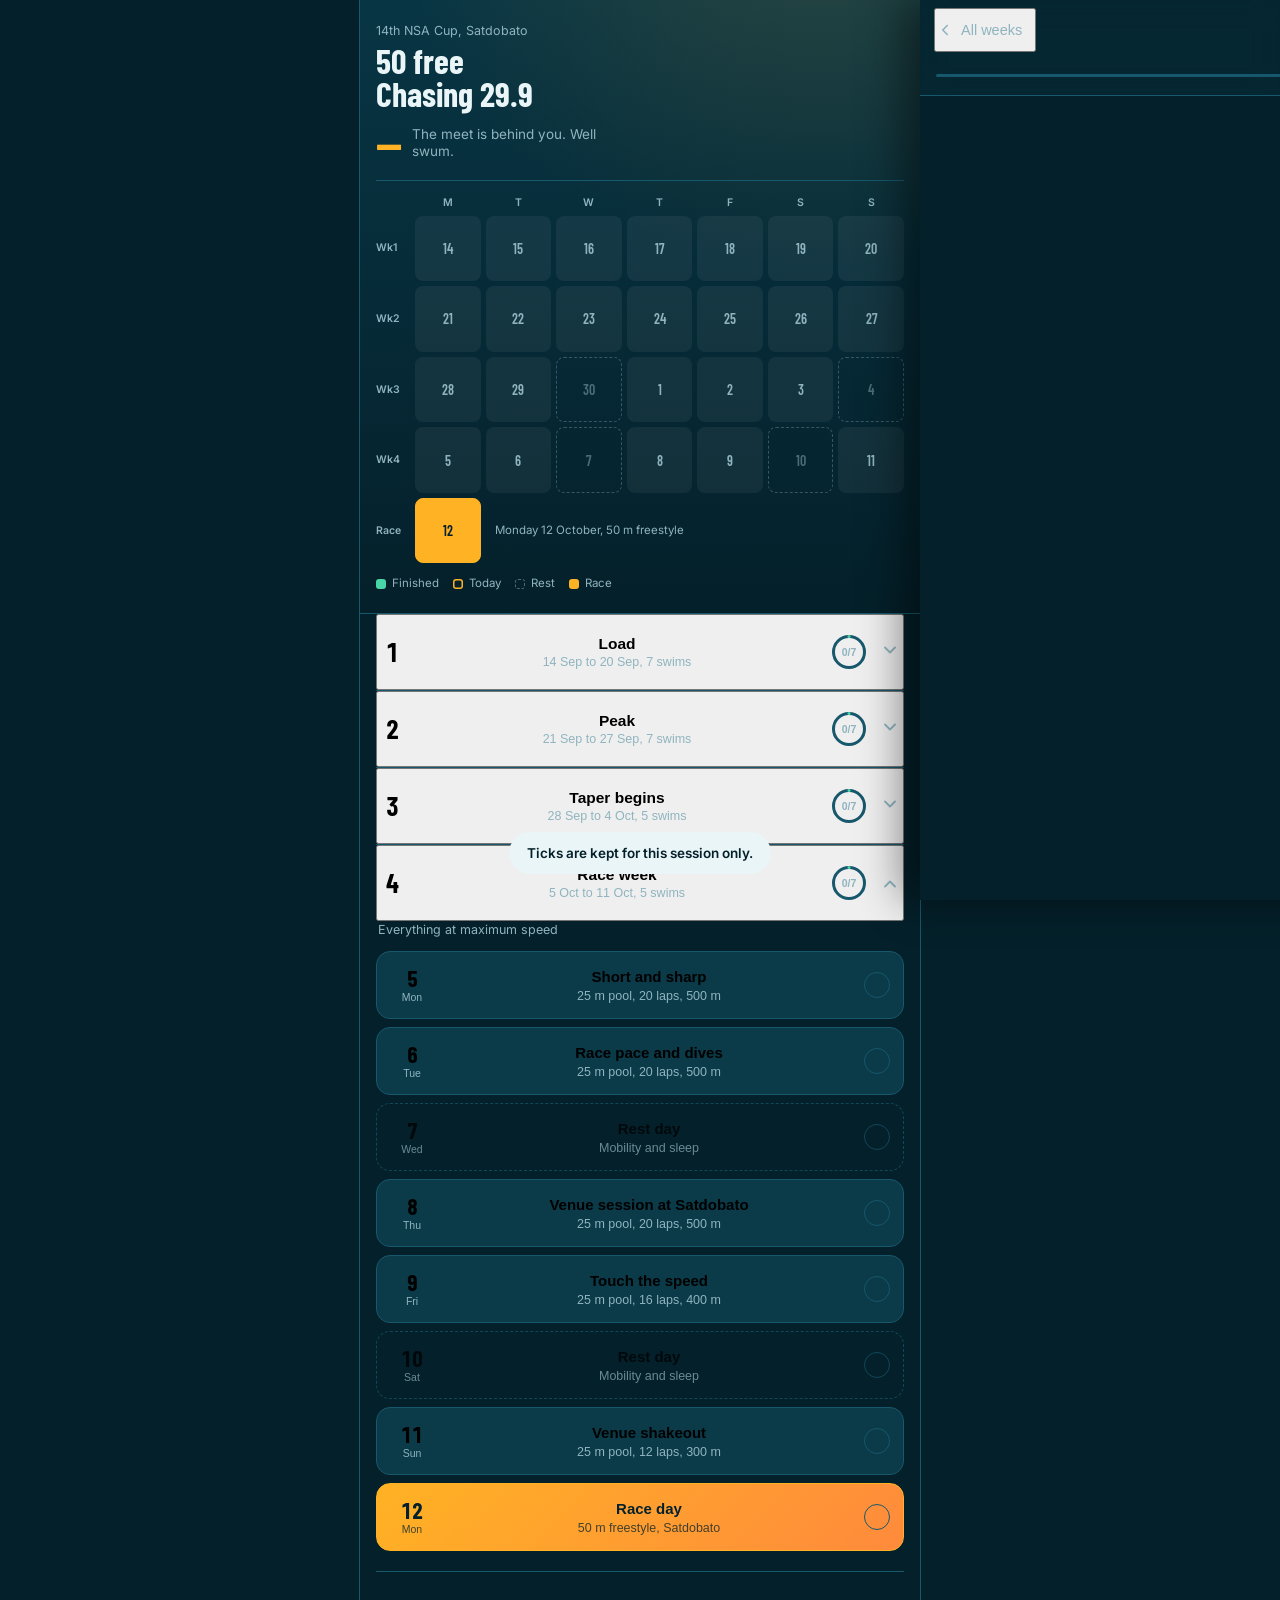
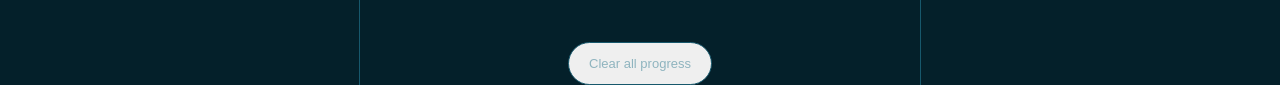
==== index.html @ 9eb2b566 "Refactor code structure for improved readability and maintainability" ====
<!doctype html>
<html lang="en">
  <head>
    <meta charset="utf-8" />
    <meta
      name="viewport"
      content="width=device-width, initial-scale=1, viewport-fit=cover"
    />
    <meta name="theme-color" content="#04202A" />
    <title>50 free — NSA Cup</title>
    <link rel="preconnect" href="https://fonts.googleapis.com" />
    <link rel="preconnect" href="https://fonts.gstatic.com" crossorigin />
    <link
      href="https://fonts.googleapis.com/css2?family=Barlow+Condensed:wght@600;700&family=Inter:wght@400;500;600&display=swap"
      rel="stylesheet"
    />
    <style>
      :root {
        --deep: #04202a;
        --card: #0b3a48;
        --card-2: #0f4658;
        --line: #17586c;
        --foam: #e9f5f7;
        --mute: #8fb4bf;
        --amber: #ffb224;
        --signal: #ff6a45;
        --cyan: #6fd0e0;
        --ok: #49d6a6;
        --pad: 16px;
        --r: 14px;
        --sat: env(safe-area-inset-top, 0px);
        --sab: env(safe-area-inset-bottom, 0px);
        --ui:
          "Inter", -apple-system, BlinkMacSystemFont, "Segoe UI", Roboto,
          sans-serif;
        --disp: "Barlow Condensed", "Oswald", Impact, sans-serif;
      }
      * {
        box-sizing: border-box;
        -webkit-tap-highlight-color: transparent;
      }
      html,
      body {
        margin: 0;
        padding: 0;
        overflow-x: hidden;
      }
      body {
        background: var(--deep);
        color: var(--foam);
        font-family: var(--ui);
        font-size: 15px;
        line-height: 1.5;
        -webkit-font-smoothing: antialiased;
        overscroll-behavior-y: contain;
      }
      ~ button {
        font-family: inherit;
        color: inherit;
        border: 0;
        background: none;
        cursor: pointer;
        text-align: left;
      }
      :focus-visible {
        outline: 2px solid var(--amber);
        outline-offset: 2px;
        border-radius: 8px;
      }

      #home {
        min-height: 100vh;
      }
      body.locked {
        overflow: hidden;
        position: fixed;
        width: 100%;
      }
      #detail {
        position: fixed;
        inset: 0;
        z-index: 20;
        background: var(--deep);
        overflow-y: auto;
        overflow-x: hidden;
        -webkit-overflow-scrolling: touch;
        overscroll-behavior: contain;
        transform: translateX(100%);
        transition: transform 0.28s cubic-bezier(0.32, 0.72, 0, 1);
        box-shadow: -18px 0 40px rgba(0, 0, 0, 0.45);
      }
      #detail.open {
        transform: translateX(0);
      }
      @media (prefers-reduced-motion: reduce) {
        #detail {
          transition: none;
        }
      }

      /* ---------- hero ---------- */
      .hero {
        padding: calc(var(--sat) + 22px) var(--pad) 20px;
        background:
          radial-gradient(
            120% 90% at 82% -12%,
            rgba(255, 178, 36, 0.13),
            transparent 62%
          ),
          linear-gradient(180deg, #083544 0%, var(--deep) 100%);
        border-bottom: 1px solid var(--line);
      }
      .kicker {
        font-size: 12.5px;
        color: var(--mute);
        margin: 0 0 3px;
      }
      .hero h1 {
        font-family: var(--disp);
        font-weight: 700;
        font-size: 34px;
        line-height: 0.98;
        margin: 0 0 14px;
      }
      .countdown {
        display: flex;
        align-items: center;
        gap: 10px;
        margin: 0 0 18px;
      }
      .countdown b {
        font-family: var(--disp);
        font-weight: 700;
        font-size: 44px;
        line-height: 0.85;
        color: var(--amber);
        font-variant-numeric: tabular-nums;
      }
      .countdown span {
        font-size: 13.5px;
        color: var(--mute);
        max-width: 190px;
        line-height: 1.3;
      }

      .grid-wrap {
        border-top: 1px solid var(--line);
        padding-top: 14px;
      }
      .dowrow,
      .wkrow {
        display: flex;
        gap: 5px;
        margin-bottom: 5px;
        align-items: stretch;
      }
      .dowrow i {
        font-style: normal;
        font-size: 10.5px;
        color: var(--mute);
        text-align: center;
        font-weight: 600;
        flex: 1 1 0;
        min-width: 0;
      }
      .dowrow i:first-child,
      .wklab {
        flex: 0 0 34px;
        width: 34px;
      }
      .wklab {
        font-size: 10.5px;
        color: var(--mute);
        display: flex;
        align-items: center;
        font-weight: 600;
      }
      .dot {
        flex: 1 1 0;
        min-width: 0;
        aspect-ratio: 1/1;
        min-height: 34px;
        border-radius: 8px;
        background: rgba(255, 255, 255, 0.055);
        border: 1px solid transparent;
        display: flex;
        align-items: center;
        justify-content: center;
        padding: 0;
        font-family: var(--disp);
        font-size: 14px;
        font-weight: 600;
        color: var(--mute);
      }
      .dot.rest {
        background: transparent;
        border: 1px dashed rgba(143, 180, 191, 0.35);
        color: rgba(143, 180, 191, 0.5);
      }
      .dot.part {
        background: rgba(73, 214, 166, 0.22);
        color: var(--ok);
      }
      .dot.done {
        background: var(--ok);
        color: #04202a;
        border-color: var(--ok);
      }
      .dot.today {
        border-color: var(--amber);
        color: var(--amber);
        box-shadow: inset 0 0 0 1px var(--amber);
      }
      .dot.today.done {
        color: #04202a;
      }
      .dot.race {
        background: var(--amber);
        color: #04202a;
        border-color: var(--amber);
        flex: 0 0 auto;
        width: calc((100% - 69px) / 7);
      }
      .racecap {
        flex: 1 1 auto;
        display: flex;
        align-items: center;
        font-size: 11.5px;
        color: var(--mute);
        padding-left: 9px;
      }
      .legend {
        display: flex;
        gap: 14px;
        flex-wrap: wrap;
        margin-top: 12px;
        font-size: 11.5px;
        color: var(--mute);
      }
      .legend i {
        font-style: normal;
        display: inline-flex;
        align-items: center;
        gap: 6px;
      }
      .sw {
        width: 10px;
        height: 10px;
        border-radius: 3px;
        display: inline-block;
      }

      /* ---------- weeks ---------- */
      main {
        padding: 0 var(--pad) calc(var(--sab) + 44px);
      }
      .week {
        border-bottom: 1px solid var(--line);
      }
      .wkhead {
        width: 100%;
        display: flex;
        align-items: center;
        gap: 12px;
        padding: 17px 2px;
        min-height: 62px;
      }
      .wkhead .idx {
        font-family: var(--disp);
        font-weight: 700;
        font-size: 26px;
        line-height: 1;
        width: 24px;
        flex: none;
        font-variant-numeric: tabular-nums;
      }
      .wkhead .meta {
        flex: 1;
        min-width: 0;
      }
      .wkhead .meta b {
        display: block;
        font-size: 15.5px;
        font-weight: 600;
      }
      .wkhead .meta em {
        display: block;
        font-style: normal;
        font-size: 12.5px;
        color: var(--mute);
        margin-top: 2px;
      }
      .ring {
        width: 38px;
        height: 38px;
        flex: none;
        position: relative;
      }
      .ring svg {
        transform: rotate(-90deg);
        display: block;
      }
      .ring span {
        position: absolute;
        inset: 0;
        display: flex;
        align-items: center;
        justify-content: center;
        font-size: 10.5px;
        font-weight: 600;
        color: var(--mute);
        font-variant-numeric: tabular-nums;
      }
      .chev {
        width: 20px;
        flex: none;
        color: var(--mute);
        transition: transform 0.25s;
      }
      .week.open .chev {
        transform: rotate(180deg);
      }
      .wkbody {
        display: none;
        padding: 0 0 12px;
      }
      .week.open .wkbody {
        display: block;
      }
      .wkcap {
        margin: 0 2px 12px;
        font-size: 12.5px;
        color: var(--mute);
      }

      .daycard {
        width: 100%;
        display: flex;
        align-items: center;
        gap: 13px;
        background: var(--card);
        border: 1px solid var(--line);
        border-radius: var(--r);
        padding: 13px;
        margin-bottom: 8px;
        min-height: 68px;
      }
      .daycard:active {
        background: var(--card-2);
      }
      .daycard.restday {
        background: transparent;
        border-style: dashed;
        opacity: 0.72;
      }
      .daycard.raceday {
        background: linear-gradient(135deg, #ffb224, #ff8a3c);
        border-color: var(--amber);
        color: #04202a;
      }
      .daycard.istoday {
        border-color: var(--amber);
      }
      .dstamp {
        width: 44px;
        flex: none;
        text-align: center;
      }
      .dstamp b {
        display: block;
        font-family: var(--disp);
        font-weight: 700;
        font-size: 22px;
        line-height: 1;
        font-variant-numeric: tabular-nums;
      }
      .dstamp em {
        display: block;
        font-style: normal;
        font-size: 10.5px;
        color: var(--mute);
        margin-top: 2px;
      }
      .raceday .dstamp em,
      .raceday .dinfo em {
        color: rgba(4, 32, 42, 0.75);
      }
      .dinfo {
        flex: 1;
        min-width: 0;
      }
      .dinfo b {
        display: block;
        font-size: 15px;
        font-weight: 600;
        line-height: 1.25;
      }
      .dinfo em {
        display: block;
        font-style: normal;
        font-size: 12.5px;
        color: var(--mute);
        margin-top: 3px;
      }
      .dtick {
        width: 26px;
        height: 26px;
        flex: none;
        border-radius: 50%;
        border: 1.5px solid var(--line);
        display: flex;
        align-items: center;
        justify-content: center;
      }
      .dtick.on {
        background: var(--ok);
        border-color: var(--ok);
        color: #04202a;
      }
      .dtick svg {
        width: 14px;
        height: 14px;
      }
      .dtick:not(.on) svg {
        display: none;
      }
      .reset {
        display: block;
        margin: 26px auto 0;
        font-size: 13px;
        color: var(--mute);
        padding: 13px 20px;
        border: 1px solid var(--line);
        border-radius: 999px;
        text-align: center;
      }

      /* ---------- detail ---------- */
      .dhead {
        position: sticky;
        top: 0;
        z-index: 5;
        padding: calc(var(--sat) + 8px) var(--pad) 12px;
        background: rgba(6, 40, 50, 0.94);
        backdrop-filter: blur(14px);
        -webkit-backdrop-filter: blur(14px);
        border-bottom: 1px solid var(--line);
      }
      .backbtn {
        display: inline-flex;
        align-items: center;
        gap: 7px;
        font-size: 14.5px;
        color: var(--mute);
        padding: 10px 12px 10px 0;
        margin-left: -2px;
        min-height: 44px;
      }
      .dhead h2 {
        font-family: var(--disp);
        font-weight: 700;
        font-size: 27px;
        line-height: 1.02;
        margin: 0 0 9px;
      }
      .chips {
        display: flex;
        gap: 6px;
        flex-wrap: wrap;
      }
      .chip {
        font-size: 11.5px;
        color: var(--mute);
        border: 1px solid var(--line);
        border-radius: 7px;
        padding: 3px 8px;
        font-variant-numeric: tabular-nums;
      }
      .chip.hot {
        color: var(--amber);
        border-color: rgba(255, 178, 36, 0.45);
      }
      .bar {
        height: 3px;
        background: var(--line);
        border-radius: 2px;
        margin-top: 13px;
        overflow: hidden;
      }
      .bar i {
        display: block;
        height: 100%;
        width: 0;
        background: var(--ok);
        transition: width 0.3s;
      }
      .barlab {
        font-size: 11.5px;
        color: var(--mute);
        margin-top: 6px;
      }

      .dbody {
        padding: 18px var(--pad) calc(var(--sab) + 48px);
      }
      .note {
        border-left: 3px solid var(--amber);
        background: rgba(255, 178, 36, 0.08);
        padding: 12px 14px;
        border-radius: 0 var(--r) var(--r) 0;
        font-size: 13.5px;
        color: #f2e5cb;
        line-height: 1.5;
        margin-bottom: 16px;
      }
      .hint {
        font-size: 12.5px;
        color: var(--mute);
        margin: 0 2px 10px;
      }

      /* the whole card is the tap target */
      .block {
        display: flex;
        width: 100%;
        gap: 12px;
        align-items: flex-start;
        background: var(--card);
        border: 1px solid var(--line);
        border-left: 4px solid var(--mute);
        border-radius: var(--r);
        padding: 14px 13px;
        margin-bottom: 9px;
        transition:
          background 0.12s,
          opacity 0.15s;
      }
      .block:active {
        background: var(--card-2);
      }
      .block[data-k="tech"] {
        border-left-color: var(--cyan);
      }
      .block[data-k="skill"] {
        border-left-color: var(--amber);
      }
      .block[data-k="pace"] {
        border-left-color: var(--foam);
      }
      .block[data-k="max"] {
        border-left-color: var(--signal);
      }
      .block.done {
        opacity: 0.5;
      }
      .block.done .btitle {
        text-decoration: line-through;
      }

      .bnum {
        flex: 0 0 42px;
        text-align: center;
        font-family: var(--disp);
        font-weight: 700;
        line-height: 1;
        color: var(--mute);
        font-variant-numeric: tabular-nums;
        padding-top: 1px;
      }
      .bnum b {
        display: block;
        font-size: 26px;
      }
      .bnum em {
        display: block;
        font-style: normal;
        font-size: 9.5px;
        color: var(--mute);
        margin-top: 3px;
      }
      .block[data-k="tech"] .bnum {
        color: var(--cyan);
      }
      .block[data-k="skill"] .bnum {
        color: var(--amber);
      }
      .block[data-k="pace"] .bnum {
        color: var(--foam);
      }
      .block[data-k="max"] .bnum {
        color: var(--signal);
      }

      .bmain {
        flex: 1;
        min-width: 0;
      }
      .btitle {
        display: inline;
        font-size: 15.5px;
        font-weight: 600;
      }
      .tag {
        display: inline-block;
        font-size: 10.5px;
        font-weight: 600;
        padding: 2px 7px;
        border-radius: 6px;
        margin-left: 7px;
        vertical-align: 2px;
        font-style: normal;
        border: 1px solid currentColor;
        white-space: nowrap;
      }
      .tag.easy {
        color: var(--mute);
      }
      .tag.tech {
        color: var(--cyan);
      }
      .tag.skill {
        color: var(--amber);
      }
      .tag.pace {
        color: var(--foam);
      }
      .tag.max {
        color: var(--signal);
      }
      .bdesc {
        display: block;
        margin-top: 6px;
        font-size: 13.5px;
        color: #c7dfe4;
        line-height: 1.45;
      }
      .btarget {
        display: block;
        margin-top: 8px;
        font-size: 12.5px;
        color: var(--mute);
      }

      .bcheck {
        flex: 0 0 30px;
        height: 30px;
        border-radius: 50%;
        border: 1.5px solid var(--line);
        display: flex;
        align-items: center;
        justify-content: center;
        margin-top: 2px;
      }
      .bcheck svg {
        width: 16px;
        height: 16px;
        display: none;
        color: #04202a;
      }
      .block.done .bcheck {
        background: var(--ok);
        border-color: var(--ok);
      }
      .block.done .bcheck svg {
        display: block;
      }

      .allbtn {
        display: block;
        width: 100%;
        margin-top: 14px;
        padding: 15px;
        border: 1px solid var(--line);
        border-radius: var(--r);
        font-size: 14px;
        color: var(--mute);
        text-align: center;
        min-height: 52px;
      }

      .toast {
        position: fixed;
        left: 50%;
        bottom: calc(var(--sab) + 26px);
        transform: translateX(-50%) translateY(14px);
        background: var(--foam);
        color: #04202a;
        font-size: 13.5px;
        font-weight: 600;
        padding: 11px 18px;
        border-radius: 999px;
        z-index: 60;
        opacity: 0;
        pointer-events: none;
        transition:
          opacity 0.2s,
          transform 0.2s;
      }
      .toast.show {
        opacity: 1;
        transform: translateX(-50%) translateY(0);
      }

      @media (min-width: 620px) {
        body {
          max-width: 560px;
          margin: 0 auto;
          box-shadow: 0 0 0 1px var(--line);
        }
        #detail {
          left: 50%;
          width: 100%;
          max-width: 560px;
          transform: translateX(-50%) translateX(100%);
        }
        #detail.open {
          transform: translateX(-50%);
        }
      }
    </style>
  </head>
  <body>
    <div id="home">
      <header class="hero">
        <p class="kicker">14th NSA Cup, Satdobato</p>
        <h1>50 free<br />Chasing 29.9</h1>
        <div class="countdown">
          <b id="cd">28</b
          ><span id="cdlab">days of training left before race day</span>
        </div>
        <div class="grid-wrap">
          <div class="dowrow">
            <i></i><i>M</i><i>T</i><i>W</i><i>T</i><i>F</i><i>S</i><i>S</i>
          </div>
          <div id="cal"></div>
          <div class="legend">
            <i
              ><span class="sw" style="background: var(--ok)"></span>Finished</i
            >
            <i
              ><span
                class="sw"
                style="box-shadow: inset 0 0 0 1.5px var(--amber)"
              ></span
              >Today</i
            >
            <i
              ><span
                class="sw"
                style="border: 1px dashed rgba(143, 180, 191, 0.5)"
              ></span
              >Rest</i
            >
            <i><span class="sw" style="background: var(--amber)"></span>Race</i>
          </div>
        </div>
      </header>
      <main id="weeks"></main>
      <button class="reset" id="resetBtn">Clear all progress</button>
    </div>

    <div id="detail" aria-hidden="true">
      <div class="dhead">
        <button class="backbtn" id="back">
          <svg
            width="18"
            height="18"
            viewBox="0 0 24 24"
            fill="none"
            stroke="currentColor"
            stroke-width="2.2"
            stroke-linecap="round"
            stroke-linejoin="round"
          >
            <path d="M15 18l-6-6 6-6" />
          </svg>
          All weeks
        </button>
        <h2 id="dTitle"></h2>
        <div class="chips" id="dChips"></div>
        <div class="bar"><i id="dBar"></i></div>
        <div class="barlab" id="dBarLab"></div>
      </div>
      <div class="dbody" id="dBody"></div>
    </div>

    <div class="toast" id="toast"></div>

    <script>
      /* ============================ DATA ============================ */
      function b(n, t, d, r, k) {
        return { n: n, t: t, d: d, r: r || "", k: k || "easy" };
      }
      function assign(a, b2) {
        var o = {},
          k;
        for (k in a) {
          if (a.hasOwnProperty(k)) o[k] = a[k];
        }
        for (k in b2) {
          if (b2.hasOwnProperty(k)) o[k] = b2[k];
        }
        return o;
      }
      function findBy(arr, fn) {
        for (var i = 0; i < arr.length; i++) {
          if (fn(arr[i])) return arr[i];
        }
        return null;
      }

      var BASE = [
        {
          dow: "Mon",
          title: "Maximum speed and turns",
          pool: "25 m",
          laps: 40,
          dist: "1,000 m",
          blocks: [
            b(
              10,
              "Warm-up",
              "4 easy free, 2 free with 5 dolphin kicks off each wall, 2 board kick easy, 2 build to 80%",
              "Continuous",
              "easy",
            ),
            b(
              6,
              "Kick on board",
              "6 × 25 flutter kick, fast",
              "30 s rest. Hold 22–25 s",
              "tech",
            ),
            b(
              4,
              "Fist swimming",
              "4 × 25, feel the pressure on your forearm",
              "20 s rest",
              "tech",
            ),
            b(
              "8 min",
              "Turn block",
              "8 to 10 reps. Swim in from 10 m, flip, 5 dolphin kicks, breakout, 5 strokes.",
              "Full rest. Quality only",
              "skill",
            ),
            b(
              14,
              "Main set",
              "7 × (25 maximum from push + 25 easy back)",
              "2:00 cycle. Target 14.5",
              "max",
            ),
            b(6, "Cool-down", "6 easy, long relaxed strokes", "", "easy"),
          ],
        },

        {
          dow: "Tue",
          title: "Race pace and dolphin kick",
          pool: "25 m",
          laps: 40,
          dist: "1,000 m",
          blocks: [
            b(10, "Warm-up", "4 easy, 4 build, 2 kick", "Continuous", "easy"),
            b(
              6,
              "Pull buoy",
              "6 × 25 with buoy, high arm tempo",
              "30 s rest",
              "tech",
            ),
            b(
              4,
              "Fist swimming",
              "2 fist, 2 open hand. Feel the difference in grip",
              "20 s rest",
              "tech",
            ),
            b(
              "8 min",
              "Vertical dolphin kick",
              "Deep corner. 10 s hard, 20 s easy. Week 1: 8 reps. Week 2: 10 reps.",
              "Hands on chest or above head",
              "skill",
            ),
            b(
              14,
              "Main set",
              "10 × 25 at race pace on 1:00, then 4 easy",
              "Hold 14.5–15.0 every rep",
              "pace",
            ),
            b(6, "Cool-down", "6 easy", "", "easy"),
          ],
        },

        {
          dow: "Wed",
          title: "Recovery and breakouts",
          pool: "25 m",
          laps: 40,
          dist: "1,000 m",
          blocks: [
            b(
              10,
              "Warm-up",
              "Easy freestyle and backstroke mixed",
              "Continuous",
              "easy",
            ),
            b(
              6,
              "Board kick",
              "6 × 25 moderate, ankles loose and relaxed",
              "20 s rest",
              "tech",
            ),
            b(
              6,
              "Pull buoy",
              "6 × 25 breathing every 3, 5, 7, changing every 2 laps",
              "20 s rest",
              "tech",
            ),
            b(6, "Fist and catch", "3 fist, 3 open hand", "20 s rest", "tech"),
            b(
              "10 min",
              "Breakout block",
              "25s of freestyle arms with dolphin kick, fins first. The last dolphin kick has to fire into your first arm pull. Never tack a flutter kick onto the end of the underwater.",
              "No clock. Repeat until the timing is automatic",
              "skill",
            ),
            b(
              6,
              "Main set",
              "3 × (25 build to fast + 25 easy)",
              "1:30 cycle",
              "pace",
            ),
            b(6, "Cool-down", "6 easy", "", "easy"),
          ],
        },

        {
          dow: "Thu",
          title: "Speed endurance",
          pool: "25 m",
          laps: 40,
          dist: "1,000 m",
          blocks: [
            b(10, "Warm-up", "4 easy, 4 build, 2 kick", "Continuous", "easy"),
            b(
              6,
              "Pull buoy",
              "6 × 25 sprint arms only, maximum tempo",
              "40 s rest",
              "tech",
            ),
            b(
              4,
              "Board kick",
              "4 × 25 fast, descending 1 to 4",
              "30 s rest",
              "tech",
            ),
            b(
              "6 min",
              "15 m underwater",
              "4 × 15 m dolphin kick, timed. Write down the time and the kick count.",
              "1:30 rest",
              "skill",
            ),
            b(
              14,
              "Main set",
              "4 × 50 all out from push, then 3 × (25 fast + 25 easy)",
              "50s on 3:00, 25s on 2:00. This one hurts",
              "max",
            ),
            b(6, "Cool-down", "6 easy", "", "easy"),
          ],
        },

        {
          dow: "Fri",
          title: "Race simulation",
          pool: "25 m",
          laps: 40,
          dist: "1,000 m",
          blocks: [
            b(10, "Warm-up", "4 easy, 4 build, 2 kick", "Continuous", "easy"),
            b(
              8,
              "Buoy and fist",
              "4 with pull buoy at tempo, 4 fist",
              "25 s rest",
              "tech",
            ),
            b(
              "6 min",
              "Start block",
              "6 push starts with a perfect breakout. Stop at 15 m, do not swim past it.",
              "Full rest between reps",
              "skill",
            ),
            b(
              16,
              "Main set",
              "2 × 50 maximum with full race execution, 4 × 25 maximum, 8 easy spread between them",
              "50s on 5:00, 25s on 2:00. Time every one",
              "max",
            ),
            b(6, "Cool-down", "6 easy", "", "easy"),
          ],
        },

        {
          dow: "Sat",
          title: "Starts and underwaters",
          pool: "50 m",
          laps: 20,
          dist: "1,000 m",
          blocks: [
            b(4, "Warm-up", "2 easy, 2 build", "Continuous", "easy"),
            b(
              4,
              "Kick and pull",
              "2 × 50 board kick fast, 2 × 50 pull buoy at tempo",
              "40 s rest",
              "tech",
            ),
            b(
              "15 min",
              "Dive block",
              "10 to 12 dives. Entry, 5 or 6 dolphin kicks, breakout, 6 strokes at maximum. Time to 15 m on the last four.",
              "Full rest between every dive",
              "skill",
            ),
            b(
              8,
              "Main set",
              "4 × 50 from the blocks, all out",
              "5:00. Treat each one as an actual race",
              "max",
            ),
            b(4, "Cool-down", "4 easy", "", "easy"),
          ],
          note: "Your only session all week on the blocks. Protect the dive block and do not let fatigue eat into it.",
        },

        {
          dow: "Sun",
          title: "Skill polish, light",
          pool: "50 m",
          laps: 16,
          dist: "800 m",
          blocks: [
            b(4, "Warm-up", "Easy freestyle", "Continuous", "easy"),
            b(
              4,
              "Dolphin kick",
              "200 as 50 on back, 50 on front, alternating",
              "30 s rest",
              "tech",
            ),
            b(
              4,
              "Main set",
              "4 × 50 building to maximum on the last 25",
              "3:00",
              "pace",
            ),
            b(4, "Cool-down", "4 easy", "", "easy"),
          ],
          note: "If you are beaten up, take today off completely. Rest is part of the plan, not a failure of it.",
        },
      ];

      function REST_DAY(dow, msg) {
        return {
          dow: dow,
          title: "Rest day",
          pool: "—",
          laps: 0,
          dist: "—",
          rest: 1,
          note: msg,
          blocks: [
            b(
              0,
              "Stay out of the water",
              "Easy mobility if you feel stiff — ankles, lats, hips. Sleep is the session today.",
              "",
              "easy",
            ),
          ],
        };
      }

      var W3 = [
        {
          dow: "Mon",
          title: "Maximum speed and turns",
          pool: "25 m",
          laps: 28,
          dist: "700 m",
          blocks: [
            b(
              8,
              "Warm-up",
              "4 easy, 2 with dolphin kicks off the wall, 2 build",
              "Continuous",
              "easy",
            ),
            b(
              4,
              "Kick on board",
              "4 × 25 flutter kick, fast",
              "30 s rest",
              "tech",
            ),
            b(2, "Fist swimming", "2 × 25", "20 s rest", "tech"),
            b(
              "6 min",
              "Turn block",
              "6 reps. In from 10 m, flip, 5 dolphin kicks, breakout, 5 strokes.",
              "Full rest",
              "skill",
            ),
            b(
              10,
              "Main set",
              "5 × (25 maximum from push + 25 easy back)",
              "2:00 cycle. Target 14.5",
              "max",
            ),
            b(4, "Cool-down", "4 easy", "", "easy"),
          ],
        },
        {
          dow: "Tue",
          title: "Race pace",
          pool: "25 m",
          laps: 28,
          dist: "700 m",
          blocks: [
            b(8, "Warm-up", "4 easy, 4 build", "Continuous", "easy"),
            b(4, "Pull buoy", "4 × 25 high arm tempo", "30 s rest", "tech"),
            b(2, "Fist swimming", "1 fist, 1 open hand", "20 s rest", "tech"),
            b(
              "6 min",
              "Vertical dolphin kick",
              "10 s hard, 20 s easy. 8 reps.",
              "Deep corner",
              "skill",
            ),
            b(
              10,
              "Main set",
              "7 × 25 at race pace on 1:00, then 3 easy",
              "Hold 14.5–15.0",
              "pace",
            ),
            b(4, "Cool-down", "4 easy", "", "easy"),
          ],
        },
        REST_DAY(
          "Wed",
          "Taper week. You will feel flat and heavy in the water — that is the taper working. Do not add volume back.",
        ),
        {
          dow: "Thu",
          title: "Speed endurance, trimmed",
          pool: "25 m",
          laps: 28,
          dist: "700 m",
          blocks: [
            b(8, "Warm-up", "4 easy, 4 build", "Continuous", "easy"),
            b(4, "Pull buoy", "4 × 25 sprint arms only", "40 s rest", "tech"),
            b(2, "Board kick", "2 × 25 fast", "30 s rest", "tech"),
            b(
              "4 min",
              "15 m underwater",
              "3 × 15 m dolphin kick, timed",
              "1:30 rest",
              "skill",
            ),
            b(
              10,
              "Main set",
              "3 × 50 all out from push, then 2 × (25 fast + 25 easy)",
              "50s on 3:00",
              "max",
            ),
            b(4, "Cool-down", "4 easy", "", "easy"),
          ],
        },
        {
          dow: "Fri",
          title: "Race simulation",
          pool: "25 m",
          laps: 28,
          dist: "700 m",
          blocks: [
            b(8, "Warm-up", "4 easy, 4 build", "Continuous", "easy"),
            b(
              4,
              "Buoy and fist",
              "2 buoy at tempo, 2 fist",
              "25 s rest",
              "tech",
            ),
            b(
              "5 min",
              "Start block",
              "5 push starts with a perfect breakout, stop at 15 m",
              "Full rest",
              "skill",
            ),
            b(
              12,
              "Main set",
              "2 × 50 maximum, 2 × 25 maximum, 6 easy between",
              "50s on 5:00, 25s on 2:00",
              "max",
            ),
            b(4, "Cool-down", "4 easy", "", "easy"),
          ],
        },
        {
          dow: "Sat",
          title: "Starts and underwaters",
          pool: "50 m",
          laps: 14,
          dist: "700 m",
          blocks: [
            b(4, "Warm-up", "2 easy, 2 build", "Continuous", "easy"),
            b(
              2,
              "Kick and pull",
              "1 × 50 kick fast, 1 × 50 pull at tempo",
              "40 s rest",
              "tech",
            ),
            b(
              "12 min",
              "Dive block",
              "8 dives. Entry, 5 or 6 dolphin kicks, breakout, 6 strokes. Time to 15 m on the last three.",
              "Full rest",
              "skill",
            ),
            b(6, "Main set", "3 × 50 from the blocks, all out", "5:00", "max"),
            b(2, "Cool-down", "2 easy", "", "easy"),
          ],
        },
        REST_DAY("Sun", "Full rest. Nothing in the pool, nothing in the gym."),
      ];

      var W4 = [
        {
          dow: "Mon",
          title: "Short and sharp",
          pool: "25 m",
          laps: 20,
          dist: "500 m",
          blocks: [
            b(6, "Warm-up", "4 easy, 2 build", "Continuous", "easy"),
            b(
              12,
              "Main set",
              "6 × (25 maximum + 25 easy back)",
              "2:30 rest. Every one has to be fast",
              "max",
            ),
            b(2, "Cool-down", "2 easy", "", "easy"),
          ],
        },
        {
          dow: "Tue",
          title: "Race pace and dives",
          pool: "25 m",
          laps: 20,
          dist: "500 m",
          blocks: [
            b(8, "Warm-up", "4 easy, 4 build", "Continuous", "easy"),
            b(
              8,
              "Main set",
              "4 × 25 at race pace, 4 easy between",
              "1:30 rest",
              "pace",
            ),
            b(
              4,
              "Dives",
              "4 starts with a perfect breakout. Stop at 15 m.",
              "Full rest",
              "skill",
            ),
          ],
        },
        REST_DAY("Wed", "Rest. Sleep is the session today."),
        {
          dow: "Thu",
          title: "Venue session at Satdobato",
          pool: "25 m",
          laps: 20,
          dist: "500 m",
          blocks: [
            b(8, "Warm-up", "4 easy, 4 build", "Continuous", "easy"),
            b(
              "8 min",
              "Walls and light",
              "Swim the turn from both ends. Look at the backstroke flags, the lane ropes, the light on the water. Find your breathing spots.",
              "Full rest",
              "skill",
            ),
            b(
              4,
              "Main set",
              "2 × 50 from the blocks at 95 percent",
              "5:00",
              "pace",
            ),
            b(8, "Cool-down", "8 easy", "", "easy"),
          ],
          note: "Today is about familiarity, not fitness. Race the clock on Monday, not on Thursday.",
        },
        {
          dow: "Fri",
          title: "Touch the speed",
          pool: "25 m",
          laps: 16,
          dist: "400 m",
          blocks: [
            b(6, "Warm-up", "4 easy, 2 build", "Continuous", "easy"),
            b(
              8,
              "Main set",
              "4 × 25 maximum, 4 easy between",
              "Long rest, 2:30",
              "max",
            ),
            b(2, "Cool-down", "2 easy", "", "easy"),
          ],
          note: "Nothing else. Get out while you still want more.",
        },
        REST_DAY(
          "Sat",
          "Rest, or 12 laps easy to loosen off if you feel stiff. Nothing harder.",
        ),
        {
          dow: "Sun",
          title: "Venue shakeout",
          pool: "25 m",
          laps: 12,
          dist: "300 m",
          blocks: [
            b(6, "Warm-up", "4 easy, 2 build", "Continuous", "easy"),
            b(
              4,
              "Main set",
              "2 × 25 maximum off the blocks",
              "Full rest",
              "max",
            ),
            b(2, "Cool-down", "2 easy", "", "easy"),
          ],
          note: "Thirty minutes at the venue, no more. Leave the pool wanting more.",
        },
      ];

      var RACE = {
        dow: "Mon",
        title: "Race day",
        pool: "Satdobato",
        laps: 0,
        dist: "50 m freestyle",
        race: 1,
        blocks: [
          b(
            "1",
            "Pool warm-up",
            "Easy swimming, a few builds, and 2 or 3 starts if the warm-up pool allows it.",
            "Raise your body temperature",
            "easy",
          ),
          b(
            "2",
            "Get out and wait",
            "Stay warm in your tracksuit. Relax for 10 minutes.",
            "Let the fatigue clear",
            "easy",
          ),
          b(
            "3",
            "Poolside activation",
            "3 × 5 medicine ball slams, or 3 × 5 hard broad jumps if there is no ball.",
            "Wakes up the nervous system",
            "skill",
          ),
          b(
            "4",
            "Race",
            "Zero breaths on the first 25. No breath into or out of the turn. One or two on the way home.",
            "Start 4 to 8 min after the slams",
            "max",
          ),
        ],
        note: "Splits for 29.9: out in 14.2, home in 15.8. Do not chase the split — chase the wall.",
      };

      var WEEKS = [
        {
          name: "Load",
          sub: "Build power and skill volume",
          start: "2026-09-14",
          days: BASE,
        },
        {
          name: "Peak",
          sub: "The hardest race-pace week",
          start: "2026-09-21",
          days: BASE,
        },
        {
          name: "Taper begins",
          sub: "Cut reps 30 percent, hold every speed",
          start: "2026-09-28",
          days: W3,
        },
        {
          name: "Race week",
          sub: "Everything at maximum speed",
          start: "2026-10-05",
          days: W4,
        },
      ];
      var RACE_DATE = new Date(2026, 9, 12);
      var MON = [
        "Jan",
        "Feb",
        "Mar",
        "Apr",
        "May",
        "Jun",
        "Jul",
        "Aug",
        "Sep",
        "Oct",
        "Nov",
        "Dec",
      ];
      var LAB = {
        easy: "easy",
        tech: "technique",
        skill: "skill",
        pace: "race pace",
        max: "maximum",
      };

      var DAYS = [];
      WEEKS.forEach(function (w, wi) {
        var s = new Date(w.start + "T00:00:00");
        w.days.forEach(function (d, di) {
          var dt = new Date(s.getTime());
          dt.setDate(s.getDate() + di);
          DAYS.push(
            assign(d, {
              id: "w" + (wi + 1) + "d" + di,
              wi: wi,
              di: di,
              date: dt,
              weekName: "Week " + (wi + 1) + ", " + w.name,
            }),
          );
        });
      });
      DAYS.push(
        assign(RACE, {
          id: "race",
          wi: 4,
          di: 0,
          date: RACE_DATE,
          weekName: "Race day",
        }),
      );

      function fmt(d) {
        return d.getDate() + " " + MON[d.getMonth()];
      }
      function total(d) {
        return d.blocks.length;
      }

      /* ============================ STATE ============================ */
      var S = { done: {} },
        memOnly = false,
        saveT = null;

      function normalise() {
        if (!S.done) S.done = {};
      }
      function load(cb) {
        var fin = false;
        function done() {
          if (fin) return;
          fin = true;
          normalise();
          cb();
        }
        try {
          var p = window.storage.get("swim:nsa2026:v2");
          if (p && p.then) {
            p.then(
              function (r) {
                if (r && r.value) S = JSON.parse(r.value);
                done();
              },
              function () {
                memOnly = true;
                done();
              },
            );
            setTimeout(done, 1200);
          } else {
            memOnly = true;
            done();
          }
        } catch (e) {
          memOnly = true;
          done();
        }
      }
      function save() {
        clearTimeout(saveT);
        saveT = setTimeout(function () {
          try {
            var p = window.storage.set("swim:nsa2026:v2", JSON.stringify(S));
            if (p && p["catch"])
              p["catch"](function () {
                memOnly = true;
              });
          } catch (e) {
            memOnly = true;
          }
        }, 250);
      }
      function isDone(id, i) {
        return !!(S.done[id] && S.done[id]["b" + i]);
      }
      function count(id) {
        return S.done[id] ? Object.keys(S.done[id]).length : 0;
      }
      function complete(d) {
        return total(d) > 0 && count(d.id) >= total(d);
      }
      function buzz(p) {
        try {
          navigator.vibrate && navigator.vibrate(p);
        } catch (e) {}
      }

      var toastT = null;
      function toast(m) {
        var t = document.getElementById("toast");
        t.textContent = m;
        t.classList.add("show");
        clearTimeout(toastT);
        toastT = setTimeout(function () {
          t.classList.remove("show");
        }, 1800);
      }

      /* ============================ HOME ============================ */
      var TICK =
        '<svg viewBox="0 0 24 24" fill="none" stroke="currentColor" stroke-width="3" stroke-linecap="round" stroke-linejoin="round"><path d="M20 6L9 17l-5-5"/></svg>';
      function today() {
        var t = new Date();
        t.setHours(0, 0, 0, 0);
        return t;
      }
      function sameDay(a, b2) {
        return a.toDateString() === b2.toDateString();
      }

      function renderCountdown() {
        var diff = Math.round((RACE_DATE - today()) / 86400000);
        var el = document.getElementById("cd"),
          lab = document.getElementById("cdlab");
        if (diff > 1) {
          el.textContent = diff;
          lab.textContent = "days of training left before race day";
        } else if (diff === 1) {
          el.textContent = "1";
          lab.textContent = "day to go. Sleep well tonight.";
        } else if (diff === 0) {
          el.textContent = "Today";
          el.style.fontSize = "32px";
          lab.textContent = "Out in 14.2, home in 15.8.";
        } else {
          el.textContent = "—";
          lab.textContent = "The meet is behind you. Well swum.";
        }
      }

      function renderCal() {
        var wrap = document.getElementById("cal");
        wrap.innerHTML = "";
        WEEKS.forEach(function (w, wi) {
          var row = document.createElement("div");
          row.className = "wkrow";
          var lab = document.createElement("div");
          lab.className = "wklab";
          lab.textContent = "Wk" + (wi + 1);
          row.appendChild(lab);
          for (var i = 0; i < 7; i++) {
            (function (i) {
              var d = findBy(DAYS, function (x) {
                return x.wi === wi && x.di === i;
              });
              var btn = document.createElement("button");
              btn.className = "dot";
              btn.textContent = d.date.getDate();
              btn.setAttribute(
                "aria-label",
                d.dow + " " + fmt(d.date) + ", " + d.title,
              );
              if (d.rest) btn.classList.add("rest");
              var c = count(d.id),
                t = total(d);
              if (t && c >= t) btn.classList.add("done");
              else if (c > 0) btn.classList.add("part");
              if (sameDay(d.date, today())) btn.classList.add("today");
              btn.onclick = function () {
                openDay(d.id);
              };
              row.appendChild(btn);
            })(i);
          }
          wrap.appendChild(row);
        });
        var r = document.createElement("div");
        r.className = "wkrow";
        var rl = document.createElement("div");
        rl.className = "wklab";
        rl.textContent = "Race";
        r.appendChild(rl);
        var rb = document.createElement("button");
        rb.className = "dot race";
        rb.textContent = "12";
        rb.setAttribute("aria-label", "Race day, 12 October");
        rb.onclick = function () {
          openDay("race");
        };
        r.appendChild(rb);
        var cap = document.createElement("div");
        cap.className = "racecap";
        cap.textContent = "Monday 12 October, 50 m freestyle";
        r.appendChild(cap);
        wrap.appendChild(r);
      }

      function renderWeeks() {
        var host = document.getElementById("weeks");
        host.innerHTML = "";
        var cur = -1;
        DAYS.forEach(function (d) {
          if (sameDay(d.date, today())) cur = d.wi;
        });
        if (cur < 0) cur = today() < new Date(2026, 8, 14) ? 0 : 3;

        WEEKS.forEach(function (w, wi) {
          var days = DAYS.filter(function (x) {
            return x.wi === wi;
          });
          var fin = days.filter(complete).length;
          var swims = days.filter(function (x) {
            return !x.rest;
          }).length;
          var pct = fin / days.length;

          var sec = document.createElement("section");
          sec.className = "week" + (wi === cur ? " open" : "");
          var head = document.createElement("button");
          head.className = "wkhead";
          head.setAttribute("aria-expanded", wi === cur ? "true" : "false");
          head.innerHTML =
            '<span class="idx">' +
            (wi + 1) +
            "</span>" +
            '<span class="meta"><b>' +
            w.name +
            "</b><em>" +
            fmt(days[0].date) +
            " to " +
            fmt(days[6].date) +
            ", " +
            swims +
            " swims</em></span>" +
            '<span class="ring"><svg width="38" height="38"><circle cx="19" cy="19" r="15.5" fill="none" stroke="#17586C" stroke-width="3"/>' +
            '<circle cx="19" cy="19" r="15.5" fill="none" stroke="#49D6A6" stroke-width="3" stroke-linecap="round" stroke-dasharray="' +
            (97.4 * pct).toFixed(1) +
            ' 97.4"/></svg>' +
            "<span>" +
            fin +
            "/" +
            days.length +
            "</span></span>" +
            '<span class="chev"><svg width="20" height="20" viewBox="0 0 24 24" fill="none" stroke="currentColor" stroke-width="2.2" stroke-linecap="round" stroke-linejoin="round"><path d="M6 9l6 6 6-6"/></svg></span>';
          head.onclick = function () {
            var open = sec.classList.toggle("open");
            head.setAttribute("aria-expanded", open ? "true" : "false");
          };
          var body = document.createElement("div");
          body.className = "wkbody";
          var capel = document.createElement("p");
          capel.className = "wkcap";
          capel.textContent = w.sub;
          body.appendChild(capel);
          days.forEach(function (d) {
            body.appendChild(dayCard(d));
          });
          if (wi === 3) body.appendChild(dayCard(DAYS[DAYS.length - 1]));
          sec.appendChild(head);
          sec.appendChild(body);
          host.appendChild(sec);
        });
      }

      function dayCard(d) {
        var c = document.createElement("button");
        c.className =
          "daycard" +
          (d.rest ? " restday" : "") +
          (d.race ? " raceday" : "") +
          (sameDay(d.date, today()) && !d.race ? " istoday" : "");
        var sub = d.rest
          ? "Mobility and sleep"
          : d.race
            ? "50 m freestyle, Satdobato"
            : d.pool + " pool, " + d.laps + " laps, " + d.dist;
        c.innerHTML =
          '<span class="dstamp"><b>' +
          d.date.getDate() +
          "</b><em>" +
          d.dow +
          "</em></span>" +
          '<span class="dinfo"><b>' +
          d.title +
          "</b><em>" +
          sub +
          "</em></span>" +
          '<span class="dtick' +
          (complete(d) ? " on" : "") +
          '">' +
          TICK +
          "</span>";
        c.onclick = function () {
          openDay(d.id);
        };
        return c;
      }

      /* ============================ DETAIL ============================ */
      var cur = null,
        pushed = false,
        homeY = 0;

      function openDay(id) {
        cur = findBy(DAYS, function (x) {
          return x.id === id;
        });
        draw();
        homeY = window.scrollY || 0;
        document.body.style.top = -homeY + "px";
        document.body.classList.add("locked");
        var v = document.getElementById("detail");
        v.classList.add("open");
        v.setAttribute("aria-hidden", "false");
        v.scrollTop = 0;
        try {
          history.pushState({ d: id }, "");
          pushed = true;
        } catch (e) {
          pushed = false;
        }
      }
      function closeDay() {
        pushed = false;
        var v = document.getElementById("detail");
        v.classList.remove("open");
        v.setAttribute("aria-hidden", "true");
        document.body.classList.remove("locked");
        document.body.style.top = "";
        window.scrollTo(0, homeY);
        renderCal();
        renderWeeks();
      }
      function bar() {
        var t = total(cur),
          n = count(cur.id);
        document.getElementById("dBar").style.width =
          (t ? (n / t) * 100 : 0) + "%";
        document.getElementById("dBarLab").textContent = t
          ? n + " of " + t + " done"
          : "";
      }

      function draw() {
        var d = cur;
        document.getElementById("dTitle").textContent = d.title;
        var parts = [
          '<span class="chip">' + d.dow + " " + fmt(d.date) + "</span>",
          '<span class="chip">' + d.weekName + "</span>",
        ];
        if (!d.rest && !d.race) {
          parts.push('<span class="chip">' + d.pool + " pool</span>");
          parts.push(
            '<span class="chip hot">' + d.laps + " laps, " + d.dist + "</span>",
          );
        }
        if (d.race) parts.push('<span class="chip hot">50 m freestyle</span>');
        document.getElementById("dChips").innerHTML = parts.join("");

        var body = document.getElementById("dBody");
        body.innerHTML = "";
        if (d.note) {
          var n = document.createElement("div");
          n.className = "note";
          n.textContent = d.note;
          body.appendChild(n);
        }

        if (d.race) {
          var h = document.createElement("p");
          h.className = "hint";
          h.textContent = "Work through these in order.";
          body.appendChild(h);
        }

        d.blocks.forEach(function (bl, i) {
          var card = document.createElement("button");
          card.className = "block" + (isDone(d.id, i) ? " done" : "");
          card.setAttribute("data-k", bl.k);
          card.setAttribute("aria-pressed", isDone(d.id, i) ? "true" : "false");

          var num = d.race
            ? "<b>" + bl.n + "</b><em>step</em>"
            : bl.n === 0
              ? "<b>·</b><em></em>"
              : typeof bl.n === "number"
                ? "<b>" + bl.n + "</b><em>laps</em>"
                : "<b>" + String(bl.n).replace(" min", "") + "</b><em>min</em>";

          card.innerHTML =
            '<span class="bnum">' +
            num +
            "</span>" +
            '<span class="bmain"><span class="btitle">' +
            bl.t +
            (d.race
              ? ""
              : '<i class="tag ' + bl.k + '">' + LAB[bl.k] + "</i>") +
            "</span>" +
            '<span class="bdesc">' +
            bl.d +
            "</span>" +
            (bl.r ? '<span class="btarget">' + bl.r + "</span>" : "") +
            "</span>" +
            '<span class="bcheck">' +
            TICK +
            "</span>";

          card.onclick = function () {
            if (!S.done[d.id]) S.done[d.id] = {};
            if (S.done[d.id]["b" + i]) delete S.done[d.id]["b" + i];
            else S.done[d.id]["b" + i] = 1;
            save();
            var on = isDone(d.id, i);
            card.classList.toggle("done", on);
            card.setAttribute("aria-pressed", on ? "true" : "false");
            buzz(10);
            bar();
            syncAll();
            if (complete(d)) {
              buzz([14, 60, 14]);
              toast("Session done.");
            }
          };
          body.appendChild(card);
        });

        var all = document.createElement("button");
        all.className = "allbtn";
        all.id = "allBtn";
        all.onclick = function () {
          var finish = !complete(d);
          S.done[d.id] = {};
          if (finish) {
            for (var i = 0; i < d.blocks.length; i++) S.done[d.id]["b" + i] = 1;
          }
          save();
          buzz(finish ? [14, 60, 14] : 10);
          draw();
          document.getElementById("detail").scrollTop = 0;
        };
        body.appendChild(all);
        syncAll();
        bar();
      }
      function syncAll() {
        var el = document.getElementById("allBtn");
        if (el)
          el.textContent = complete(cur)
            ? "Untick this session"
            : "Tick everything off";
      }

      /* ============================ WIRING ============================ */
      document.getElementById("back").onclick = function () {
        if (pushed) history.back();
        else closeDay();
      };
      window.addEventListener("popstate", function () {
        closeDay();
      });

      var armed = false,
        armT = null;
      document.getElementById("resetBtn").onclick = function () {
        var btn = this;
        if (!armed) {
          armed = true;
          btn.textContent = "Tap again to clear everything";
          btn.style.color = "var(--signal)";
          btn.style.borderColor = "var(--signal)";
          clearTimeout(armT);
          armT = setTimeout(function () {
            armed = false;
            btn.textContent = "Clear all progress";
            btn.style.color = "";
            btn.style.borderColor = "";
          }, 4000);
          return;
        }
        clearTimeout(armT);
        armed = false;
        btn.textContent = "Clear all progress";
        btn.style.color = "";
        btn.style.borderColor = "";
        S = { done: {} };
        save();
        renderCal();
        renderWeeks();
        toast("Progress cleared.");
      };

      (function () {
        var sx = 0,
          sy = 0,
          track = false,
          v = document.getElementById("detail");
        v.addEventListener(
          "touchstart",
          function (e) {
            if (!v.classList.contains("open")) return;
            sx = e.touches[0].clientX;
            sy = e.touches[0].clientY;
            track = sx < 42;
          },
          { passive: true },
        );
        v.addEventListener(
          "touchmove",
          function (e) {
            if (!track) return;
            var dx = e.touches[0].clientX - sx,
              dy = Math.abs(e.touches[0].clientY - sy);
            if (dx > 70 && dy < 50) {
              track = false;
              if (pushed) history.back();
              else closeDay();
            }
          },
          { passive: true },
        );
      })();

      renderCountdown();
      renderCal();
      renderWeeks();
      load(function () {
        renderCal();
        renderWeeks();
        if (memOnly)
          setTimeout(function () {
            toast("Ticks are kept for this session only.");
          }, 1200);
      });
    </script>
  </body>
</html>
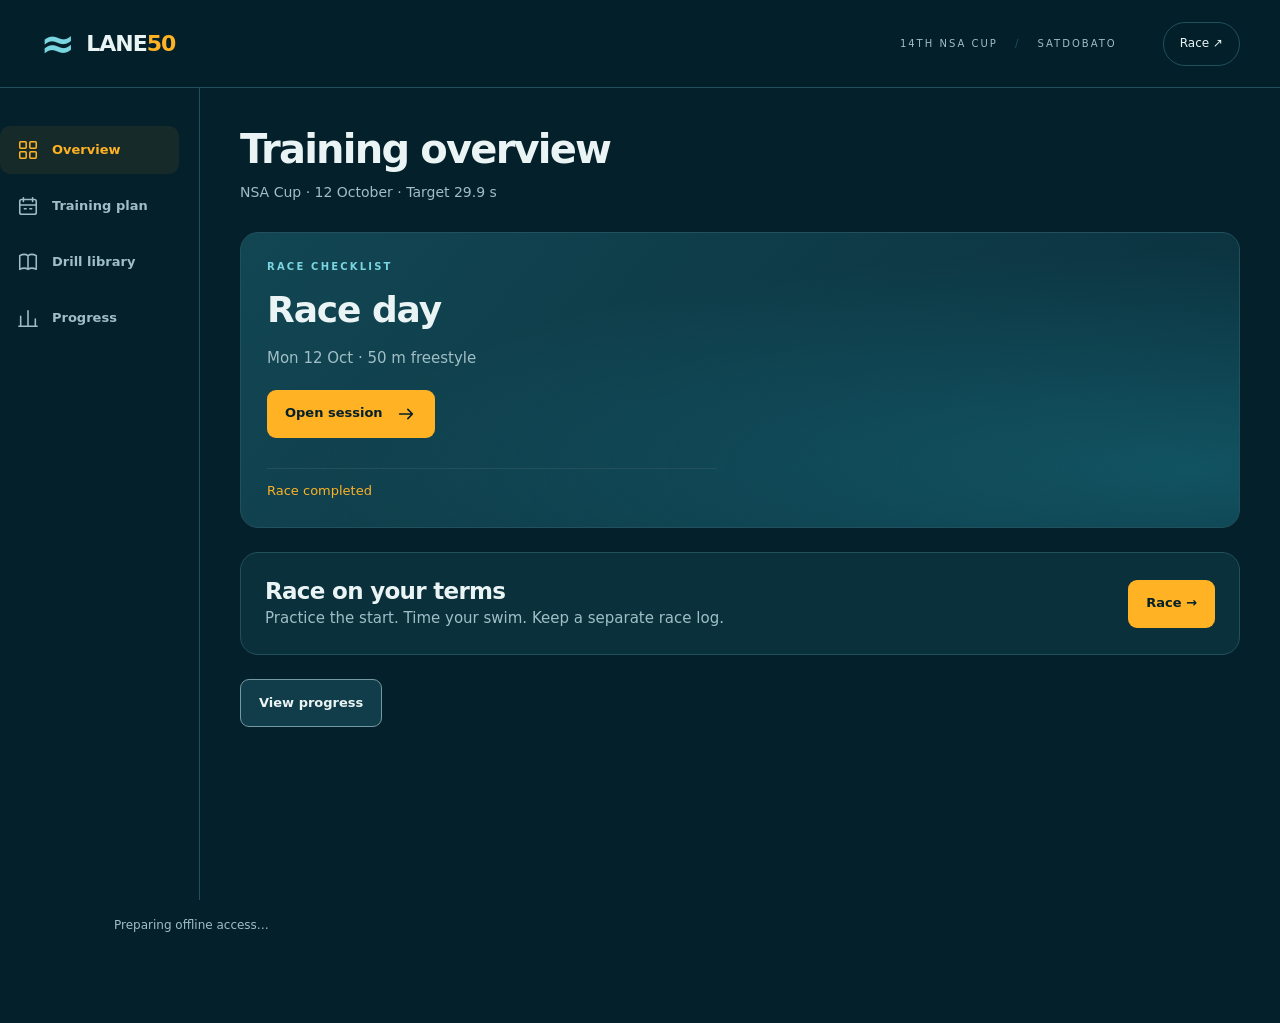
==== commit 789b2869: "feat: Implement themed option pickers and enhance race setup UI - Added themed option dialogs for dr" ====
--- a/index.html
+++ b/index.html
@@ -6,2000 +6,45 @@
       name="viewport"
       content="width=device-width, initial-scale=1, viewport-fit=cover"
     />
-    <meta name="theme-color" content="#04202A" />
-    <title>50 free — NSA Cup</title>
-    <link rel="preconnect" href="https://fonts.googleapis.com" />
-    <link rel="preconnect" href="https://fonts.gstatic.com" crossorigin />
-    <link
-      href="https://fonts.googleapis.com/css2?family=Barlow+Condensed:wght@600;700&family=Inter:wght@400;500;600&display=swap"
-      rel="stylesheet"
+    <meta name="theme-color" content="#04202a" />
+    <meta
+      name="description"
+      content="Your four-week 50 m freestyle training companion for the NSA Cup."
     />
-    <style>
-      :root {
-        --deep: #04202a;
-        --card: #0b3a48;
-        --card-2: #0f4658;
-        --line: #17586c;
-        --foam: #e9f5f7;
-        --mute: #8fb4bf;
-        --amber: #ffb224;
-        --signal: #ff6a45;
-        --cyan: #6fd0e0;
-        --ok: #49d6a6;
-        --pad: 16px;
-        --r: 14px;
-        --sat: env(safe-area-inset-top, 0px);
-        --sab: env(safe-area-inset-bottom, 0px);
-        --ui:
-          "Inter", -apple-system, BlinkMacSystemFont, "Segoe UI", Roboto,
-          sans-serif;
-        --disp: "Barlow Condensed", "Oswald", Impact, sans-serif;
-      }
-      * {
-        box-sizing: border-box;
-        -webkit-tap-highlight-color: transparent;
-      }
-      html,
-      body {
-        margin: 0;
-        padding: 0;
-        overflow-x: hidden;
-      }
-      body {
-        background: var(--deep);
-        color: var(--foam);
-        font-family: var(--ui);
-        font-size: 15px;
-        line-height: 1.5;
-        -webkit-font-smoothing: antialiased;
-        overscroll-behavior-y: contain;
-      }
-      ~ button {
-        font-family: inherit;
-        color: inherit;
-        border: 0;
-        background: none;
-        cursor: pointer;
-        text-align: left;
-      }
-      :focus-visible {
-        outline: 2px solid var(--amber);
-        outline-offset: 2px;
-        border-radius: 8px;
-      }
-
-      #home {
-        min-height: 100vh;
-      }
-      body.locked {
-        overflow: hidden;
-        position: fixed;
-        width: 100%;
-      }
-      #detail {
-        position: fixed;
-        inset: 0;
-        z-index: 20;
-        background: var(--deep);
-        overflow-y: auto;
-        overflow-x: hidden;
-        -webkit-overflow-scrolling: touch;
-        overscroll-behavior: contain;
-        transform: translateX(100%);
-        transition: transform 0.28s cubic-bezier(0.32, 0.72, 0, 1);
-        box-shadow: -18px 0 40px rgba(0, 0, 0, 0.45);
-      }
-      #detail.open {
-        transform: translateX(0);
-      }
-      @media (prefers-reduced-motion: reduce) {
-        #detail {
-          transition: none;
-        }
-      }
-
-      /* ---------- hero ---------- */
-      .hero {
-        padding: calc(var(--sat) + 22px) var(--pad) 20px;
-        background:
-          radial-gradient(
-            120% 90% at 82% -12%,
-            rgba(255, 178, 36, 0.13),
-            transparent 62%
-          ),
-          linear-gradient(180deg, #083544 0%, var(--deep) 100%);
-        border-bottom: 1px solid var(--line);
-      }
-      .kicker {
-        font-size: 12.5px;
-        color: var(--mute);
-        margin: 0 0 3px;
-      }
-      .hero h1 {
-        font-family: var(--disp);
-        font-weight: 700;
-        font-size: 34px;
-        line-height: 0.98;
-        margin: 0 0 14px;
-      }
-      .countdown {
-        display: flex;
-        align-items: center;
-        gap: 10px;
-        margin: 0 0 18px;
-      }
-      .countdown b {
-        font-family: var(--disp);
-        font-weight: 700;
-        font-size: 44px;
-        line-height: 0.85;
-        color: var(--amber);
-        font-variant-numeric: tabular-nums;
-      }
-      .countdown span {
-        font-size: 13.5px;
-        color: var(--mute);
-        max-width: 190px;
-        line-height: 1.3;
-      }
-
-      .grid-wrap {
-        border-top: 1px solid var(--line);
-        padding-top: 14px;
-      }
-      .dowrow,
-      .wkrow {
-        display: flex;
-        gap: 5px;
-        margin-bottom: 5px;
-        align-items: stretch;
-      }
-      .dowrow i {
-        font-style: normal;
-        font-size: 10.5px;
-        color: var(--mute);
-        text-align: center;
-        font-weight: 600;
-        flex: 1 1 0;
-        min-width: 0;
-      }
-      .dowrow i:first-child,
-      .wklab {
-        flex: 0 0 34px;
-        width: 34px;
-      }
-      .wklab {
-        font-size: 10.5px;
-        color: var(--mute);
-        display: flex;
-        align-items: center;
-        font-weight: 600;
-      }
-      .dot {
-        flex: 1 1 0;
-        min-width: 0;
-        aspect-ratio: 1/1;
-        min-height: 34px;
-        border-radius: 8px;
-        background: rgba(255, 255, 255, 0.055);
-        border: 1px solid transparent;
-        display: flex;
-        align-items: center;
-        justify-content: center;
-        padding: 0;
-        font-family: var(--disp);
-        font-size: 14px;
-        font-weight: 600;
-        color: var(--mute);
-      }
-      .dot.rest {
-        background: transparent;
-        border: 1px dashed rgba(143, 180, 191, 0.35);
-        color: rgba(143, 180, 191, 0.5);
-      }
-      .dot.part {
-        background: rgba(73, 214, 166, 0.22);
-        color: var(--ok);
-      }
-      .dot.done {
-        background: var(--ok);
-        color: #04202a;
-        border-color: var(--ok);
-      }
-      .dot.today {
-        border-color: var(--amber);
-        color: var(--amber);
-        box-shadow: inset 0 0 0 1px var(--amber);
-      }
-      .dot.today.done {
-        color: #04202a;
-      }
-      .dot.race {
-        background: var(--amber);
-        color: #04202a;
-        border-color: var(--amber);
-        flex: 0 0 auto;
-        width: calc((100% - 69px) / 7);
-      }
-      .racecap {
-        flex: 1 1 auto;
-        display: flex;
-        align-items: center;
-        font-size: 11.5px;
-        color: var(--mute);
-        padding-left: 9px;
-      }
-      .legend {
-        display: flex;
-        gap: 14px;
-        flex-wrap: wrap;
-        margin-top: 12px;
-        font-size: 11.5px;
-        color: var(--mute);
-      }
-      .legend i {
-        font-style: normal;
-        display: inline-flex;
-        align-items: center;
-        gap: 6px;
-      }
-      .sw {
-        width: 10px;
-        height: 10px;
-        border-radius: 3px;
-        display: inline-block;
-      }
-
-      /* ---------- weeks ---------- */
-      main {
-        padding: 0 var(--pad) calc(var(--sab) + 44px);
-      }
-      .week {
-        border-bottom: 1px solid var(--line);
-      }
-      .wkhead {
-        width: 100%;
-        display: flex;
-        align-items: center;
-        gap: 12px;
-        padding: 17px 2px;
-        min-height: 62px;
-      }
-      .wkhead .idx {
-        font-family: var(--disp);
-        font-weight: 700;
-        font-size: 26px;
-        line-height: 1;
-        width: 24px;
-        flex: none;
-        font-variant-numeric: tabular-nums;
-      }
-      .wkhead .meta {
-        flex: 1;
-        min-width: 0;
-      }
-      .wkhead .meta b {
-        display: block;
-        font-size: 15.5px;
-        font-weight: 600;
-      }
-      .wkhead .meta em {
-        display: block;
-        font-style: normal;
-        font-size: 12.5px;
-        color: var(--mute);
-        margin-top: 2px;
-      }
-      .ring {
-        width: 38px;
-        height: 38px;
-        flex: none;
-        position: relative;
-      }
-      .ring svg {
-        transform: rotate(-90deg);
-        display: block;
-      }
-      .ring span {
-        position: absolute;
-        inset: 0;
-        display: flex;
-        align-items: center;
-        justify-content: center;
-        font-size: 10.5px;
-        font-weight: 600;
-        color: var(--mute);
-        font-variant-numeric: tabular-nums;
-      }
-      .chev {
-        width: 20px;
-        flex: none;
-        color: var(--mute);
-        transition: transform 0.25s;
-      }
-      .week.open .chev {
-        transform: rotate(180deg);
-      }
-      .wkbody {
-        display: none;
-        padding: 0 0 12px;
-      }
-      .week.open .wkbody {
-        display: block;
-      }
-      .wkcap {
-        margin: 0 2px 12px;
-        font-size: 12.5px;
-        color: var(--mute);
-      }
-
-      .daycard {
-        width: 100%;
-        display: flex;
-        align-items: center;
-        gap: 13px;
-        background: var(--card);
-        border: 1px solid var(--line);
-        border-radius: var(--r);
-        padding: 13px;
-        margin-bottom: 8px;
-        min-height: 68px;
-      }
-      .daycard:active {
-        background: var(--card-2);
-      }
-      .daycard.restday {
-        background: transparent;
-        border-style: dashed;
-        opacity: 0.72;
-      }
-      .daycard.raceday {
-        background: linear-gradient(135deg, #ffb224, #ff8a3c);
-        border-color: var(--amber);
-        color: #04202a;
-      }
-      .daycard.istoday {
-        border-color: var(--amber);
-      }
-      .dstamp {
-        width: 44px;
-        flex: none;
-        text-align: center;
-      }
-      .dstamp b {
-        display: block;
-        font-family: var(--disp);
-        font-weight: 700;
-        font-size: 22px;
-        line-height: 1;
-        font-variant-numeric: tabular-nums;
-      }
-      .dstamp em {
-        display: block;
-        font-style: normal;
-        font-size: 10.5px;
-        color: var(--mute);
-        margin-top: 2px;
-      }
-      .raceday .dstamp em,
-      .raceday .dinfo em {
-        color: rgba(4, 32, 42, 0.75);
-      }
-      .dinfo {
-        flex: 1;
-        min-width: 0;
-      }
-      .dinfo b {
-        display: block;
-        font-size: 15px;
-        font-weight: 600;
-        line-height: 1.25;
-      }
-      .dinfo em {
-        display: block;
-        font-style: normal;
-        font-size: 12.5px;
-        color: var(--mute);
-        margin-top: 3px;
-      }
-      .dtick {
-        width: 26px;
-        height: 26px;
-        flex: none;
-        border-radius: 50%;
-        border: 1.5px solid var(--line);
-        display: flex;
-        align-items: center;
-        justify-content: center;
-      }
-      .dtick.on {
-        background: var(--ok);
-        border-color: var(--ok);
-        color: #04202a;
-      }
-      .dtick svg {
-        width: 14px;
-        height: 14px;
-      }
-      .dtick:not(.on) svg {
-        display: none;
-      }
-      .reset {
-        display: block;
-        margin: 26px auto 0;
-        font-size: 13px;
-        color: var(--mute);
-        padding: 13px 20px;
-        border: 1px solid var(--line);
-        border-radius: 999px;
-        text-align: center;
-      }
-
-      /* ---------- detail ---------- */
-      .dhead {
-        position: sticky;
-        top: 0;
-        z-index: 5;
-        padding: calc(var(--sat) + 8px) var(--pad) 12px;
-        background: rgba(6, 40, 50, 0.94);
-        backdrop-filter: blur(14px);
-        -webkit-backdrop-filter: blur(14px);
-        border-bottom: 1px solid var(--line);
-      }
-      .backbtn {
-        display: inline-flex;
-        align-items: center;
-        gap: 7px;
-        font-size: 14.5px;
-        color: var(--mute);
-        padding: 10px 12px 10px 0;
-        margin-left: -2px;
-        min-height: 44px;
-      }
-      .dhead h2 {
-        font-family: var(--disp);
-        font-weight: 700;
-        font-size: 27px;
-        line-height: 1.02;
-        margin: 0 0 9px;
-      }
-      .chips {
-        display: flex;
-        gap: 6px;
-        flex-wrap: wrap;
-      }
-      .chip {
-        font-size: 11.5px;
-        color: var(--mute);
-        border: 1px solid var(--line);
-        border-radius: 7px;
-        padding: 3px 8px;
-        font-variant-numeric: tabular-nums;
-      }
-      .chip.hot {
-        color: var(--amber);
-        border-color: rgba(255, 178, 36, 0.45);
-      }
-      .bar {
-        height: 3px;
-        background: var(--line);
-        border-radius: 2px;
-        margin-top: 13px;
-        overflow: hidden;
-      }
-      .bar i {
-        display: block;
-        height: 100%;
-        width: 0;
-        background: var(--ok);
-        transition: width 0.3s;
-      }
-      .barlab {
-        font-size: 11.5px;
-        color: var(--mute);
-        margin-top: 6px;
-      }
-
-      .dbody {
-        padding: 18px var(--pad) calc(var(--sab) + 48px);
-      }
-      .note {
-        border-left: 3px solid var(--amber);
-        background: rgba(255, 178, 36, 0.08);
-        padding: 12px 14px;
-        border-radius: 0 var(--r) var(--r) 0;
-        font-size: 13.5px;
-        color: #f2e5cb;
-        line-height: 1.5;
-        margin-bottom: 16px;
-      }
-      .hint {
-        font-size: 12.5px;
-        color: var(--mute);
-        margin: 0 2px 10px;
-      }
-
-      /* the whole card is the tap target */
-      .block {
-        display: flex;
-        width: 100%;
-        gap: 12px;
-        align-items: flex-start;
-        background: var(--card);
-        border: 1px solid var(--line);
-        border-left: 4px solid var(--mute);
-        border-radius: var(--r);
-        padding: 14px 13px;
-        margin-bottom: 9px;
-        transition:
-          background 0.12s,
-          opacity 0.15s;
-      }
-      .block:active {
-        background: var(--card-2);
-      }
-      .block[data-k="tech"] {
-        border-left-color: var(--cyan);
-      }
-      .block[data-k="skill"] {
-        border-left-color: var(--amber);
-      }
-      .block[data-k="pace"] {
-        border-left-color: var(--foam);
-      }
-      .block[data-k="max"] {
-        border-left-color: var(--signal);
-      }
-      .block.done {
-        opacity: 0.5;
-      }
-      .block.done .btitle {
-        text-decoration: line-through;
-      }
-
-      .bnum {
-        flex: 0 0 42px;
-        text-align: center;
-        font-family: var(--disp);
-        font-weight: 700;
-        line-height: 1;
-        color: var(--mute);
-        font-variant-numeric: tabular-nums;
-        padding-top: 1px;
-      }
-      .bnum b {
-        display: block;
-        font-size: 26px;
-      }
-      .bnum em {
-        display: block;
-        font-style: normal;
-        font-size: 9.5px;
-        color: var(--mute);
-        margin-top: 3px;
-      }
-      .block[data-k="tech"] .bnum {
-        color: var(--cyan);
-      }
-      .block[data-k="skill"] .bnum {
-        color: var(--amber);
-      }
-      .block[data-k="pace"] .bnum {
-        color: var(--foam);
-      }
-      .block[data-k="max"] .bnum {
-        color: var(--signal);
-      }
-
-      .bmain {
-        flex: 1;
-        min-width: 0;
-      }
-      .btitle {
-        display: inline;
-        font-size: 15.5px;
-        font-weight: 600;
-      }
-      .tag {
-        display: inline-block;
-        font-size: 10.5px;
-        font-weight: 600;
-        padding: 2px 7px;
-        border-radius: 6px;
-        margin-left: 7px;
-        vertical-align: 2px;
-        font-style: normal;
-        border: 1px solid currentColor;
-        white-space: nowrap;
-      }
-      .tag.easy {
-        color: var(--mute);
-      }
-      .tag.tech {
-        color: var(--cyan);
-      }
-      .tag.skill {
-        color: var(--amber);
-      }
-      .tag.pace {
-        color: var(--foam);
-      }
-      .tag.max {
-        color: var(--signal);
-      }
-      .bdesc {
-        display: block;
-        margin-top: 6px;
-        font-size: 13.5px;
-        color: #c7dfe4;
-        line-height: 1.45;
-      }
-      .btarget {
-        display: block;
-        margin-top: 8px;
-        font-size: 12.5px;
-        color: var(--mute);
-      }
-
-      .bcheck {
-        flex: 0 0 30px;
-        height: 30px;
-        border-radius: 50%;
-        border: 1.5px solid var(--line);
-        display: flex;
-        align-items: center;
-        justify-content: center;
-        margin-top: 2px;
-      }
-      .bcheck svg {
-        width: 16px;
-        height: 16px;
-        display: none;
-        color: #04202a;
-      }
-      .block.done .bcheck {
-        background: var(--ok);
-        border-color: var(--ok);
-      }
-      .block.done .bcheck svg {
-        display: block;
-      }
-
-      .allbtn {
-        display: block;
-        width: 100%;
-        margin-top: 14px;
-        padding: 15px;
-        border: 1px solid var(--line);
-        border-radius: var(--r);
-        font-size: 14px;
-        color: var(--mute);
-        text-align: center;
-        min-height: 52px;
-      }
-
-      .toast {
-        position: fixed;
-        left: 50%;
-        bottom: calc(var(--sab) + 26px);
-        transform: translateX(-50%) translateY(14px);
-        background: var(--foam);
-        color: #04202a;
-        font-size: 13.5px;
-        font-weight: 600;
-        padding: 11px 18px;
-        border-radius: 999px;
-        z-index: 60;
-        opacity: 0;
-        pointer-events: none;
-        transition:
-          opacity 0.2s,
-          transform 0.2s;
-      }
-      .toast.show {
-        opacity: 1;
-        transform: translateX(-50%) translateY(0);
-      }
-
-      @media (min-width: 620px) {
-        body {
-          max-width: 560px;
-          margin: 0 auto;
-          box-shadow: 0 0 0 1px var(--line);
-        }
-        #detail {
-          left: 50%;
-          width: 100%;
-          max-width: 560px;
-          transform: translateX(-50%) translateX(100%);
-        }
-        #detail.open {
-          transform: translateX(-50%);
-        }
-      }
-    </style>
+    <title>Overview &middot; Lane 50</title>
+    <link rel="stylesheet" href="assets/styles.css" />
+    <link rel="stylesheet" href="assets/interactions.css" />
+    <script src="assets/data.js" defer></script>
+    <script src="assets/navigation.js" defer></script>
+    <script src="assets/app.js" defer></script>
+    <script src="assets/pickers.js" defer></script>
+    <script src="assets/offline.js" defer></script>
   </head>
-  <body>
-    <div id="home">
-      <header class="hero">
-        <p class="kicker">14th NSA Cup, Satdobato</p>
-        <h1>50 free<br />Chasing 29.9</h1>
-        <div class="countdown">
-          <b id="cd">28</b
-          ><span id="cdlab">days of training left before race day</span>
-        </div>
-        <div class="grid-wrap">
-          <div class="dowrow">
-            <i></i><i>M</i><i>T</i><i>W</i><i>T</i><i>F</i><i>S</i><i>S</i>
-          </div>
-          <div id="cal"></div>
-          <div class="legend">
-            <i
-              ><span class="sw" style="background: var(--ok)"></span>Finished</i
-            >
-            <i
-              ><span
-                class="sw"
-                style="box-shadow: inset 0 0 0 1.5px var(--amber)"
-              ></span
-              >Today</i
-            >
-            <i
-              ><span
-                class="sw"
-                style="border: 1px dashed rgba(143, 180, 191, 0.5)"
-              ></span
-              >Rest</i
-            >
-            <i><span class="sw" style="background: var(--amber)"></span>Race</i>
-          </div>
-        </div>
-      </header>
-      <main id="weeks"></main>
-      <button class="reset" id="resetBtn">Clear all progress</button>
+  <body data-page="overview">
+    <a class="skip-link" href="#main">Skip to content</a>
+    <header class="site-header">
+      <a class="brand" href="index.html" aria-label="Lane 50 overview"
+        ><span class="brand-mark" aria-hidden="true">&#8776;</span> LANE<span
+          >50</span
+        ></a
+      ><span class="meet-label">14TH NSA CUP <span>/</span> SATDOBATO</span
+      ><a class="header-link" href="race.html">Race &#8599;</a>
+    </header>
+    <div class="layout">
+      <nav
+        class="navigation"
+        aria-label="Main navigation"
+        id="navigation"
+      ></nav>
+      <main id="main" tabindex="-1">
+        <noscript
+          ><h1>Lane 50 training</h1>
+          <p>
+            Please enable JavaScript to view your plan and track sessions.
+          </p></noscript
+        >
+      </main>
     </div>
-
-    <div id="detail" aria-hidden="true">
-      <div class="dhead">
-        <button class="backbtn" id="back">
-          <svg
-            width="18"
-            height="18"
-            viewBox="0 0 24 24"
-            fill="none"
-            stroke="currentColor"
-            stroke-width="2.2"
-            stroke-linecap="round"
-            stroke-linejoin="round"
-          >
-            <path d="M15 18l-6-6 6-6" />
-          </svg>
-          All weeks
-        </button>
-        <h2 id="dTitle"></h2>
-        <div class="chips" id="dChips"></div>
-        <div class="bar"><i id="dBar"></i></div>
-        <div class="barlab" id="dBarLab"></div>
-      </div>
-      <div class="dbody" id="dBody"></div>
-    </div>
-
-    <div class="toast" id="toast"></div>
-
-    <script>
-      /* ============================ DATA ============================ */
-      function b(n, t, d, r, k) {
-        return { n: n, t: t, d: d, r: r || "", k: k || "easy" };
-      }
-      function assign(a, b2) {
-        var o = {},
-          k;
-        for (k in a) {
-          if (a.hasOwnProperty(k)) o[k] = a[k];
-        }
-        for (k in b2) {
-          if (b2.hasOwnProperty(k)) o[k] = b2[k];
-        }
-        return o;
-      }
-      function findBy(arr, fn) {
-        for (var i = 0; i < arr.length; i++) {
-          if (fn(arr[i])) return arr[i];
-        }
-        return null;
-      }
-
-      var BASE = [
-        {
-          dow: "Mon",
-          title: "Maximum speed and turns",
-          pool: "25 m",
-          laps: 40,
-          dist: "1,000 m",
-          blocks: [
-            b(
-              10,
-              "Warm-up",
-              "4 easy free, 2 free with 5 dolphin kicks off each wall, 2 board kick easy, 2 build to 80%",
-              "Continuous",
-              "easy",
-            ),
-            b(
-              6,
-              "Kick on board",
-              "6 × 25 flutter kick, fast",
-              "30 s rest. Hold 22–25 s",
-              "tech",
-            ),
-            b(
-              4,
-              "Fist swimming",
-              "4 × 25, feel the pressure on your forearm",
-              "20 s rest",
-              "tech",
-            ),
-            b(
-              "8 min",
-              "Turn block",
-              "8 to 10 reps. Swim in from 10 m, flip, 5 dolphin kicks, breakout, 5 strokes.",
-              "Full rest. Quality only",
-              "skill",
-            ),
-            b(
-              14,
-              "Main set",
-              "7 × (25 maximum from push + 25 easy back)",
-              "2:00 cycle. Target 14.5",
-              "max",
-            ),
-            b(6, "Cool-down", "6 easy, long relaxed strokes", "", "easy"),
-          ],
-        },
-
-        {
-          dow: "Tue",
-          title: "Race pace and dolphin kick",
-          pool: "25 m",
-          laps: 40,
-          dist: "1,000 m",
-          blocks: [
-            b(10, "Warm-up", "4 easy, 4 build, 2 kick", "Continuous", "easy"),
-            b(
-              6,
-              "Pull buoy",
-              "6 × 25 with buoy, high arm tempo",
-              "30 s rest",
-              "tech",
-            ),
-            b(
-              4,
-              "Fist swimming",
-              "2 fist, 2 open hand. Feel the difference in grip",
-              "20 s rest",
-              "tech",
-            ),
-            b(
-              "8 min",
-              "Vertical dolphin kick",
-              "Deep corner. 10 s hard, 20 s easy. Week 1: 8 reps. Week 2: 10 reps.",
-              "Hands on chest or above head",
-              "skill",
-            ),
-            b(
-              14,
-              "Main set",
-              "10 × 25 at race pace on 1:00, then 4 easy",
-              "Hold 14.5–15.0 every rep",
-              "pace",
-            ),
-            b(6, "Cool-down", "6 easy", "", "easy"),
-          ],
-        },
-
-        {
-          dow: "Wed",
-          title: "Recovery and breakouts",
-          pool: "25 m",
-          laps: 40,
-          dist: "1,000 m",
-          blocks: [
-            b(
-              10,
-              "Warm-up",
-              "Easy freestyle and backstroke mixed",
-              "Continuous",
-              "easy",
-            ),
-            b(
-              6,
-              "Board kick",
-              "6 × 25 moderate, ankles loose and relaxed",
-              "20 s rest",
-              "tech",
-            ),
-            b(
-              6,
-              "Pull buoy",
-              "6 × 25 breathing every 3, 5, 7, changing every 2 laps",
-              "20 s rest",
-              "tech",
-            ),
-            b(6, "Fist and catch", "3 fist, 3 open hand", "20 s rest", "tech"),
-            b(
-              "10 min",
-              "Breakout block",
-              "25s of freestyle arms with dolphin kick, fins first. The last dolphin kick has to fire into your first arm pull. Never tack a flutter kick onto the end of the underwater.",
-              "No clock. Repeat until the timing is automatic",
-              "skill",
-            ),
-            b(
-              6,
-              "Main set",
-              "3 × (25 build to fast + 25 easy)",
-              "1:30 cycle",
-              "pace",
-            ),
-            b(6, "Cool-down", "6 easy", "", "easy"),
-          ],
-        },
-
-        {
-          dow: "Thu",
-          title: "Speed endurance",
-          pool: "25 m",
-          laps: 40,
-          dist: "1,000 m",
-          blocks: [
-            b(10, "Warm-up", "4 easy, 4 build, 2 kick", "Continuous", "easy"),
-            b(
-              6,
-              "Pull buoy",
-              "6 × 25 sprint arms only, maximum tempo",
-              "40 s rest",
-              "tech",
-            ),
-            b(
-              4,
-              "Board kick",
-              "4 × 25 fast, descending 1 to 4",
-              "30 s rest",
-              "tech",
-            ),
-            b(
-              "6 min",
-              "15 m underwater",
-              "4 × 15 m dolphin kick, timed. Write down the time and the kick count.",
-              "1:30 rest",
-              "skill",
-            ),
-            b(
-              14,
-              "Main set",
-              "4 × 50 all out from push, then 3 × (25 fast + 25 easy)",
-              "50s on 3:00, 25s on 2:00. This one hurts",
-              "max",
-            ),
-            b(6, "Cool-down", "6 easy", "", "easy"),
-          ],
-        },
-
-        {
-          dow: "Fri",
-          title: "Race simulation",
-          pool: "25 m",
-          laps: 40,
-          dist: "1,000 m",
-          blocks: [
-            b(10, "Warm-up", "4 easy, 4 build, 2 kick", "Continuous", "easy"),
-            b(
-              8,
-              "Buoy and fist",
-              "4 with pull buoy at tempo, 4 fist",
-              "25 s rest",
-              "tech",
-            ),
-            b(
-              "6 min",
-              "Start block",
-              "6 push starts with a perfect breakout. Stop at 15 m, do not swim past it.",
-              "Full rest between reps",
-              "skill",
-            ),
-            b(
-              16,
-              "Main set",
-              "2 × 50 maximum with full race execution, 4 × 25 maximum, 8 easy spread between them",
-              "50s on 5:00, 25s on 2:00. Time every one",
-              "max",
-            ),
-            b(6, "Cool-down", "6 easy", "", "easy"),
-          ],
-        },
-
-        {
-          dow: "Sat",
-          title: "Starts and underwaters",
-          pool: "50 m",
-          laps: 20,
-          dist: "1,000 m",
-          blocks: [
-            b(4, "Warm-up", "2 easy, 2 build", "Continuous", "easy"),
-            b(
-              4,
-              "Kick and pull",
-              "2 × 50 board kick fast, 2 × 50 pull buoy at tempo",
-              "40 s rest",
-              "tech",
-            ),
-            b(
-              "15 min",
-              "Dive block",
-              "10 to 12 dives. Entry, 5 or 6 dolphin kicks, breakout, 6 strokes at maximum. Time to 15 m on the last four.",
-              "Full rest between every dive",
-              "skill",
-            ),
-            b(
-              8,
-              "Main set",
-              "4 × 50 from the blocks, all out",
-              "5:00. Treat each one as an actual race",
-              "max",
-            ),
-            b(4, "Cool-down", "4 easy", "", "easy"),
-          ],
-          note: "Your only session all week on the blocks. Protect the dive block and do not let fatigue eat into it.",
-        },
-
-        {
-          dow: "Sun",
-          title: "Skill polish, light",
-          pool: "50 m",
-          laps: 16,
-          dist: "800 m",
-          blocks: [
-            b(4, "Warm-up", "Easy freestyle", "Continuous", "easy"),
-            b(
-              4,
-              "Dolphin kick",
-              "200 as 50 on back, 50 on front, alternating",
-              "30 s rest",
-              "tech",
-            ),
-            b(
-              4,
-              "Main set",
-              "4 × 50 building to maximum on the last 25",
-              "3:00",
-              "pace",
-            ),
-            b(4, "Cool-down", "4 easy", "", "easy"),
-          ],
-          note: "If you are beaten up, take today off completely. Rest is part of the plan, not a failure of it.",
-        },
-      ];
-
-      function REST_DAY(dow, msg) {
-        return {
-          dow: dow,
-          title: "Rest day",
-          pool: "—",
-          laps: 0,
-          dist: "—",
-          rest: 1,
-          note: msg,
-          blocks: [
-            b(
-              0,
-              "Stay out of the water",
-              "Easy mobility if you feel stiff — ankles, lats, hips. Sleep is the session today.",
-              "",
-              "easy",
-            ),
-          ],
-        };
-      }
-
-      var W3 = [
-        {
-          dow: "Mon",
-          title: "Maximum speed and turns",
-          pool: "25 m",
-          laps: 28,
-          dist: "700 m",
-          blocks: [
-            b(
-              8,
-              "Warm-up",
-              "4 easy, 2 with dolphin kicks off the wall, 2 build",
-              "Continuous",
-              "easy",
-            ),
-            b(
-              4,
-              "Kick on board",
-              "4 × 25 flutter kick, fast",
-              "30 s rest",
-              "tech",
-            ),
-            b(2, "Fist swimming", "2 × 25", "20 s rest", "tech"),
-            b(
-              "6 min",
-              "Turn block",
-              "6 reps. In from 10 m, flip, 5 dolphin kicks, breakout, 5 strokes.",
-              "Full rest",
-              "skill",
-            ),
-            b(
-              10,
-              "Main set",
-              "5 × (25 maximum from push + 25 easy back)",
-              "2:00 cycle. Target 14.5",
-              "max",
-            ),
-            b(4, "Cool-down", "4 easy", "", "easy"),
-          ],
-        },
-        {
-          dow: "Tue",
-          title: "Race pace",
-          pool: "25 m",
-          laps: 28,
-          dist: "700 m",
-          blocks: [
-            b(8, "Warm-up", "4 easy, 4 build", "Continuous", "easy"),
-            b(4, "Pull buoy", "4 × 25 high arm tempo", "30 s rest", "tech"),
-            b(2, "Fist swimming", "1 fist, 1 open hand", "20 s rest", "tech"),
-            b(
-              "6 min",
-              "Vertical dolphin kick",
-              "10 s hard, 20 s easy. 8 reps.",
-              "Deep corner",
-              "skill",
-            ),
-            b(
-              10,
-              "Main set",
-              "7 × 25 at race pace on 1:00, then 3 easy",
-              "Hold 14.5–15.0",
-              "pace",
-            ),
-            b(4, "Cool-down", "4 easy", "", "easy"),
-          ],
-        },
-        REST_DAY(
-          "Wed",
-          "Taper week. You will feel flat and heavy in the water — that is the taper working. Do not add volume back.",
-        ),
-        {
-          dow: "Thu",
-          title: "Speed endurance, trimmed",
-          pool: "25 m",
-          laps: 28,
-          dist: "700 m",
-          blocks: [
-            b(8, "Warm-up", "4 easy, 4 build", "Continuous", "easy"),
-            b(4, "Pull buoy", "4 × 25 sprint arms only", "40 s rest", "tech"),
-            b(2, "Board kick", "2 × 25 fast", "30 s rest", "tech"),
-            b(
-              "4 min",
-              "15 m underwater",
-              "3 × 15 m dolphin kick, timed",
-              "1:30 rest",
-              "skill",
-            ),
-            b(
-              10,
-              "Main set",
-              "3 × 50 all out from push, then 2 × (25 fast + 25 easy)",
-              "50s on 3:00",
-              "max",
-            ),
-            b(4, "Cool-down", "4 easy", "", "easy"),
-          ],
-        },
-        {
-          dow: "Fri",
-          title: "Race simulation",
-          pool: "25 m",
-          laps: 28,
-          dist: "700 m",
-          blocks: [
-            b(8, "Warm-up", "4 easy, 4 build", "Continuous", "easy"),
-            b(
-              4,
-              "Buoy and fist",
-              "2 buoy at tempo, 2 fist",
-              "25 s rest",
-              "tech",
-            ),
-            b(
-              "5 min",
-              "Start block",
-              "5 push starts with a perfect breakout, stop at 15 m",
-              "Full rest",
-              "skill",
-            ),
-            b(
-              12,
-              "Main set",
-              "2 × 50 maximum, 2 × 25 maximum, 6 easy between",
-              "50s on 5:00, 25s on 2:00",
-              "max",
-            ),
-            b(4, "Cool-down", "4 easy", "", "easy"),
-          ],
-        },
-        {
-          dow: "Sat",
-          title: "Starts and underwaters",
-          pool: "50 m",
-          laps: 14,
-          dist: "700 m",
-          blocks: [
-            b(4, "Warm-up", "2 easy, 2 build", "Continuous", "easy"),
-            b(
-              2,
-              "Kick and pull",
-              "1 × 50 kick fast, 1 × 50 pull at tempo",
-              "40 s rest",
-              "tech",
-            ),
-            b(
-              "12 min",
-              "Dive block",
-              "8 dives. Entry, 5 or 6 dolphin kicks, breakout, 6 strokes. Time to 15 m on the last three.",
-              "Full rest",
-              "skill",
-            ),
-            b(6, "Main set", "3 × 50 from the blocks, all out", "5:00", "max"),
-            b(2, "Cool-down", "2 easy", "", "easy"),
-          ],
-        },
-        REST_DAY("Sun", "Full rest. Nothing in the pool, nothing in the gym."),
-      ];
-
-      var W4 = [
-        {
-          dow: "Mon",
-          title: "Short and sharp",
-          pool: "25 m",
-          laps: 20,
-          dist: "500 m",
-          blocks: [
-            b(6, "Warm-up", "4 easy, 2 build", "Continuous", "easy"),
-            b(
-              12,
-              "Main set",
-              "6 × (25 maximum + 25 easy back)",
-              "2:30 rest. Every one has to be fast",
-              "max",
-            ),
-            b(2, "Cool-down", "2 easy", "", "easy"),
-          ],
-        },
-        {
-          dow: "Tue",
-          title: "Race pace and dives",
-          pool: "25 m",
-          laps: 20,
-          dist: "500 m",
-          blocks: [
-            b(8, "Warm-up", "4 easy, 4 build", "Continuous", "easy"),
-            b(
-              8,
-              "Main set",
-              "4 × 25 at race pace, 4 easy between",
-              "1:30 rest",
-              "pace",
-            ),
-            b(
-              4,
-              "Dives",
-              "4 starts with a perfect breakout. Stop at 15 m.",
-              "Full rest",
-              "skill",
-            ),
-          ],
-        },
-        REST_DAY("Wed", "Rest. Sleep is the session today."),
-        {
-          dow: "Thu",
-          title: "Venue session at Satdobato",
-          pool: "25 m",
-          laps: 20,
-          dist: "500 m",
-          blocks: [
-            b(8, "Warm-up", "4 easy, 4 build", "Continuous", "easy"),
-            b(
-              "8 min",
-              "Walls and light",
-              "Swim the turn from both ends. Look at the backstroke flags, the lane ropes, the light on the water. Find your breathing spots.",
-              "Full rest",
-              "skill",
-            ),
-            b(
-              4,
-              "Main set",
-              "2 × 50 from the blocks at 95 percent",
-              "5:00",
-              "pace",
-            ),
-            b(8, "Cool-down", "8 easy", "", "easy"),
-          ],
-          note: "Today is about familiarity, not fitness. Race the clock on Monday, not on Thursday.",
-        },
-        {
-          dow: "Fri",
-          title: "Touch the speed",
-          pool: "25 m",
-          laps: 16,
-          dist: "400 m",
-          blocks: [
-            b(6, "Warm-up", "4 easy, 2 build", "Continuous", "easy"),
-            b(
-              8,
-              "Main set",
-              "4 × 25 maximum, 4 easy between",
-              "Long rest, 2:30",
-              "max",
-            ),
-            b(2, "Cool-down", "2 easy", "", "easy"),
-          ],
-          note: "Nothing else. Get out while you still want more.",
-        },
-        REST_DAY(
-          "Sat",
-          "Rest, or 12 laps easy to loosen off if you feel stiff. Nothing harder.",
-        ),
-        {
-          dow: "Sun",
-          title: "Venue shakeout",
-          pool: "25 m",
-          laps: 12,
-          dist: "300 m",
-          blocks: [
-            b(6, "Warm-up", "4 easy, 2 build", "Continuous", "easy"),
-            b(
-              4,
-              "Main set",
-              "2 × 25 maximum off the blocks",
-              "Full rest",
-              "max",
-            ),
-            b(2, "Cool-down", "2 easy", "", "easy"),
-          ],
-          note: "Thirty minutes at the venue, no more. Leave the pool wanting more.",
-        },
-      ];
-
-      var RACE = {
-        dow: "Mon",
-        title: "Race day",
-        pool: "Satdobato",
-        laps: 0,
-        dist: "50 m freestyle",
-        race: 1,
-        blocks: [
-          b(
-            "1",
-            "Pool warm-up",
-            "Easy swimming, a few builds, and 2 or 3 starts if the warm-up pool allows it.",
-            "Raise your body temperature",
-            "easy",
-          ),
-          b(
-            "2",
-            "Get out and wait",
-            "Stay warm in your tracksuit. Relax for 10 minutes.",
-            "Let the fatigue clear",
-            "easy",
-          ),
-          b(
-            "3",
-            "Poolside activation",
-            "3 × 5 medicine ball slams, or 3 × 5 hard broad jumps if there is no ball.",
-            "Wakes up the nervous system",
-            "skill",
-          ),
-          b(
-            "4",
-            "Race",
-            "Zero breaths on the first 25. No breath into or out of the turn. One or two on the way home.",
-            "Start 4 to 8 min after the slams",
-            "max",
-          ),
-        ],
-        note: "Splits for 29.9: out in 14.2, home in 15.8. Do not chase the split — chase the wall.",
-      };
-
-      var WEEKS = [
-        {
-          name: "Load",
-          sub: "Build power and skill volume",
-          start: "2026-09-14",
-          days: BASE,
-        },
-        {
-          name: "Peak",
-          sub: "The hardest race-pace week",
-          start: "2026-09-21",
-          days: BASE,
-        },
-        {
-          name: "Taper begins",
-          sub: "Cut reps 30 percent, hold every speed",
-          start: "2026-09-28",
-          days: W3,
-        },
-        {
-          name: "Race week",
-          sub: "Everything at maximum speed",
-          start: "2026-10-05",
-          days: W4,
-        },
-      ];
-      var RACE_DATE = new Date(2026, 9, 12);
-      var MON = [
-        "Jan",
-        "Feb",
-        "Mar",
-        "Apr",
-        "May",
-        "Jun",
-        "Jul",
-        "Aug",
-        "Sep",
-        "Oct",
-        "Nov",
-        "Dec",
-      ];
-      var LAB = {
-        easy: "easy",
-        tech: "technique",
-        skill: "skill",
-        pace: "race pace",
-        max: "maximum",
-      };
-
-      var DAYS = [];
-      WEEKS.forEach(function (w, wi) {
-        var s = new Date(w.start + "T00:00:00");
-        w.days.forEach(function (d, di) {
-          var dt = new Date(s.getTime());
-          dt.setDate(s.getDate() + di);
-          DAYS.push(
-            assign(d, {
-              id: "w" + (wi + 1) + "d" + di,
-              wi: wi,
-              di: di,
-              date: dt,
-              weekName: "Week " + (wi + 1) + ", " + w.name,
-            }),
-          );
-        });
-      });
-      DAYS.push(
-        assign(RACE, {
-          id: "race",
-          wi: 4,
-          di: 0,
-          date: RACE_DATE,
-          weekName: "Race day",
-        }),
-      );
-
-      function fmt(d) {
-        return d.getDate() + " " + MON[d.getMonth()];
-      }
-      function total(d) {
-        return d.blocks.length;
-      }
-
-      /* ============================ STATE ============================ */
-      var S = { done: {} },
-        memOnly = false,
-        saveT = null;
-
-      function normalise() {
-        if (!S.done) S.done = {};
-      }
-      function load(cb) {
-        var fin = false;
-        function done() {
-          if (fin) return;
-          fin = true;
-          normalise();
-          cb();
-        }
-        try {
-          var p = window.storage.get("swim:nsa2026:v2");
-          if (p && p.then) {
-            p.then(
-              function (r) {
-                if (r && r.value) S = JSON.parse(r.value);
-                done();
-              },
-              function () {
-                memOnly = true;
-                done();
-              },
-            );
-            setTimeout(done, 1200);
-          } else {
-            memOnly = true;
-            done();
-          }
-        } catch (e) {
-          memOnly = true;
-          done();
-        }
-      }
-      function save() {
-        clearTimeout(saveT);
-        saveT = setTimeout(function () {
-          try {
-            var p = window.storage.set("swim:nsa2026:v2", JSON.stringify(S));
-            if (p && p["catch"])
-              p["catch"](function () {
-                memOnly = true;
-              });
-          } catch (e) {
-            memOnly = true;
-          }
-        }, 250);
-      }
-      function isDone(id, i) {
-        return !!(S.done[id] && S.done[id]["b" + i]);
-      }
-      function count(id) {
-        return S.done[id] ? Object.keys(S.done[id]).length : 0;
-      }
-      function complete(d) {
-        return total(d) > 0 && count(d.id) >= total(d);
-      }
-      function buzz(p) {
-        try {
-          navigator.vibrate && navigator.vibrate(p);
-        } catch (e) {}
-      }
-
-      var toastT = null;
-      function toast(m) {
-        var t = document.getElementById("toast");
-        t.textContent = m;
-        t.classList.add("show");
-        clearTimeout(toastT);
-        toastT = setTimeout(function () {
-          t.classList.remove("show");
-        }, 1800);
-      }
-
-      /* ============================ HOME ============================ */
-      var TICK =
-        '<svg viewBox="0 0 24 24" fill="none" stroke="currentColor" stroke-width="3" stroke-linecap="round" stroke-linejoin="round"><path d="M20 6L9 17l-5-5"/></svg>';
-      function today() {
-        var t = new Date();
-        t.setHours(0, 0, 0, 0);
-        return t;
-      }
-      function sameDay(a, b2) {
-        return a.toDateString() === b2.toDateString();
-      }
-
-      function renderCountdown() {
-        var diff = Math.round((RACE_DATE - today()) / 86400000);
-        var el = document.getElementById("cd"),
-          lab = document.getElementById("cdlab");
-        if (diff > 1) {
-          el.textContent = diff;
-          lab.textContent = "days of training left before race day";
-        } else if (diff === 1) {
-          el.textContent = "1";
-          lab.textContent = "day to go. Sleep well tonight.";
-        } else if (diff === 0) {
-          el.textContent = "Today";
-          el.style.fontSize = "32px";
-          lab.textContent = "Out in 14.2, home in 15.8.";
-        } else {
-          el.textContent = "—";
-          lab.textContent = "The meet is behind you. Well swum.";
-        }
-      }
-
-      function renderCal() {
-        var wrap = document.getElementById("cal");
-        wrap.innerHTML = "";
-        WEEKS.forEach(function (w, wi) {
-          var row = document.createElement("div");
-          row.className = "wkrow";
-          var lab = document.createElement("div");
-          lab.className = "wklab";
-          lab.textContent = "Wk" + (wi + 1);
-          row.appendChild(lab);
-          for (var i = 0; i < 7; i++) {
-            (function (i) {
-              var d = findBy(DAYS, function (x) {
-                return x.wi === wi && x.di === i;
-              });
-              var btn = document.createElement("button");
-              btn.className = "dot";
-              btn.textContent = d.date.getDate();
-              btn.setAttribute(
-                "aria-label",
-                d.dow + " " + fmt(d.date) + ", " + d.title,
-              );
-              if (d.rest) btn.classList.add("rest");
-              var c = count(d.id),
-                t = total(d);
-              if (t && c >= t) btn.classList.add("done");
-              else if (c > 0) btn.classList.add("part");
-              if (sameDay(d.date, today())) btn.classList.add("today");
-              btn.onclick = function () {
-                openDay(d.id);
-              };
-              row.appendChild(btn);
-            })(i);
-          }
-          wrap.appendChild(row);
-        });
-        var r = document.createElement("div");
-        r.className = "wkrow";
-        var rl = document.createElement("div");
-        rl.className = "wklab";
-        rl.textContent = "Race";
-        r.appendChild(rl);
-        var rb = document.createElement("button");
-        rb.className = "dot race";
-        rb.textContent = "12";
-        rb.setAttribute("aria-label", "Race day, 12 October");
-        rb.onclick = function () {
-          openDay("race");
-        };
-        r.appendChild(rb);
-        var cap = document.createElement("div");
-        cap.className = "racecap";
-        cap.textContent = "Monday 12 October, 50 m freestyle";
-        r.appendChild(cap);
-        wrap.appendChild(r);
-      }
-
-      function renderWeeks() {
-        var host = document.getElementById("weeks");
-        host.innerHTML = "";
-        var cur = -1;
-        DAYS.forEach(function (d) {
-          if (sameDay(d.date, today())) cur = d.wi;
-        });
-        if (cur < 0) cur = today() < new Date(2026, 8, 14) ? 0 : 3;
-
-        WEEKS.forEach(function (w, wi) {
-          var days = DAYS.filter(function (x) {
-            return x.wi === wi;
-          });
-          var fin = days.filter(complete).length;
-          var swims = days.filter(function (x) {
-            return !x.rest;
-          }).length;
-          var pct = fin / days.length;
-
-          var sec = document.createElement("section");
-          sec.className = "week" + (wi === cur ? " open" : "");
-          var head = document.createElement("button");
-          head.className = "wkhead";
-          head.setAttribute("aria-expanded", wi === cur ? "true" : "false");
-          head.innerHTML =
-            '<span class="idx">' +
-            (wi + 1) +
-            "</span>" +
-            '<span class="meta"><b>' +
-            w.name +
-            "</b><em>" +
-            fmt(days[0].date) +
-            " to " +
-            fmt(days[6].date) +
-            ", " +
-            swims +
-            " swims</em></span>" +
-            '<span class="ring"><svg width="38" height="38"><circle cx="19" cy="19" r="15.5" fill="none" stroke="#17586C" stroke-width="3"/>' +
-            '<circle cx="19" cy="19" r="15.5" fill="none" stroke="#49D6A6" stroke-width="3" stroke-linecap="round" stroke-dasharray="' +
-            (97.4 * pct).toFixed(1) +
-            ' 97.4"/></svg>' +
-            "<span>" +
-            fin +
-            "/" +
-            days.length +
-            "</span></span>" +
-            '<span class="chev"><svg width="20" height="20" viewBox="0 0 24 24" fill="none" stroke="currentColor" stroke-width="2.2" stroke-linecap="round" stroke-linejoin="round"><path d="M6 9l6 6 6-6"/></svg></span>';
-          head.onclick = function () {
-            var open = sec.classList.toggle("open");
-            head.setAttribute("aria-expanded", open ? "true" : "false");
-          };
-          var body = document.createElement("div");
-          body.className = "wkbody";
-          var capel = document.createElement("p");
-          capel.className = "wkcap";
-          capel.textContent = w.sub;
-          body.appendChild(capel);
-          days.forEach(function (d) {
-            body.appendChild(dayCard(d));
-          });
-          if (wi === 3) body.appendChild(dayCard(DAYS[DAYS.length - 1]));
-          sec.appendChild(head);
-          sec.appendChild(body);
-          host.appendChild(sec);
-        });
-      }
-
-      function dayCard(d) {
-        var c = document.createElement("button");
-        c.className =
-          "daycard" +
-          (d.rest ? " restday" : "") +
-          (d.race ? " raceday" : "") +
-          (sameDay(d.date, today()) && !d.race ? " istoday" : "");
-        var sub = d.rest
-          ? "Mobility and sleep"
-          : d.race
-            ? "50 m freestyle, Satdobato"
-            : d.pool + " pool, " + d.laps + " laps, " + d.dist;
-        c.innerHTML =
-          '<span class="dstamp"><b>' +
-          d.date.getDate() +
-          "</b><em>" +
-          d.dow +
-          "</em></span>" +
-          '<span class="dinfo"><b>' +
-          d.title +
-          "</b><em>" +
-          sub +
-          "</em></span>" +
-          '<span class="dtick' +
-          (complete(d) ? " on" : "") +
-          '">' +
-          TICK +
-          "</span>";
-        c.onclick = function () {
-          openDay(d.id);
-        };
-        return c;
-      }
-
-      /* ============================ DETAIL ============================ */
-      var cur = null,
-        pushed = false,
-        homeY = 0;
-
-      function openDay(id) {
-        cur = findBy(DAYS, function (x) {
-          return x.id === id;
-        });
-        draw();
-        homeY = window.scrollY || 0;
-        document.body.style.top = -homeY + "px";
-        document.body.classList.add("locked");
-        var v = document.getElementById("detail");
-        v.classList.add("open");
-        v.setAttribute("aria-hidden", "false");
-        v.scrollTop = 0;
-        try {
-          history.pushState({ d: id }, "");
-          pushed = true;
-        } catch (e) {
-          pushed = false;
-        }
-      }
-      function closeDay() {
-        pushed = false;
-        var v = document.getElementById("detail");
-        v.classList.remove("open");
-        v.setAttribute("aria-hidden", "true");
-        document.body.classList.remove("locked");
-        document.body.style.top = "";
-        window.scrollTo(0, homeY);
-        renderCal();
-        renderWeeks();
-      }
-      function bar() {
-        var t = total(cur),
-          n = count(cur.id);
-        document.getElementById("dBar").style.width =
-          (t ? (n / t) * 100 : 0) + "%";
-        document.getElementById("dBarLab").textContent = t
-          ? n + " of " + t + " done"
-          : "";
-      }
-
-      function draw() {
-        var d = cur;
-        document.getElementById("dTitle").textContent = d.title;
-        var parts = [
-          '<span class="chip">' + d.dow + " " + fmt(d.date) + "</span>",
-          '<span class="chip">' + d.weekName + "</span>",
-        ];
-        if (!d.rest && !d.race) {
-          parts.push('<span class="chip">' + d.pool + " pool</span>");
-          parts.push(
-            '<span class="chip hot">' + d.laps + " laps, " + d.dist + "</span>",
-          );
-        }
-        if (d.race) parts.push('<span class="chip hot">50 m freestyle</span>');
-        document.getElementById("dChips").innerHTML = parts.join("");
-
-        var body = document.getElementById("dBody");
-        body.innerHTML = "";
-        if (d.note) {
-          var n = document.createElement("div");
-          n.className = "note";
-          n.textContent = d.note;
-          body.appendChild(n);
-        }
-
-        if (d.race) {
-          var h = document.createElement("p");
-          h.className = "hint";
-          h.textContent = "Work through these in order.";
-          body.appendChild(h);
-        }
-
-        d.blocks.forEach(function (bl, i) {
-          var card = document.createElement("button");
-          card.className = "block" + (isDone(d.id, i) ? " done" : "");
-          card.setAttribute("data-k", bl.k);
-          card.setAttribute("aria-pressed", isDone(d.id, i) ? "true" : "false");
-
-          var num = d.race
-            ? "<b>" + bl.n + "</b><em>step</em>"
-            : bl.n === 0
-              ? "<b>·</b><em></em>"
-              : typeof bl.n === "number"
-                ? "<b>" + bl.n + "</b><em>laps</em>"
-                : "<b>" + String(bl.n).replace(" min", "") + "</b><em>min</em>";
-
-          card.innerHTML =
-            '<span class="bnum">' +
-            num +
-            "</span>" +
-            '<span class="bmain"><span class="btitle">' +
-            bl.t +
-            (d.race
-              ? ""
-              : '<i class="tag ' + bl.k + '">' + LAB[bl.k] + "</i>") +
-            "</span>" +
-            '<span class="bdesc">' +
-            bl.d +
-            "</span>" +
-            (bl.r ? '<span class="btarget">' + bl.r + "</span>" : "") +
-            "</span>" +
-            '<span class="bcheck">' +
-            TICK +
-            "</span>";
-
-          card.onclick = function () {
-            if (!S.done[d.id]) S.done[d.id] = {};
-            if (S.done[d.id]["b" + i]) delete S.done[d.id]["b" + i];
-            else S.done[d.id]["b" + i] = 1;
-            save();
-            var on = isDone(d.id, i);
-            card.classList.toggle("done", on);
-            card.setAttribute("aria-pressed", on ? "true" : "false");
-            buzz(10);
-            bar();
-            syncAll();
-            if (complete(d)) {
-              buzz([14, 60, 14]);
-              toast("Session done.");
-            }
-          };
-          body.appendChild(card);
-        });
-
-        var all = document.createElement("button");
-        all.className = "allbtn";
-        all.id = "allBtn";
-        all.onclick = function () {
-          var finish = !complete(d);
-          S.done[d.id] = {};
-          if (finish) {
-            for (var i = 0; i < d.blocks.length; i++) S.done[d.id]["b" + i] = 1;
-          }
-          save();
-          buzz(finish ? [14, 60, 14] : 10);
-          draw();
-          document.getElementById("detail").scrollTop = 0;
-        };
-        body.appendChild(all);
-        syncAll();
-        bar();
-      }
-      function syncAll() {
-        var el = document.getElementById("allBtn");
-        if (el)
-          el.textContent = complete(cur)
-            ? "Untick this session"
-            : "Tick everything off";
-      }
-
-      /* ============================ WIRING ============================ */
-      document.getElementById("back").onclick = function () {
-        if (pushed) history.back();
-        else closeDay();
-      };
-      window.addEventListener("popstate", function () {
-        closeDay();
-      });
-
-      var armed = false,
-        armT = null;
-      document.getElementById("resetBtn").onclick = function () {
-        var btn = this;
-        if (!armed) {
-          armed = true;
-          btn.textContent = "Tap again to clear everything";
-          btn.style.color = "var(--signal)";
-          btn.style.borderColor = "var(--signal)";
-          clearTimeout(armT);
-          armT = setTimeout(function () {
-            armed = false;
-            btn.textContent = "Clear all progress";
-            btn.style.color = "";
-            btn.style.borderColor = "";
-          }, 4000);
-          return;
-        }
-        clearTimeout(armT);
-        armed = false;
-        btn.textContent = "Clear all progress";
-        btn.style.color = "";
-        btn.style.borderColor = "";
-        S = { done: {} };
-        save();
-        renderCal();
-        renderWeeks();
-        toast("Progress cleared.");
-      };
-
-      (function () {
-        var sx = 0,
-          sy = 0,
-          track = false,
-          v = document.getElementById("detail");
-        v.addEventListener(
-          "touchstart",
-          function (e) {
-            if (!v.classList.contains("open")) return;
-            sx = e.touches[0].clientX;
-            sy = e.touches[0].clientY;
-            track = sx < 42;
-          },
-          { passive: true },
-        );
-        v.addEventListener(
-          "touchmove",
-          function (e) {
-            if (!track) return;
-            var dx = e.touches[0].clientX - sx,
-              dy = Math.abs(e.touches[0].clientY - sy);
-            if (dx > 70 && dy < 50) {
-              track = false;
-              if (pushed) history.back();
-              else closeDay();
-            }
-          },
-          { passive: true },
-        );
-      })();
-
-      renderCountdown();
-      renderCal();
-      renderWeeks();
-      load(function () {
-        renderCal();
-        renderWeeks();
-        if (memOnly)
-          setTimeout(function () {
-            toast("Ticks are kept for this session only.");
-          }, 1200);
-      });
-    </script>
+    <div id="toast" class="toast" role="status" aria-live="polite"></div>
   </body>
 </html>
--- a/assets/styles.css
+++ b/assets/styles.css
@@ -0,0 +1,1162 @@
+﻿/* Shared tokens and responsive components. */
+:root {
+  color-scheme: dark;
+  --bg: #04202a;
+  --surface: #0a303c;
+  --raised: #103d49;
+  --line: #23505d;
+  --text: #eaf4f4;
+  --muted: #a0bec6;
+  --amber: #ffb224;
+  --green: #65ddb0;
+  --cyan: #79d5e0;
+  --radius: 18px;
+  font-family:
+    Inter,
+    system-ui,
+    -apple-system,
+    BlinkMacSystemFont,
+    "Segoe UI",
+    sans-serif;
+  color: var(--text);
+  background: var(--bg);
+}
+* {
+  box-sizing: border-box;
+}
+body {
+  margin: 0;
+  font-size: 15px;
+  line-height: 1.6;
+}
+button,
+input,
+select {
+  font: inherit;
+}
+button,
+a,
+input,
+select {
+  -webkit-tap-highlight-color: transparent;
+}
+button,
+a {
+  touch-action: manipulation;
+}
+button {
+  color: inherit;
+  cursor: pointer;
+  border: 0;
+}
+a {
+  color: inherit;
+  text-decoration: none;
+}
+button:disabled {
+  opacity: 0.45;
+  cursor: default;
+}
+a,
+button,
+input,
+select {
+  outline-offset: 5px;
+}
+:focus-visible {
+  outline: 2px solid var(--amber);
+}
+h1,
+h2,
+h3,
+p {
+  margin: 0;
+}
+h1 {
+  font-size: clamp(32px, 5vw, 58px);
+  line-height: 1.08;
+  letter-spacing: -0.045em;
+}
+h2 {
+  font-size: 23px;
+  line-height: 1.25;
+  letter-spacing: -0.03em;
+}
+h3 {
+  font-size: 17px;
+  line-height: 1.4;
+}
+p {
+  color: var(--muted);
+}
+small {
+  color: var(--muted);
+  font-size: 12px;
+}
+svg {
+  width: 22px;
+  height: 22px;
+  fill: none;
+  stroke: currentColor;
+  stroke-width: 1.7;
+  stroke-linecap: round;
+  stroke-linejoin: round;
+  flex-shrink: 0;
+}
+.skip-link {
+  position: fixed;
+  left: 16px;
+  top: -100px;
+  z-index: 100;
+  background: var(--amber);
+  color: var(--bg);
+  padding: 12px;
+}
+.skip-link:focus {
+  top: 12px;
+}
+.site-header {
+  max-width: 1440px;
+  margin: auto;
+  min-height: 88px;
+  padding: 20px 40px;
+  display: flex;
+  align-items: center;
+  gap: 20px;
+  border-bottom: 1px solid var(--line);
+}
+.brand {
+  display: flex;
+  align-items: center;
+  font-weight: 850;
+  font-size: 22px;
+  letter-spacing: -1px;
+}
+.brand > span:last-child {
+  color: var(--amber);
+}
+.brand-mark {
+  font-size: 42px;
+  line-height: 1;
+  color: var(--cyan);
+  margin-right: 12px;
+}
+.meet-label {
+  font-size: 10px;
+  letter-spacing: 2px;
+  color: var(--muted);
+  margin-left: auto;
+}
+.meet-label span {
+  margin: 0 12px;
+  color: var(--line);
+}
+.header-link {
+  font-size: 12px;
+  margin-left: 26px;
+  border: 1px solid var(--line);
+  border-radius: 30px;
+  padding: 9px 16px;
+}
+.layout {
+  display: grid;
+  grid-template-columns: 200px minmax(0, 1fr);
+  max-width: 1360px;
+  margin: auto;
+  min-height: calc(100vh - 155px);
+}
+.navigation {
+  padding: 38px 20px 30px 0;
+  display: flex;
+  flex-direction: column;
+  gap: 8px;
+  border-right: 1px solid var(--line);
+}
+.nav-link {
+  display: flex;
+  gap: 13px;
+  align-items: center;
+  padding: 13px 17px;
+  border-radius: 10px;
+  color: var(--muted);
+  font-size: 13px;
+  font-weight: 600;
+}
+.nav-link.active {
+  color: var(--amber);
+  background: #ffb22412;
+}
+.nav-link:hover {
+  background: var(--raised);
+}
+.nav-caption {
+  font-size: 10px;
+  letter-spacing: 2px;
+  color: var(--muted);
+  margin: 0 17px 20px;
+}
+.nav-note {
+  margin: auto 16px 0;
+  padding-top: 50px;
+  font-size: 12px;
+  color: var(--muted);
+}
+.nav-note strong {
+  display: block;
+  color: var(--text);
+  font-size: 22px;
+}
+main {
+  padding: 40px;
+  min-width: 0;
+}
+.eyebrow {
+  font-size: 10px;
+  letter-spacing: 2.2px;
+  font-weight: 750;
+  color: var(--cyan);
+  text-transform: uppercase;
+  margin-bottom: 12px;
+}
+.page-intro {
+  display: flex;
+  justify-content: space-between;
+  align-items: flex-end;
+  gap: 24px;
+  margin-bottom: 28px;
+}
+.page-intro p {
+  margin-top: 14px;
+  max-width: 600px;
+}
+.pill {
+  display: inline-flex;
+  gap: 7px;
+  align-items: center;
+  padding: 5px 10px;
+  border: 1px solid var(--line);
+  border-radius: 7px;
+  color: var(--muted);
+  font-size: 11px;
+}
+.pill.amber {
+  border-color: #ffb22450;
+  color: var(--amber);
+  background: #ffb2240a;
+}
+.hero {
+  position: relative;
+  overflow: hidden;
+  padding: 32px;
+  border: 1px solid var(--line);
+  border-radius: var(--radius);
+  background:
+    radial-gradient(ellipse at 95% 80%, #18708188, transparent 65%),
+    linear-gradient(130deg, #124653, var(--surface));
+  margin-bottom: 22px;
+  display: grid;
+  grid-template-columns: 1fr auto;
+  gap: 24px;
+}
+.hero:after {
+  content: "";
+  position: absolute;
+  width: 350px;
+  height: 350px;
+  border: 1px solid #79d5e025;
+  border-radius: 50%;
+  right: -100px;
+  top: 30px;
+  box-shadow:
+    0 0 0 32px #79d5e009,
+    0 0 0 64px #79d5e009,
+    0 0 0 96px #79d5e009;
+  pointer-events: none;
+}
+.hero > * {
+  z-index: 1;
+}
+.hero h2 {
+  font-size: clamp(30px, 4vw, 46px);
+  max-width: 440px;
+}
+.hero p {
+  margin-top: 14px;
+  max-width: 450px;
+}
+.hero .button {
+  margin-top: 24px;
+}
+.race-count {
+  align-self: center;
+  text-align: right;
+}
+.race-count b {
+  display: block;
+  color: var(--amber);
+  font-size: 76px;
+  font-weight: 750;
+  line-height: 1;
+  letter-spacing: -5px;
+}
+.race-count small {
+  display: block;
+  margin-top: 12px;
+}
+.button {
+  display: inline-flex;
+  align-items: center;
+  justify-content: center;
+  gap: 12px;
+  padding: 12px 18px;
+  min-height: 48px;
+  background: var(--amber);
+  color: var(--bg);
+  border-radius: 9px;
+  font-weight: 750;
+  font-size: 13px;
+}
+.button.secondary {
+  background: var(--raised);
+  color: var(--text);
+  border: 1px solid var(--line);
+}
+.button:hover {
+  filter: brightness(1.1);
+}
+.stats {
+  display: grid;
+  grid-template-columns: repeat(3, minmax(0, 1fr));
+  gap: 14px;
+  margin-bottom: 30px;
+}
+.stat {
+  padding: 20px 22px;
+  border: 1px solid var(--line);
+  border-radius: 13px;
+  background: var(--surface);
+}
+.stat small {
+  display: block;
+}
+.stat strong {
+  display: block;
+  font-size: 28px;
+  letter-spacing: -1px;
+  margin: 5px 0;
+}
+.stat span {
+  font-size: 11px;
+  color: var(--muted);
+}
+.columns {
+  display: grid;
+  grid-template-columns: minmax(0, 1.1fr) minmax(0, 1fr);
+  gap: 24px;
+}
+.panel {
+  background: var(--surface);
+  border: 1px solid var(--line);
+  border-radius: var(--radius);
+  padding: 24px;
+  min-width: 0;
+}
+.section-title {
+  display: flex;
+  justify-content: space-between;
+  align-items: center;
+  gap: 16px;
+  margin-bottom: 20px;
+}
+.text-link {
+  font-size: 12px;
+  color: var(--amber);
+  white-space: nowrap;
+}
+.session-card {
+  display: flex;
+  align-items: center;
+  gap: 14px;
+  border: 1px solid var(--line);
+  border-radius: 12px;
+  padding: 16px;
+  margin-top: 10px;
+  background: #ffffff02;
+}
+.session-card:hover {
+  background: var(--raised);
+  border-color: var(--cyan);
+}
+.date-box {
+  flex: 0 0 42px;
+  text-align: center;
+  border-right: 1px solid var(--line);
+  padding-right: 12px;
+}
+.date-box strong {
+  display: block;
+  font-size: 24px;
+  line-height: 1.2;
+}
+.date-box small {
+  text-transform: uppercase;
+  font-size: 9px;
+}
+.session-info {
+  flex: 1;
+  min-width: 0;
+}
+.session-info h3 {
+  font-size: 14px;
+}
+.session-info p {
+  font-size: 11px;
+  margin-top: 4px;
+}
+.status-dot {
+  width: 24px;
+  height: 24px;
+  flex-shrink: 0;
+  border: 1px solid var(--line);
+  border-radius: 50%;
+  display: grid;
+  place-items: center;
+  font-size: 12px;
+  color: var(--muted);
+}
+.status-dot.done {
+  color: var(--bg);
+  background: var(--green);
+  border-color: var(--green);
+}
+.session-card.today {
+  border-color: #ffb22480;
+}
+.calendar {
+  display: grid;
+  grid-template-columns: repeat(7, minmax(0, 1fr));
+  gap: 5px;
+}
+.calendar .weekday {
+  text-align: center;
+  font-size: 10px;
+  color: var(--muted);
+  padding: 4px;
+}
+.calendar a {
+  display: grid;
+  place-items: center;
+  min-height: 44px;
+  border: 1px solid transparent;
+  border-radius: 7px;
+  background: #ffffff06;
+  font-size: 12px;
+}
+.calendar a.rest {
+  background: none;
+  border: 1px dashed var(--line);
+  color: var(--muted);
+}
+.calendar a.today {
+  border-color: var(--amber);
+  color: var(--amber);
+}
+.calendar a.done {
+  background: var(--green);
+  color: var(--bg);
+}
+.calendar a.partial {
+  background: #65ddb025;
+  color: var(--green);
+}
+.calendar a:hover {
+  outline: 1px solid var(--cyan);
+}
+.legend {
+  display: flex;
+  gap: 16px;
+  flex-wrap: wrap;
+  font-size: 10px;
+  color: var(--muted);
+  margin-top: 16px;
+}
+.legend span:before {
+  content: "";
+  display: inline-block;
+  width: 8px;
+  height: 8px;
+  border-radius: 2px;
+  background: var(--green);
+  margin-right: 6px;
+}
+.legend span:nth-child(2):before {
+  background: var(--amber);
+}
+.legend span:nth-child(3):before {
+  background: none;
+  border: 1px dashed var(--muted);
+}
+.callout {
+  margin-top: 20px;
+  border-left: 2px solid var(--amber);
+  padding-left: 14px;
+  font-size: 12px;
+}
+.week {
+  border: 1px solid var(--line);
+  border-radius: var(--radius);
+  background: var(--surface);
+  margin-bottom: 14px;
+  overflow: hidden;
+}
+.week summary {
+  padding: 22px;
+  cursor: pointer;
+  display: flex;
+  gap: 18px;
+  align-items: center;
+  list-style: none;
+  min-height: 70px;
+}
+.week summary::-webkit-details-marker {
+  display: none;
+}
+.week summary:after {
+  content: "+";
+  font-size: 24px;
+  color: var(--muted);
+}
+.week[open] summary:after {
+  content: "−";
+}
+.week-number {
+  font-size: 26px;
+  color: var(--cyan);
+  font-weight: 700;
+}
+.week summary small {
+  display: block;
+}
+.week-body {
+  padding: 0 22px 22px;
+}
+.week-body > p {
+  font-size: 13px;
+  margin-bottom: 14px;
+}
+.week-count {
+  color: var(--green);
+  font-size: 12px;
+  margin-left: auto;
+}
+.session-layout {
+  display: grid;
+  grid-template-columns: minmax(0, 1fr) 250px;
+  gap: 24px;
+  align-items: start;
+}
+.set-list {
+  display: grid;
+  gap: 12px;
+}
+.set-card {
+  display: flex;
+  gap: 14px;
+  text-align: left;
+  padding: 20px;
+  width: 100%;
+  border: 1px solid var(--line);
+  border-left: 3px solid var(--cyan);
+  border-radius: 13px;
+  background: var(--surface);
+  align-items: flex-start;
+}
+.set-card[data-kind="max"] {
+  border-left-color: #ff896b;
+}
+.set-card[data-kind="skill"] {
+  border-left-color: var(--amber);
+}
+.set-card[data-kind="easy"] {
+  border-left-color: var(--muted);
+}
+.set-card[aria-pressed="true"] {
+  background: #65ddb00b;
+  border-color: #65ddb060;
+}
+.set-card[aria-pressed="true"] .set-title {
+  text-decoration: line-through;
+  color: var(--muted);
+}
+.set-card[aria-pressed="true"] .status-dot {
+  background: var(--green);
+  color: var(--bg);
+}
+.set-number {
+  min-width: 34px;
+  color: var(--cyan);
+  font-size: 21px;
+  line-height: 1.1;
+  font-weight: 700;
+  text-align: center;
+}
+.set-number small {
+  display: block;
+  font-size: 9px;
+  font-weight: 400;
+  margin-top: 5px;
+}
+.set-content {
+  flex: 1;
+  min-width: 0;
+}
+.set-title {
+  font-weight: 650;
+}
+.set-content p {
+  font-size: 13px;
+  margin-top: 8px;
+}
+.set-content .target {
+  color: var(--cyan);
+  font-size: 12px;
+}
+.set-content .pill {
+  margin-top: 8px;
+  font-size: 9px;
+}
+.session-tools {
+  position: sticky;
+  top: 24px;
+  display: grid;
+  gap: 16px;
+}
+.session-tools .panel {
+  padding: 20px;
+}
+.session-tools h2 {
+  font-size: 16px;
+}
+.progress-track {
+  height: 5px;
+  background: var(--line);
+  border-radius: 20px;
+  margin: 16px 0 9px;
+  overflow: hidden;
+}
+.progress-track span {
+  display: block;
+  background: var(--green);
+  height: 100%;
+  transition: width 0.2s;
+}
+.timer-value {
+  font-variant-numeric: tabular-nums;
+  font-size: 46px;
+  letter-spacing: -2px;
+  margin: 12px 0;
+}
+.timer-presets {
+  display: flex;
+  gap: 6px;
+}
+.timer-presets button {
+  flex: 1;
+  padding: 10px 4px;
+  border: 1px solid var(--line);
+  background: transparent;
+  border-radius: 7px;
+  font-size: 12px;
+  min-height: 44px;
+}
+.timer-presets button.active {
+  color: var(--amber);
+  border-color: var(--amber);
+}
+.timer-actions {
+  display: flex;
+  gap: 8px;
+  margin-top: 12px;
+}
+.timer-actions .button {
+  flex: 1;
+  padding: 10px;
+}
+.session-pager {
+  display: flex;
+  justify-content: space-between;
+  gap: 12px;
+  margin-top: 24px;
+}
+.toolbar {
+  display: flex;
+  gap: 12px;
+  margin-bottom: 24px;
+  flex-wrap: wrap;
+}
+input[type="search"] {
+  flex: 1;
+  min-width: 150px;
+  background: var(--surface);
+  border: 1px solid var(--line);
+  border-radius: 9px;
+  color: var(--text);
+  padding: 13px 16px;
+}
+select {
+  background: var(--surface);
+  color: var(--text);
+  border: 1px solid var(--line);
+  border-radius: 9px;
+  padding: 12px;
+  min-height: 48px;
+}
+.drill-grid {
+  display: grid;
+  grid-template-columns: repeat(2, minmax(0, 1fr));
+  gap: 16px;
+  align-items: start;
+}
+.drill-grid h3 {
+  margin: 14px 0 10px;
+}
+.drill-grid p {
+  font-size: 13px;
+}
+.drill-grid .target {
+  margin-top: 16px;
+  color: var(--cyan);
+}
+.drill-grid summary {
+  cursor: pointer;
+  list-style: none;
+}
+.drill-grid summary::-webkit-details-marker {
+  display: none;
+}
+.drill-grid summary:after {
+  content: "View instructions +";
+  display: block;
+  color: var(--amber);
+  font-size: 11px;
+  margin-top: 10px;
+}
+.drill-grid details[open] summary:after {
+  content: "Hide instructions −";
+}
+.drill-grid details[open] summary {
+  margin-bottom: 16px;
+}
+.empty {
+  padding: 32px;
+  text-align: center;
+  border: 1px dashed var(--line);
+  border-radius: 12px;
+}
+.week-progress {
+  margin-top: 20px;
+}
+.week-progress h3 {
+  display: flex;
+  justify-content: space-between;
+  font-size: 14px;
+}
+.week-progress h3 span {
+  font-size: 12px;
+  color: var(--muted);
+  font-weight: 400;
+}
+.actions {
+  display: flex;
+  gap: 12px;
+  flex-wrap: wrap;
+  margin-top: 24px;
+}
+.danger {
+  color: #ffad98 !important;
+}
+.toast {
+  position: fixed;
+  bottom: 26px;
+  left: 50%;
+  transform: translateX(-50%) translateY(20px);
+  opacity: 0;
+  pointer-events: none;
+  background: var(--text);
+  color: var(--bg);
+  padding: 12px 20px;
+  border-radius: 12px;
+  z-index: 30;
+  font-size: 13px;
+  max-width: calc(100% - 32px);
+  width: max-content;
+  transition: 0.2s;
+}
+.toast.show {
+  opacity: 1;
+  transform: translateX(-50%);
+}
+.site-footer {
+  display: flex;
+  justify-content: space-between;
+  gap: 20px;
+  max-width: 1280px;
+  margin: auto;
+  padding: 24px 0;
+  font-size: 9px;
+  color: var(--muted);
+  letter-spacing: 1.5px;
+  border-top: 1px solid var(--line);
+}
+.back-link {
+  display: inline-flex;
+  align-items: center;
+  gap: 8px;
+  color: var(--muted);
+  font-size: 12px;
+  margin-bottom: 22px;
+  min-height: 44px;
+}
+[hidden] {
+  display: none !important;
+}
+@media (min-width: 1440px) {
+  main {
+    padding: 48px 52px;
+  }
+}
+@media (max-width: 1100px) {
+  .layout {
+    grid-template-columns: 165px minmax(0, 1fr);
+    padding: 0 20px;
+  }
+  .navigation {
+    padding-right: 12px;
+  }
+  .nav-link {
+    padding: 12px 10px;
+    gap: 9px;
+  }
+  main {
+    padding: 30px 24px;
+  }
+  .columns {
+    grid-template-columns: 1fr;
+  }
+  .session-layout {
+    grid-template-columns: minmax(0, 1fr) 220px;
+  }
+  .site-footer {
+    margin: 0 40px;
+  }
+  .meet-label {
+    letter-spacing: 1px;
+  }
+}
+@media (max-width: 760px) {
+  .site-header {
+    min-height: 72px;
+    padding: 14px 20px;
+    padding-top: calc(14px + env(safe-area-inset-top, 0px));
+  }
+  .brand {
+    font-size: 19px;
+  }
+  .brand-mark {
+    font-size: 33px;
+  }
+  .meet-label {
+    display: none;
+  }
+  .header-link {
+    margin-left: auto;
+    font-size: 11px;
+    padding: 7px 12px;
+    min-height: 44px;
+    display: flex;
+    align-items: center;
+  }
+  .layout {
+    display: block;
+    padding: 0;
+    min-height: calc(100dvh - 170px);
+  }
+  main {
+    padding: 26px 18px 32px;
+  }
+  .navigation {
+    position: fixed;
+    bottom: 0;
+    left: 0;
+    right: 0;
+    z-index: 20;
+    flex-direction: row;
+    justify-content: space-around;
+    gap: 4px;
+    padding: 8px 10px calc(8px + env(safe-area-inset-bottom, 0px));
+    background: #062733f5;
+    backdrop-filter: blur(14px);
+    border: 0;
+    border-top: 1px solid var(--line);
+  }
+  .nav-link {
+    flex: 1;
+    flex-direction: column;
+    gap: 4px;
+    font-size: 10px;
+    min-height: 52px;
+    padding: 5px 2px;
+    border-radius: 8px;
+  }
+  .nav-link svg {
+    width: 20px;
+    height: 20px;
+  }
+  .nav-caption,
+  .nav-note {
+    display: none;
+  }
+  .page-intro {
+    margin-bottom: 22px;
+  }
+  .page-intro p {
+    font-size: 13px;
+    margin-top: 10px;
+  }
+  .page-intro > .pill {
+    display: none;
+  }
+  h1 {
+    font-size: 35px;
+  }
+  .hero {
+    padding: 24px;
+    gap: 12px;
+  }
+  .hero h2 {
+    font-size: 30px;
+  }
+  .hero p {
+    font-size: 12px;
+  }
+  .race-count b {
+    font-size: 52px;
+    letter-spacing: -3px;
+  }
+  .race-count small {
+    font-size: 10px;
+    max-width: 75px;
+  }
+  .stats {
+    gap: 8px;
+    margin-bottom: 22px;
+  }
+  .stat {
+    padding: 14px 12px;
+  }
+  .stat small {
+    font-size: 10px;
+  }
+  .stat strong {
+    font-size: 24px;
+  }
+  .stat span {
+    font-size: 9px;
+  }
+  .panel {
+    padding: 20px;
+  }
+  .columns {
+    gap: 18px;
+  }
+  .section-title h2 {
+    font-size: 20px;
+  }
+  .text-link {
+    min-height: 44px;
+    display: flex;
+    align-items: center;
+  }
+  .session-layout {
+    display: flex;
+    flex-direction: column;
+    gap: 20px;
+  }
+  .session-layout > div {
+    width: 100%;
+  }
+  .session-tools {
+    position: static;
+    grid-template-columns: 1fr 1fr;
+    order: -1;
+    gap: 10px;
+  }
+  .session-tools .panel {
+    padding: 16px;
+  }
+  .timer-value {
+    font-size: 34px;
+    margin: 5px 0;
+  }
+  .timer-presets {
+    gap: 4px;
+  }
+  .timer-actions {
+    gap: 5px;
+  }
+  .timer-actions .button {
+    font-size: 11px;
+    padding: 9px;
+    min-height: 44px;
+  }
+  .session-tools .button {
+    font-size: 11px;
+  }
+  .set-card {
+    padding: 17px 14px;
+    gap: 10px;
+  }
+  .set-content p {
+    font-size: 13px;
+  }
+  .set-title {
+    font-size: 14px;
+  }
+  .set-card .status-dot {
+    width: 26px;
+    height: 26px;
+  }
+  .week summary {
+    padding: 18px 16px;
+    gap: 12px;
+  }
+  .week-body {
+    padding: 0 14px 16px;
+  }
+  .week-count {
+    font-size: 10px;
+  }
+  .week summary small {
+    font-size: 10px;
+  }
+  .drill-grid {
+    grid-template-columns: 1fr;
+  }
+  .site-footer {
+    margin: 0 18px;
+    padding: 20px 0 calc(100px + env(safe-area-inset-bottom, 0px));
+    display: block;
+    font-size: 8px;
+  }
+  .site-footer span {
+    display: block;
+    margin-top: 6px;
+  }
+  .toast {
+    bottom: calc(90px + env(safe-area-inset-bottom, 0px));
+  }
+  .session-pager .button {
+    font-size: 12px;
+  }
+  .toolbar select {
+    flex: 1;
+  }
+  .calendar {
+    gap: 4px;
+  }
+  .calendar a {
+    min-height: 44px;
+  }
+  .hero .button {
+    font-size: 12px;
+    padding: 11px 14px;
+  }
+}
+@media (max-width: 360px) {
+  main {
+    padding-left: 12px;
+    padding-right: 12px;
+  }
+  .hero {
+    padding: 20px 16px;
+  }
+  .hero h2 {
+    font-size: 26px;
+  }
+  .race-count b {
+    font-size: 44px;
+  }
+  .panel {
+    padding: 16px;
+  }
+  .calendar {
+    gap: 2px;
+  }
+  .session-tools {
+    grid-template-columns: 1fr;
+  }
+  .session-card {
+    padding: 13px 10px;
+  }
+  .stat {
+    padding: 12px 9px;
+  }
+  .week-count {
+    display: none;
+  }
+}
+@media (prefers-reduced-motion: reduce) {
+  *,
+  *:before,
+  *:after {
+    scroll-behavior: auto !important;
+    transition: none !important;
+    animation: none !important;
+  }
+}
+@media print {
+  .navigation,
+  .site-header,
+  .site-footer,
+  .session-tools,
+  .session-pager,
+  .toolbar,
+  .actions,
+  .toast {
+    display: none;
+  }
+  .layout,
+  .session-layout {
+    display: block;
+  }
+  main {
+    padding: 0;
+  }
+  body {
+    background: white;
+    color: black;
+  }
+  .set-card,
+  .panel {
+    break-inside: avoid;
+    background: white;
+    color: black;
+    border-color: #aaa;
+  }
+  p,
+  small {
+    color: #444;
+  }
+}
+.set-description,
+.set-content > .target {
+  display: block;
+  margin-top: 8px;
+  font-size: 13px;
+  line-height: 1.6;
+  color: var(--muted);
+}
+.set-content > .target {
+  color: var(--cyan);
+  font-size: 12px;
+}
--- a/assets/interactions.css
+++ b/assets/interactions.css
@@ -0,0 +1,1344 @@
+/* Navigation hierarchy, scroll boundaries, and poolside interactions. */
+:root {
+  --header-height: 88px;
+  --dock-height: 72px;
+  --jump-height: 78px;
+}
+html {
+  scroll-padding-top: calc(var(--header-height) + 16px);
+  scroll-padding-bottom: calc(var(--dock-height) + 20px);
+}
+body {
+  overflow-wrap: break-word;
+}
+[id] {
+  scroll-margin-top: 12px;
+}
+.site-header {
+  position: sticky;
+  top: 0;
+  z-index: 25;
+  background: #04202af5;
+  backdrop-filter: blur(16px);
+  padding-top: calc(20px + env(safe-area-inset-top, 0px));
+}
+.navigation {
+  position: sticky;
+  top: var(--header-height);
+  align-self: start;
+  height: calc(100dvh - var(--header-height));
+  overflow-y: auto;
+  padding-bottom: 24px;
+}
+.site-header a {
+  min-height: 44px;
+}
+.header-link {
+  display: flex;
+  align-items: center;
+}
+.nav-note {
+  padding-top: 24px;
+}
+.text-button {
+  background: transparent;
+  color: var(--cyan);
+  min-height: 44px;
+  padding: 8px 12px;
+  font-size: 12px;
+  border-radius: 8px;
+}
+.text-button:hover {
+  background: var(--raised);
+}
+.plan-actions {
+  display: flex;
+  justify-content: space-between;
+  align-items: center;
+  gap: 12px;
+  margin: 12px 0 20px;
+}
+.week-jump {
+  position: sticky;
+  top: var(--header-height);
+  z-index: 12;
+  background: var(--bg);
+  display: grid;
+  grid-template-columns: repeat(5, minmax(0, 1fr));
+  gap: 8px;
+  padding: 12px 0;
+  border-bottom: 1px solid var(--line);
+}
+.week-jump a {
+  display: block;
+  background: var(--surface);
+  border: 1px solid var(--line);
+  border-radius: 9px;
+  padding: 10px 12px;
+  font-size: 12px;
+  min-height: 52px;
+}
+.week-jump a:hover,
+.week-jump a:focus-visible {
+  border-color: var(--amber);
+  color: var(--amber);
+}
+.week-jump small {
+  display: block;
+  font-size: 10px;
+}
+html:has(body[data-page="plan"]) {
+  scroll-padding-top: calc(var(--header-height) + var(--jump-height) + 16px);
+}
+.race-section {
+  margin-top: 28px;
+}
+.breadcrumbs {
+  display: flex;
+  align-items: center;
+  gap: 10px;
+  font-size: 12px;
+  color: var(--muted);
+  margin: 0 0 18px;
+  flex-wrap: wrap;
+}
+.breadcrumbs a {
+  min-height: 44px;
+  display: flex;
+  align-items: center;
+}
+.breadcrumbs a:hover {
+  color: var(--amber);
+}
+.breadcrumbs [aria-current] {
+  color: var(--text);
+}
+.context-back {
+  display: flex;
+  align-items: center;
+  gap: 10px;
+  font-size: 13px;
+  flex-shrink: 0;
+  border-radius: 8px;
+  padding: 4px 8px 4px 0;
+}
+.context-back:hover {
+  color: var(--amber);
+}
+.context-title {
+  flex: 1;
+  min-width: 0;
+  border-left: 1px solid var(--line);
+  padding-left: 20px;
+}
+.context-title strong {
+  display: block;
+  overflow: hidden;
+  text-overflow: ellipsis;
+  white-space: nowrap;
+  font-size: 14px;
+}
+.context-title small {
+  display: block;
+  font-size: 11px;
+}
+.context-plan {
+  display: flex;
+  align-items: center;
+  font-size: 12px;
+  color: var(--amber);
+  padding: 8px 12px;
+  flex-shrink: 0;
+}
+.day-switcher {
+  display: flex;
+  align-items: center;
+  gap: 10px;
+  border: 1px solid var(--line);
+  border-radius: 12px;
+  background: var(--surface);
+  padding: 10px;
+  margin-bottom: 24px;
+}
+.icon-button {
+  display: inline-flex;
+  align-items: center;
+  justify-content: center;
+  flex: 0 0 44px;
+  width: 44px;
+  height: 44px;
+  border: 1px solid var(--line);
+  border-radius: 9px;
+  background: var(--raised);
+  color: var(--text);
+  font-size: 18px;
+}
+.icon-button:hover {
+  border-color: var(--cyan);
+}
+.icon-button.disabled {
+  opacity: 0.35;
+}
+.day-select {
+  flex: 1;
+  min-width: 0;
+  display: block;
+}
+.day-select > span {
+  display: block;
+  font-size: 10px;
+  color: var(--muted);
+  padding-left: 10px;
+}
+.day-select select {
+  display: block;
+  width: 100%;
+  max-width: 100%;
+  font-size: 13px;
+  border: 0;
+  padding: 4px 6px;
+  min-height: 36px;
+}
+.session-note {
+  margin: 0 0 24px;
+  padding: 12px 16px;
+  background: #ffb22408;
+  border-radius: 0 10px 10px 0;
+}
+.session-note strong {
+  color: var(--amber);
+  font-size: 11px;
+}
+.session-note p {
+  margin-top: 4px;
+  font-size: 13px;
+}
+.session-layout {
+  grid-template-columns: minmax(0, 1fr) 235px;
+}
+.workout {
+  min-width: 0;
+}
+.set-hint {
+  font-size: 12px;
+  margin: -8px 0 16px;
+}
+.set-order {
+  display: block;
+  color: var(--muted);
+  font-size: 10px;
+  margin-bottom: 5px;
+  text-transform: uppercase;
+  letter-spacing: 0.8px;
+}
+.set-title {
+  display: block;
+}
+.session-tools {
+  top: calc(var(--header-height) + 20px);
+}
+.session-tools .button {
+  margin-top: 14px;
+  width: 100%;
+  font-size: 12px;
+}
+.session-tools p {
+  font-size: 12px;
+  margin-top: 10px;
+}
+.session-finish {
+  margin-top: 24px;
+  border-top: 1px solid var(--line);
+  padding-top: 24px;
+}
+.session-finish h2 {
+  font-size: 21px;
+}
+.session-finish p {
+  margin-top: 8px;
+  font-size: 13px;
+}
+.session-finish .actions {
+  margin-top: 16px;
+}
+.session-pager {
+  display: grid;
+  grid-template-columns: repeat(2, minmax(0, 1fr));
+  border-top: 1px solid var(--line);
+  padding-top: 24px;
+  margin-top: 32px;
+}
+.pager-card {
+  border: 1px solid var(--line);
+  border-radius: 12px;
+  display: block;
+  padding: 16px;
+  min-height: 80px;
+}
+.pager-card:hover {
+  border-color: var(--cyan);
+  background: var(--surface);
+}
+.pager-card small {
+  display: block;
+  font-size: 11px;
+  color: var(--cyan);
+}
+.pager-card strong {
+  display: block;
+  font-size: 13px;
+  margin-top: 8px;
+}
+.session-dock {
+  display: none;
+}
+.dialog-open {
+  overflow: hidden;
+}
+.timer-sheet {
+  color: var(--text);
+  background: var(--surface);
+  border: 1px solid var(--line);
+  border-radius: 20px;
+  max-width: 440px;
+  width: calc(100% - 32px);
+  max-height: calc(100dvh - 48px);
+  overflow-y: auto;
+  overscroll-behavior: contain;
+  padding: 24px;
+  box-shadow: 0 24px 100px #0008;
+}
+.timer-sheet::backdrop {
+  background: #00121bbb;
+  backdrop-filter: blur(3px);
+}
+.sheet-header {
+  display: flex;
+  justify-content: space-between;
+  align-items: center;
+  gap: 16px;
+  margin-bottom: 16px;
+}
+.sheet-header .eyebrow {
+  margin-bottom: 5px;
+}
+.timer-sheet > p {
+  font-size: 13px;
+}
+.timer-sheet .timer-value {
+  font-size: 72px;
+  text-align: center;
+  line-height: 1.3;
+  margin: 20px 0;
+  font-variant-numeric: tabular-nums;
+}
+.timer-sheet .timer-presets {
+  gap: 10px;
+}
+.timer-sheet .timer-presets button {
+  min-height: 48px;
+  font-size: 14px;
+}
+.timer-sheet .timer-actions {
+  margin-top: 16px;
+}
+.timer-sheet .timer-actions button {
+  min-height: 48px;
+  font-size: 14px;
+}
+#timer-status {
+  margin: 16px 0 0;
+  min-height: 42px;
+  text-align: center;
+  color: var(--cyan);
+}
+.drill-session-link {
+  display: inline-flex;
+  align-items: center;
+  min-height: 44px;
+  margin-top: 16px;
+}
+.drill-grid .panel {
+  padding: 0;
+}
+.drill-grid summary {
+  padding: 22px;
+}
+.drill-grid details[open] summary {
+  margin: 0;
+}
+.drill-grid details > p,
+.drill-grid details > a {
+  margin-left: 22px;
+  margin-right: 22px;
+}
+.drill-grid details > a {
+  margin-bottom: 16px;
+}
+.toolbar {
+  align-items: center;
+}
+.toolbar input,
+.toolbar select {
+  font-size: 16px;
+}
+@media (max-width: 1100px) and (min-width: 761px) {
+  .session-layout {
+    grid-template-columns: minmax(0, 1fr);
+  }
+  .session-tools {
+    position: static;
+    display: grid;
+    grid-template-columns: 1fr 1fr;
+  }
+}
+@media (max-width: 760px) {
+  :root {
+    --header-height: 72px;
+  }
+  .site-header {
+    padding: 10px 16px;
+    padding-top: calc(10px + env(safe-area-inset-top, 0px));
+    gap: 10px;
+  }
+  .navigation {
+    position: fixed;
+    top: auto;
+    height: auto;
+    overflow: visible;
+    padding: 8px 10px calc(8px + env(safe-area-inset-bottom, 0px));
+  }
+  main {
+    padding-top: 24px;
+  }
+  .stat span {
+    display: block;
+    line-height: 1.45;
+    margin-top: 8px;
+  }
+  .stat small {
+    min-height: 29px;
+    line-height: 1.4;
+  }
+  .stat strong small {
+    min-height: 0;
+  }
+  .plan-actions {
+    align-items: flex-start;
+    font-size: 11px;
+    gap: 6px;
+  }
+  .plan-actions .text-link,
+  .plan-actions .text-button {
+    white-space: normal;
+    font-size: 11px;
+  }
+  .week-jump {
+    gap: 5px;
+    padding: 10px 0;
+  }
+  .week-jump a {
+    padding: 8px 5px;
+    text-align: center;
+    font-size: 11px;
+  }
+  .week-jump small {
+    font-size: 9px;
+    overflow: hidden;
+    text-overflow: ellipsis;
+    white-space: nowrap;
+  }
+  body[data-page="session"] .navigation,
+  body[data-page="session"] .site-footer {
+    display: none;
+  }
+  body[data-page="session"] main {
+    padding-top: 14px;
+    padding-bottom: calc(var(--dock-height) + 32px);
+  }
+  body[data-page="session"] .layout {
+    min-height: calc(100dvh - var(--header-height));
+  }
+  body[data-page="session"] h1 {
+    font-size: 30px;
+  }
+  .context-back {
+    gap: 6px;
+    font-size: 12px;
+    max-width: 125px;
+  }
+  .context-back span {
+    overflow: hidden;
+    text-overflow: ellipsis;
+    white-space: nowrap;
+  }
+  .context-back svg {
+    width: 20px;
+  }
+  .context-title {
+    padding-left: 10px;
+  }
+  .context-title strong {
+    font-size: 12px;
+  }
+  .context-title small {
+    font-size: 10px;
+  }
+  .context-plan {
+    padding: 6px;
+    font-size: 11px;
+  }
+  .breadcrumbs {
+    font-size: 11px;
+    gap: 8px;
+    margin-bottom: 8px;
+  }
+  .session-layout {
+    display: block;
+  }
+  .session-tools {
+    display: none;
+  }
+  .session-layout .workout {
+    width: 100%;
+  }
+  .session-dock {
+    position: fixed;
+    bottom: 0;
+    left: 0;
+    right: 0;
+    z-index: 22;
+    display: flex;
+    align-items: stretch;
+    gap: 10px;
+    border-top: 1px solid var(--line);
+    background: #062733f7;
+    backdrop-filter: blur(14px);
+    padding: 10px 16px calc(10px + env(safe-area-inset-bottom, 0px));
+  }
+  .session-dock button {
+    border-radius: 9px;
+    min-height: 50px;
+    text-align: left;
+  }
+  .dock-next {
+    flex: 1;
+    min-width: 0;
+    background: transparent;
+    padding: 4px 0;
+  }
+  .dock-next span,
+  .dock-timer span {
+    display: block;
+    font-size: 10px;
+    color: var(--muted);
+  }
+  .dock-next strong {
+    display: block;
+    font-size: 13px;
+    color: var(--amber);
+    margin-top: 3px;
+  }
+  .dock-timer {
+    flex: 0 0 100px;
+    background: var(--raised);
+    border: 1px solid var(--line);
+    padding: 5px 13px;
+  }
+  .dock-timer strong {
+    font-size: 17px;
+    font-variant-numeric: tabular-nums;
+  }
+  .day-switcher {
+    padding: 8px;
+    gap: 6px;
+    margin-bottom: 20px;
+  }
+  .day-select select {
+    font-size: 16px;
+  }
+  .day-select > span {
+    font-size: 10px;
+  }
+  .set-card {
+    padding: 18px 13px;
+  }
+  .set-card .status-dot {
+    min-width: 28px;
+    height: 28px;
+  }
+  .set-description {
+    font-size: 14px;
+  }
+  .session-finish .actions {
+    display: grid;
+    grid-template-columns: 1fr;
+  }
+  .pager-card {
+    padding: 13px;
+  }
+  .session-pager {
+    gap: 10px;
+  }
+  .timer-sheet {
+    margin: auto 0 0;
+    width: 100%;
+    max-width: none;
+    max-height: 85dvh;
+    border-radius: 22px 22px 0 0;
+    padding: 22px 22px calc(22px + env(safe-area-inset-bottom, 0px));
+  }
+  .timer-sheet .timer-value {
+    font-size: 64px;
+  }
+  .toast {
+    bottom: calc(var(--dock-height) + 14px);
+  }
+}
+@media (max-width: 360px) {
+  .context-back {
+    max-width: 95px;
+  }
+  .context-title strong {
+    max-width: 105px;
+  }
+  .context-plan {
+    padding: 4px;
+  }
+  body[data-page="session"] h1 {
+    font-size: 28px;
+  }
+  .session-dock {
+    padding-left: 12px;
+    padding-right: 12px;
+    gap: 8px;
+  }
+  .dock-timer {
+    flex-basis: 90px;
+  }
+  .dock-next strong {
+    font-size: 12px;
+  }
+}
+@media (max-height: 500px) and (max-width: 760px) {
+  .context-title strong {
+    display: none;
+  }
+  .site-header {
+    min-height: 56px;
+  }
+  .session-dock {
+    padding-top: 5px;
+    padding-bottom: calc(5px + env(safe-area-inset-bottom, 0px));
+  }
+  .timer-sheet .timer-value {
+    font-size: 40px;
+    margin: 8px 0;
+  }
+}
+@media print {
+  .site-header,
+  .navigation,
+  .session-dock,
+  .day-switcher,
+  .week-jump,
+  .plan-actions,
+  .breadcrumbs,
+  .session-finish .actions,
+  .timer-sheet {
+    display: none !important;
+  }
+  html {
+    scroll-padding: 0;
+  }
+  body[data-page="session"] main {
+    padding: 0;
+  }
+}
+/* Lean content and accessible controls. */
+.sr-only {
+  position: absolute !important;
+  width: 1px !important;
+  height: 1px !important;
+  padding: 0 !important;
+  margin: -1px !important;
+  overflow: hidden !important;
+  clip: rect(0, 0, 0, 0) !important;
+  white-space: nowrap !important;
+  border: 0 !important;
+}
+:focus-visible {
+  outline: 3px solid var(--amber);
+  outline-offset: 4px;
+}
+.layout {
+  min-height: calc(100dvh - var(--header-height));
+}
+main {
+  padding-bottom: 48px;
+}
+.page-intro h1 {
+  font-size: clamp(28px, 4vw, 40px);
+}
+.page-intro p {
+  margin-top: 10px;
+  font-size: 14px;
+}
+.hero {
+  grid-template-columns: minmax(0, 1fr);
+  padding: 26px;
+  gap: 16px;
+}
+.hero h2 {
+  font-size: clamp(26px, 3.5vw, 36px);
+  max-width: 600px;
+}
+.hero .button {
+  margin-top: 20px;
+}
+.hero:after {
+  display: none;
+}
+.race-summary {
+  font-size: 13px;
+  color: var(--amber);
+  border-top: 1px solid var(--line);
+  padding-top: 12px;
+}
+.upcoming {
+  margin-top: 28px;
+}
+.stats {
+  grid-template-columns: repeat(2, minmax(0, 1fr));
+  margin: 0 0 24px;
+}
+.stat dt {
+  color: var(--muted);
+  font-size: 13px;
+}
+.stat dd {
+  margin: 0;
+}
+.stat .stat-unit {
+  font-size: 14px;
+  color: var(--muted);
+  font-weight: 400;
+  display: inline;
+  margin: 0;
+}
+.session-info h3 {
+  font-size: 15px;
+}
+.session-info p,
+.session-state {
+  font-size: 13px;
+}
+.session-state {
+  display: block;
+  color: var(--green);
+  margin-top: 4px;
+}
+.date-box small {
+  font-size: 12px;
+}
+.status-dot {
+  border-color: #7299a4;
+}
+input[type="search"],
+select,
+.button.secondary,
+.icon-button,
+.timer-presets button {
+  border-color: #7299a4;
+}
+.set-order {
+  font-size: 12px;
+  letter-spacing: 0;
+  text-transform: none;
+}
+.set-hint {
+  font-size: 13px;
+}
+.set-description,
+.set-content > .target {
+  font-size: 14px;
+  line-height: 1.6;
+}
+.context-title small,
+.context-back,
+.context-plan {
+  font-size: 12px;
+}
+.breadcrumbs {
+  display: none;
+}
+.day-select > span {
+  font-size: 12px;
+}
+.day-switcher .view-day {
+  flex: 0 0 48px;
+  border: 1px solid #7299a4;
+  padding: 8px;
+  font-size: 14px;
+  background: var(--raised);
+}
+.day-select select {
+  min-height: 44px;
+}
+.session-tools p,
+.session-tools .button {
+  font-size: 13px;
+}
+.filter-field {
+  flex: 1;
+  min-width: 180px;
+  display: flex;
+  flex-direction: column;
+  gap: 6px;
+}
+.filter-field > span {
+  font-size: 13px;
+  color: var(--text);
+}
+.filter-field input,
+.filter-field select {
+  width: 100%;
+  min-height: 48px;
+}
+.progress-options {
+  margin-top: 24px;
+  padding-top: 12px;
+  border-top: 1px solid var(--line);
+}
+.progress-options summary {
+  min-height: 48px;
+  cursor: pointer;
+  display: list-item;
+  list-style-position: inside;
+  padding: 12px 0;
+  font-size: 14px;
+}
+.progress-options p {
+  font-size: 13px;
+  margin-top: 8px;
+}
+.progress-options .actions {
+  margin-top: 12px;
+}
+#reset-confirmation {
+  margin-top: 16px;
+  border-left: 3px solid var(--amber);
+  padding: 4px 16px 16px;
+}
+.drill-grid summary:after {
+  content: "Show instructions";
+  font-size: 12px;
+}
+.drill-grid details[open] summary:after {
+  content: "Hide instructions";
+}
+.week-jump a,
+.week-count,
+.week summary small,
+.text-link,
+.text-button {
+  font-size: 13px;
+}
+.week-jump small {
+  font-size: 12px;
+}
+.pager-card small,
+.pager-card strong {
+  font-size: 13px;
+}
+@media (max-width: 760px) {
+  main {
+    padding-bottom: calc(var(--dock-height) + 28px);
+  }
+  .layout {
+    min-height: calc(100dvh - var(--header-height));
+  }
+  .hero {
+    padding: 22px;
+  }
+  .hero h2 {
+    font-size: 28px;
+  }
+  .hero p {
+    font-size: 14px;
+  }
+  .hero .button {
+    font-size: 14px;
+  }
+  .nav-link {
+    font-size: 12px;
+  }
+  .week-jump a {
+    font-size: 12px;
+    padding: 8px 4px;
+  }
+  .week-jump small {
+    font-size: 11px;
+    white-space: normal;
+  }
+  .week-count {
+    font-size: 12px;
+  }
+  .week summary small {
+    font-size: 12px;
+  }
+  .week-number {
+    font-size: 23px;
+  }
+  .plan-actions .text-link,
+  .plan-actions .text-button {
+    font-size: 12px;
+  }
+  .set-order,
+  .dock-next span,
+  .dock-timer span {
+    font-size: 12px;
+  }
+  .dock-next strong {
+    font-size: 14px;
+  }
+  .dock-timer {
+    flex-basis: 106px;
+    padding: 6px 10px;
+  }
+  .set-card .set-title {
+    font-size: 16px;
+  }
+  .context-back {
+    max-width: 122px;
+  }
+  .context-title strong {
+    font-size: 13px;
+  }
+  .context-title small {
+    font-size: 12px;
+  }
+  .context-plan {
+    font-size: 12px;
+  }
+  .day-switcher {
+    gap: 5px;
+    padding: 8px;
+  }
+  .day-select > span {
+    padding-left: 6px;
+  }
+  .session-finish .actions .button {
+    font-size: 14px;
+  }
+}
+@media (max-width: 360px) {
+  .context-back {
+    max-width: 108px;
+  }
+  .context-title {
+    padding-left: 8px;
+  }
+  .context-title strong {
+    max-width: 100%;
+  }
+  .context-title small {
+    font-size: 11px;
+  }
+  .context-plan {
+    padding: 4px;
+  }
+  .dock-next strong {
+    font-size: 13px;
+  }
+  .dock-timer {
+    flex-basis: 100px;
+  }
+  .nav-link {
+    font-size: 11px;
+  }
+  .week summary {
+    gap: 8px;
+  }
+}
+@media (forced-colors: active) {
+  :focus-visible {
+    outline: 3px solid Highlight;
+  }
+  .set-card[aria-pressed="true"],
+  .nav-link.active,
+  .timer-presets button.active {
+    border: 2px solid Highlight;
+  }
+  .progress-track {
+    border: 1px solid CanvasText;
+  }
+  .progress-track span {
+    background: Highlight;
+    forced-color-adjust: none;
+  }
+  .status-dot {
+    border: 1px solid ButtonText;
+  }
+}
+/* Let enlarged navigation text wrap without hiding any destination. */
+.nav-link {
+  min-width: 0;
+}
+.nav-link span {
+  min-width: 0;
+  max-width: 100%;
+  overflow-wrap: anywhere;
+}
+@media (max-width: 760px) {
+  .nav-link span {
+    text-align: center;
+  }
+}
+/* Locked weeks remain readable and navigable. */
+.week-access {
+  display: block;
+  font-size: 12px;
+  color: var(--amber);
+  margin-top: 4px;
+}
+.week-requirement {
+  color: var(--amber);
+}
+.week-lock {
+  border: 1px solid var(--amber);
+  border-radius: 12px;
+  padding: 16px 18px;
+  margin-bottom: 20px;
+  background: #ffb22408;
+}
+.week-lock strong {
+  font-size: 14px;
+  color: var(--amber);
+}
+.week-lock p {
+  font-size: 14px;
+  margin-top: 6px;
+}
+.week-lock a {
+  display: inline-flex;
+  align-items: center;
+  min-height: 44px;
+  margin-top: 6px;
+}
+.set-card[aria-disabled="true"] {
+  cursor: default;
+}
+.set-card[aria-disabled="true"] .status-dot {
+  border-style: dashed;
+}
+@media (forced-colors: active) {
+  .week-lock {
+    border-color: CanvasText;
+  }
+}
+/* One session at a time; return to the list to choose another day. */
+body[data-page="session"] .navigation {
+  display: none;
+}
+body[data-page="session"] .layout {
+  display: block;
+  max-width: 840px;
+  padding: 0;
+}
+body[data-page="session"] main {
+  padding-bottom: calc(var(--dock-height) + 32px);
+}
+body[data-page="session"] .site-header {
+  max-width: 840px;
+}
+body[data-page="session"] .session-layout {
+  display: block;
+}
+body[data-page="session"] .session-dock {
+  position: fixed;
+  bottom: 0;
+  left: 50%;
+  right: auto;
+  transform: translateX(-50%);
+  width: 100%;
+  max-width: 840px;
+  z-index: 22;
+  display: flex;
+  align-items: center;
+  gap: 20px;
+  border-top: 1px solid var(--line);
+  background: #062733f7;
+  backdrop-filter: blur(14px);
+  padding: 12px 24px calc(12px + env(safe-area-inset-bottom, 0px));
+}
+.session-progress-summary {
+  flex: 1;
+  min-width: 0;
+}
+.session-progress-summary > span {
+  font-size: 14px;
+  color: var(--muted);
+}
+.session-progress-summary .progress-track {
+  margin: 10px 0 0;
+  max-width: 280px;
+}
+.session-dock .dock-timer {
+  min-height: 48px;
+  flex: 0 0 106px;
+  border: 1px solid #7299a4;
+  border-radius: 9px;
+  padding: 6px 12px;
+  background: var(--raised);
+  text-align: left;
+}
+.session-dock .dock-timer span {
+  display: block;
+  font-size: 12px;
+  color: var(--muted);
+}
+.session-dock .dock-timer strong {
+  display: block;
+  font-size: 18px;
+  font-variant-numeric: tabular-nums;
+}
+@media (max-width: 760px) {
+  body[data-page="session"] .session-dock {
+    padding: 10px 16px calc(10px + env(safe-area-inset-bottom, 0px));
+    gap: 16px;
+  }
+}
+@media print {
+  body[data-page="session"] .session-dock {
+    display: none;
+  }
+}
+
+/* Race is independent of the weekly plan, with generous poolside targets. */
+.offline-status { max-width: 1100px; margin: 16px auto; padding: 0 24px calc(var(--dock-height, 76px) + env(safe-area-inset-bottom)); font-size: 12px; }
+.race-entry { display: flex; align-items: center; justify-content: space-between; gap: 20px; margin: 24px 0; }
+body[data-page="race"] .panel { margin-bottom: 20px; }
+.race-fields { display: grid; grid-template-columns: 1fr 1fr; gap: 16px; margin: 24px 0; }
+.race-fields label { display: grid; gap: 6px; min-width: 0; font-size: 14px; }
+.sound-confirm { display: flex; gap: 10px; align-items: center; min-height: 48px; }
+.sound-confirm input { flex-shrink: 0; width: 22px; height: 22px; accent-color: var(--amber); }
+#sound-status { margin: 8px 0 20px; }
+.race-live { text-align: center; }
+.race-live h2 { margin: 24px 0; font-size: clamp(28px, 5vw, 48px); }
+.race-clock { font-size: clamp(44px, 11vw, 86px); font-variant-numeric: tabular-nums; font-weight: 750; letter-spacing: -.04em; }
+.race-finish { display: block; width: 100%; min-height: 130px; font-size: 32px; margin: 24px 0; background: var(--green); color: var(--bg); }
+#cancel-race { margin-top: 20px; min-height: 52px; }
+.race-record { display: flex; justify-content: space-between; gap: 16px; padding: 20px 0; border-bottom: 1px solid var(--line); }
+.race-record > strong { white-space: nowrap; font-variant-numeric: tabular-nums; }
+.race-record p { font-size: 13px; }
+.race-explainer summary { cursor: pointer; min-height: 44px; }
+.race-explainer a { display: inline-block; padding: 12px 0; }
+[hidden] { display: none !important; }
+@media (max-width: 480px) { .race-entry { align-items: stretch; flex-direction: column; } .race-fields { gap: 12px; } }
+
+/* Keep native option pickers, keyboard controls, and mobile screen-reader support.
+   Only the closed field is customized; reserve room for its disclosure arrow. */
+select,
+.race-fields select,
+.filter-field select,
+.day-select select {
+  -webkit-appearance: none;
+  appearance: none;
+  width: 100%;
+  min-width: 0;
+  max-width: 100%;
+  min-height: 48px;
+  padding: 12px 44px 12px 14px;
+  border: 1px solid #7299a4;
+  border-radius: 10px;
+  background-color: var(--surface);
+  background-image: url("data:image/svg+xml,%3Csvg xmlns='http://www.w3.org/2000/svg' width='20' height='20' viewBox='0 0 24 24' fill='none' stroke='%23eaf4f4' stroke-width='2' stroke-linecap='round' stroke-linejoin='round'%3E%3Cpath d='m6 9 6 6 6-6'/%3E%3C/svg%3E");
+  background-repeat: no-repeat;
+  background-position: right 14px center;
+  background-size: 20px;
+  color: var(--text);
+  font: inherit;
+  font-size: 16px; /* Prevent focus zoom on iOS. */
+  line-height: 1.4;
+  cursor: pointer;
+}
+select option,
+select optgroup {
+  background-color: var(--surface);
+  color: var(--text);
+}
+select:focus-visible {
+  outline: 2px solid var(--amber);
+  outline-offset: 3px;
+}
+select:disabled {
+  opacity: .55;
+  cursor: not-allowed;
+}
+@media (hover: hover) {
+  select:enabled:hover { border-color: var(--cyan); }
+}
+@media (max-width: 480px) {
+  .race-fields { grid-template-columns: minmax(0, 1fr); gap: 16px; }
+}
+@media (forced-colors: active) {
+  select,
+  .race-fields select,
+  .filter-field select,
+  .day-select select {
+    -webkit-appearance: auto;
+    appearance: auto;
+    background-image: none;
+    border-color: ButtonText;
+    color: ButtonText;
+  }
+}
+
+/* One option picker across race setup and library filters. */
+.picker-trigger {
+  display: flex;
+  align-items: center;
+  justify-content: space-between;
+  gap: 16px;
+  width: 100%;
+  min-width: 0;
+  min-height: 48px;
+  padding: 12px 14px;
+  border: 1px solid #7299a4;
+  border-radius: 10px;
+  background: var(--surface);
+  color: var(--text);
+  font-size: 16px;
+  line-height: 1.4;
+  text-align: left;
+}
+.picker-trigger::after {
+  content: '';
+  width: 8px;
+  height: 8px;
+  flex-shrink: 0;
+  border-right: 2px solid currentColor;
+  border-bottom: 2px solid currentColor;
+  transform: translateY(-2px) rotate(45deg);
+  margin-right: 4px;
+}
+.option-picker {
+  width: min(440px, calc(100% - 32px));
+  max-height: 80vh;
+  max-height: 80dvh;
+  padding: 0;
+  border: 1px solid #7299a4;
+  border-radius: 20px;
+  background: var(--surface);
+  color: var(--text);
+  box-shadow: 0 24px 80px #0008;
+  overflow: auto;
+  overscroll-behavior: contain;
+}
+.option-picker::backdrop { background: #001219b8; }
+.picker-header {
+  position: sticky;
+  top: 0;
+  z-index: 1;
+  display: flex;
+  align-items: center;
+  justify-content: space-between;
+  gap: 12px;
+  padding: 12px 16px;
+  background: var(--surface);
+  border-bottom: 1px solid var(--line);
+}
+.picker-header h2 { font-size: 20px; }
+.picker-close { min-height: 48px; padding: 10px; background: transparent; color: var(--cyan); font-size: 16px; }
+.picker-options { padding: 8px 12px 16px; }
+.picker-option {
+  display: flex;
+  align-items: center;
+  justify-content: space-between;
+  gap: 16px;
+  width: 100%;
+  min-height: 56px;
+  margin-top: 4px;
+  padding: 14px;
+  border: 1px solid transparent;
+  border-radius: 10px;
+  background: transparent;
+  color: var(--text);
+  text-align: left;
+  font-size: 16px;
+  line-height: 1.5;
+}
+.picker-option::after { content: ''; flex: 0 0 20px; }
+.picker-option[aria-pressed="true"] { background: var(--raised); border-color: var(--amber); }
+.picker-option[aria-pressed="true"]::after { content: '✓'; color: var(--amber); }
+.picker-option:focus-visible, .picker-close:focus-visible { outline-offset: -3px; }
+@media (hover: hover) {
+  .picker-option:enabled:hover { background: var(--raised); }
+  .picker-trigger:enabled:hover { border-color: var(--cyan); }
+}
+@media (max-width: 760px) {
+  .option-picker {
+    width: 100%;
+    max-width: 100%;
+    margin: auto 0 0;
+    border-radius: 24px 24px 0 0;
+    border-bottom: 0;
+    padding-bottom: env(safe-area-inset-bottom);
+  }
+}
+@media (forced-colors: active) {
+  .picker-option[aria-pressed="true"] { border-color: Highlight; }
+  .picker-option[aria-pressed="true"]::after { color: Highlight; }
+}
+
+/* Race is a standalone stopwatch, with setup and timing in one place. */
+body[data-page="race"] .site-header,
+body[data-page="race"] .navigation { display: none; }
+body[data-page="race"] { --dock-height: 0px; }
+body[data-page="race"] .layout { display: block; max-width: none; margin: 0; }
+body[data-page="race"] main { padding: 0; min-width: 0; }
+.stopwatch-page { width: min(100%, 640px); margin: auto; padding: 0 24px; }
+.stopwatch-header { display: flex; align-items: center; gap: 12px; min-height: 72px; }
+.stopwatch-header h1 { font-size: 22px; letter-spacing: -.03em; }
+.stopwatch-header > .text-link { margin-left: auto; min-height: 48px; display: flex; align-items: center; font-size: 14px; }
+.stopwatch-back { width: 48px; height: 48px; display: grid; place-items: center; border: 1px solid var(--line); border-radius: 50%; }
+.stopwatch { min-height: calc(100svh - 72px); display: flex; flex-direction: column; justify-content: space-evenly; gap: 20px; padding: 16px 0 24px; }
+.stopwatch-display { text-align: center; }
+#race-event { font-size: 14px; color: var(--cyan); }
+.clock-face { width: min(100%, 350px); aspect-ratio: 1; margin: 20px auto 16px; border: 2px solid var(--line); border-radius: 50%; display: flex; flex-direction: column; align-items: center; justify-content: center; background: radial-gradient(circle, var(--surface), transparent 72%); box-shadow: 0 0 0 8px #79d5e005; }
+#race-cue { font-size: 14px; color: var(--muted); min-height: 24px; padding: 0 20px; }
+body[data-page="race"] .race-clock { font-size: clamp(48px, 16vw, 76px); font-weight: 450; letter-spacing: -.06em; line-height: 1.35; color: var(--text); }
+.clock-unit { font-size: 10px; letter-spacing: .2em; margin-top: 8px; }
+#race-help { font-size: 13px; min-height: 20px; }
+.stopwatch-controls { display: flex; flex-direction: column; align-items: center; gap: 8px; text-align: center; }
+.stopwatch-primary { width: min(100%, 300px); min-height: 64px; border-radius: 40px; font-size: 20px; background: var(--amber); color: var(--bg); }
+#finish-race { background: var(--green); }
+.stopwatch-cancel { min-height: 44px; padding: 8px 20px; }
+.stopwatch-controls #sound-status { font-size: 13px; margin: 0; }
+.stopwatch-controls #sound-status:empty { display: none; }
+.stopwatch-controls #result-copy { font-size: 13px; }
+.stopwatch-setup { padding-top: 20px; border-top: 1px solid var(--line); }
+.stopwatch-setup h2 { font-size: 16px; font-weight: 550; }
+.stopwatch-setup .race-fields { grid-template-columns: repeat(2, minmax(0, 1fr)); margin: 16px 0 0; gap: 14px 16px; }
+.stopwatch-setup .race-fields label { font-size: 12px; color: var(--muted); }
+.stopwatch-setup .picker-trigger { background: transparent; border-color: #7299a4; font-size: 16px; gap: 8px; }
+.stopwatch-setup .picker-trigger:disabled { opacity: .65; }
+.stopwatch[data-state="swimming"] .clock-face { border-color: var(--green); }
+.stopwatch[data-state="starting"] .clock-face { border-color: var(--amber); }
+.stopwatch[data-state="finished"] .clock-face { border-color: var(--cyan); }
+.stopwatch-details { border-top: 1px solid var(--line); padding: 4px 0; }
+.stopwatch-details summary { min-height: 52px; padding: 16px 0; cursor: pointer; color: var(--muted); font-size: 14px; }
+.stopwatch-details > p { font-size: 13px; margin: 12px 0; }
+.stopwatch-details > button { min-height: 48px; }
+body[data-page="race"] .offline-status { max-width: 640px; margin: 0 auto; padding: 16px 24px calc(20px + env(safe-area-inset-bottom)); font-size: 11px; }
+@media (max-width: 380px) {
+  .stopwatch-page { padding: 0 16px; }
+  .stopwatch-setup .race-fields { gap: 12px 8px; }
+  .stopwatch-setup .picker-trigger { padding: 10px; gap: 6px; }
+}
+@media (max-height: 760px) {
+  .clock-face { width: min(100%, 250px); margin: 12px auto; }
+  body[data-page="race"] .race-clock { font-size: 54px; }
+  .stopwatch { gap: 16px; }
+}
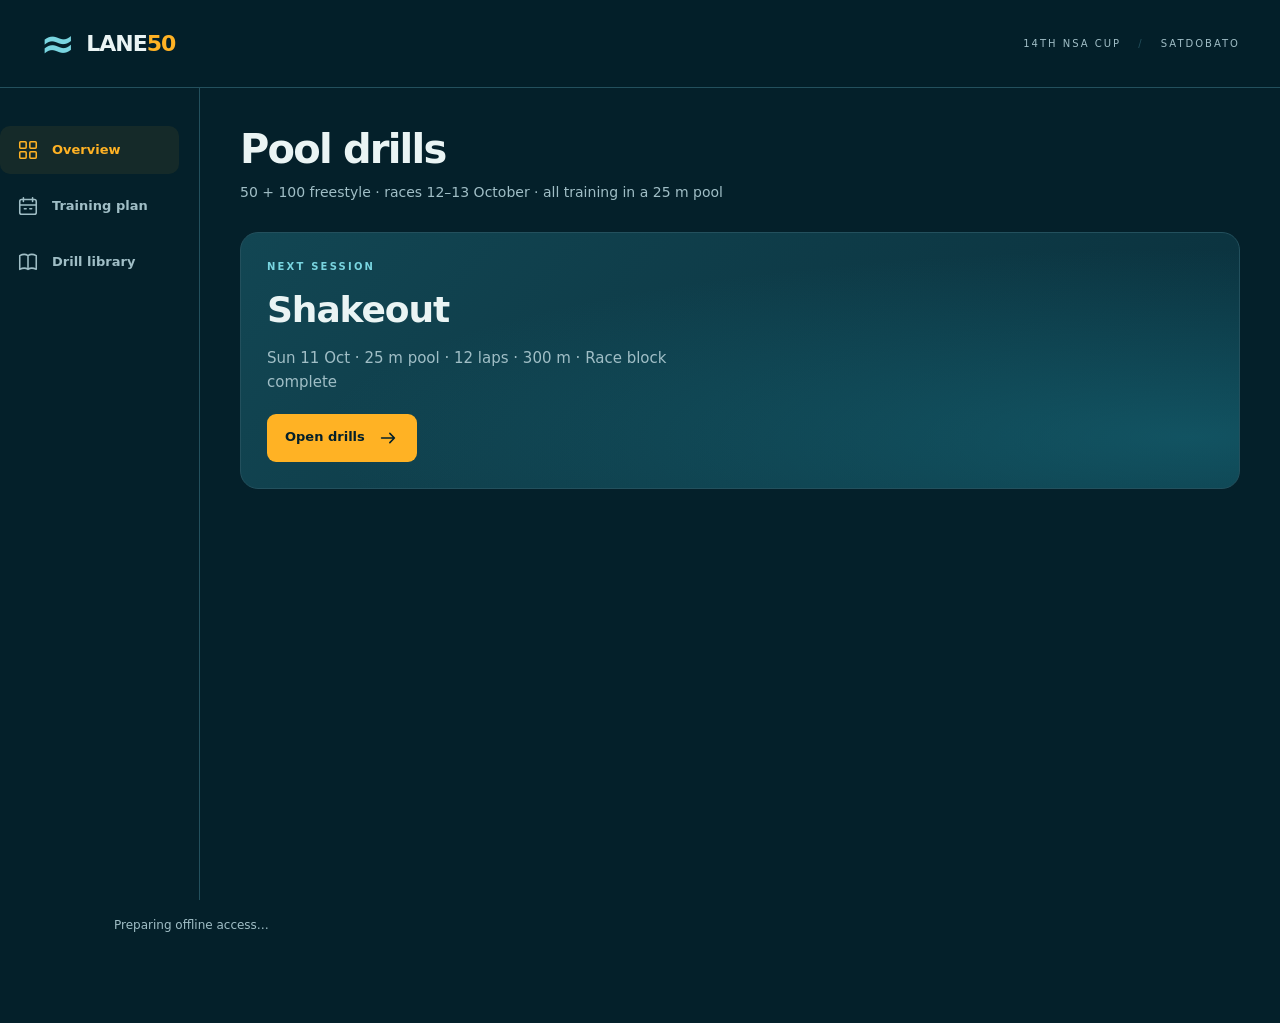
==== commit 298186f1: "Refactor CSS grid layout, enhance session dock styles, and update drill card interactions - Adjusted" ====
--- a/index.html
+++ b/index.html
@@ -9,7 +9,7 @@
     <meta name="theme-color" content="#04202a" />
     <meta
       name="description"
-      content="Your four-week 50 m freestyle training companion for the NSA Cup."
+      content="Your pool-only 50 m and 100 m freestyle taper for the NSA Cup."
     />
     <title>Overview &middot; Lane 50</title>
     <link rel="stylesheet" href="assets/styles.css" />
@@ -27,8 +27,7 @@
         ><span class="brand-mark" aria-hidden="true">&#8776;</span> LANE<span
           >50</span
         ></a
-      ><span class="meet-label">14TH NSA CUP <span>/</span> SATDOBATO</span
-      ><a class="header-link" href="race.html">Race &#8599;</a>
+      ><span class="meet-label">14TH NSA CUP <span>/</span> SATDOBATO</span>
     </header>
     <div class="layout">
       <nav
--- a/assets/interactions.css
+++ b/assets/interactions.css
@@ -64,7 +64,7 @@
   z-index: 12;
   background: var(--bg);
   display: grid;
-  grid-template-columns: repeat(5, minmax(0, 1fr));
+  grid-template-columns: repeat(3, minmax(0, 1fr));
   gap: 8px;
   padding: 12px 0;
   border-bottom: 1px solid var(--line);
@@ -1102,6 +1102,21 @@
   display: block;
   font-size: 18px;
   font-variant-numeric: tabular-nums;
+}
+.session-dock.timer-only {
+  justify-content: flex-end;
+}
+.rest-card {
+  color: var(--muted);
+  border-style: dashed;
+}
+.rest-card:hover {
+  background: #ffffff02;
+  border-color: var(--line);
+}
+.drill-count {
+  font-size: 12px;
+  margin-bottom: 16px;
 }
 @media (max-width: 760px) {
   body[data-page="session"] .session-dock {
@@ -1303,8 +1318,8 @@
 .stopwatch-header h1 { font-size: 22px; letter-spacing: -.03em; }
 .stopwatch-header > .text-link { margin-left: auto; min-height: 48px; display: flex; align-items: center; font-size: 14px; }
 .stopwatch-back { width: 48px; height: 48px; display: grid; place-items: center; border: 1px solid var(--line); border-radius: 50%; }
-.stopwatch { min-height: calc(100svh - 72px); display: flex; flex-direction: column; justify-content: space-evenly; gap: 20px; padding: 16px 0 24px; }
-.stopwatch-display { text-align: center; }
+.stopwatch { min-height: calc(100svh - 72px); display: flex; flex-direction: column; justify-content: flex-start; gap: 20px; padding: 4px 0 24px; }
+.stopwatch-display { flex: 1; display: flex; flex-direction: column; justify-content: center; text-align: center; }
 #race-event { font-size: 14px; color: var(--cyan); }
 .clock-face { width: min(100%, 350px); aspect-ratio: 1; margin: 20px auto 16px; border: 2px solid var(--line); border-radius: 50%; display: flex; flex-direction: column; align-items: center; justify-content: center; background: radial-gradient(circle, var(--surface), transparent 72%); box-shadow: 0 0 0 8px #79d5e005; }
 #race-cue { font-size: 14px; color: var(--muted); min-height: 24px; padding: 0 20px; }
@@ -1318,7 +1333,7 @@
 .stopwatch-controls #sound-status { font-size: 13px; margin: 0; }
 .stopwatch-controls #sound-status:empty { display: none; }
 .stopwatch-controls #result-copy { font-size: 13px; }
-.stopwatch-setup { padding-top: 20px; border-top: 1px solid var(--line); }
+.stopwatch-setup { padding-bottom: 24px; border-bottom: 1px solid var(--line); }
 .stopwatch-setup h2 { font-size: 16px; font-weight: 550; }
 .stopwatch-setup .race-fields { grid-template-columns: repeat(2, minmax(0, 1fr)); margin: 16px 0 0; gap: 14px 16px; }
 .stopwatch-setup .race-fields label { font-size: 12px; color: var(--muted); }
@@ -1342,3 +1357,78 @@
   body[data-page="race"] .race-clock { font-size: 54px; }
   .stopwatch { gap: 16px; }
 }
+
+/* Progressive swim setup: one summary, details only on request. */
+.stopwatch-setup { padding: 0; border: 1px solid var(--line); border-radius: 16px; background: var(--surface); }
+.swim-summary { display: flex; align-items: center; justify-content: space-between; gap: 16px; width: 100%; padding: 16px 18px; border-radius: 16px; background: transparent; color: var(--text); text-align: left; }
+.swim-summary > span:first-child { display: grid; gap: 5px; }
+.swim-summary-label { font-size: 11px; color: var(--muted); }
+#swim-summary-main { font-size: 18px; font-weight: 600; line-height: 1.4; }
+#swim-summary-detail { font-size: 13px; color: var(--muted); line-height: 1.5; }
+#swim-edit-label { color: var(--cyan); font-size: 14px; }
+.swim-summary:disabled { opacity: 1; cursor: default; }
+.swim-summary:disabled #swim-edit-label { display: none; }
+#swim-options { width: min( calc(100% - 32px), 480px); max-height: calc(100dvh - 32px); overflow-y: auto; overscroll-behavior: contain; padding: 24px; border: 1px solid var(--line); border-radius: 24px; background: var(--surface); color: var(--text); }
+#swim-options::backdrop { background: #001219b8; }
+#swim-options > p { color: var(--muted); font-size: 13px; line-height: 1.6; margin-top: 20px; }
+@media (max-width: 600px) {
+  #swim-options { width: 100%; max-width: none; max-height: calc(100dvh - 24px); margin: auto 0 0; padding: 24px 20px max(16px, env(safe-area-inset-bottom)); border-radius: 24px 24px 0 0; }
+  #swim-options::before { content: ''; display: block; width: 36px; height: 4px; margin: -12px auto 20px; border-radius: 4px; background: var(--muted); }
+}
+#done-swim { display: block; min-height: 48px; padding: 12px 16px; margin: 8px 0 0 auto; }
+.race-tool-section { padding: 24px 0; border-bottom: 1px solid var(--line); }
+.race-tool-section h2 { font-size: 20px; }
+.race-tool-section p { font-size: 14px; line-height: 1.6; margin: 12px 0; }
+.race-tool-section button, .race-tool-section summary { min-height: 48px; }
+.race-tool-section summary { padding: 14px 0; cursor: pointer; }
+body[data-page="race"]:not([data-race-tools]) .offline-status { display: none; }
+
+.race-timings { list-style: none; padding: 0; margin: 12px 0; text-align: left; font-variant-numeric: tabular-nums; }
+.race-timings li { padding: 8px 0; border-bottom: 1px solid var(--line); font-size: 14px; }
+.race-timings span { display: block; color: var(--muted); font-size: 12px; }
+#race-splits { width: 100%; max-width: 360px; }
+#mark-race { min-width: 180px; min-height: 48px; }
+
+/* Stable poolside controls in every stopwatch state. */
+/* Leave thumb room below the buttons, in addition to the device safe area. */
+.stopwatch { height: calc(100svh - 72px); min-height: 540px; gap: 12px; padding-bottom: calc(clamp(48px, 8svh, 80px) + env(safe-area-inset-bottom, 0px)); }
+.stopwatch-setup { flex: 0 0 auto; }
+.swim-summary { padding: 12px 16px; }
+.stopwatch-display { flex: 0 0 auto; justify-content: flex-start; }
+.clock-face { width: min(100%, 280px); height: 280px; aspect-ratio: auto; margin: 8px auto;  }
+body[data-page="race"] .race-clock { font-size: clamp(48px, 14vw, 68px);  }
+.clock-unit { margin-top: 0; }
+#race-help { margin: 6px 0 0; }
+#race-splits { flex: 1 1 100px; min-height: 60px; width: 100%; max-width: none; overflow-y: auto; overscroll-behavior: contain; scrollbar-gutter: stable; }
+.stopwatch-controls { flex: 0 0 auto; gap: 0; }
+.stopwatch-actions { width: 100%; display: grid; grid-template-columns: minmax(0, 1fr) minmax(0, 1fr); column-gap: clamp(40px, 12vw, 100px); align-items: stretch; }
+.stopwatch-actions > button { margin: 0; grid-column: 2; grid-row: 1; width: 100%; min-width: 0; height: 88px; min-height: 88px; box-sizing: border-box; border: 2px solid transparent; border-radius: 24px; padding: 12px 8px; display: flex; flex-direction: column; justify-content: center; align-items: center; gap: 5px; font-size: 21px; font-weight: 600; line-height: 1.2; touch-action: manipulation; }
+.stopwatch-actions > #mark-race { grid-column: 1; min-width: 0; min-height: 88px; background: var(--surface); border: 2px solid var(--cyan); color: var(--cyan); }
+.stopwatch-actions small { font-size: 11px; font-weight: 400; color: inherit; }
+#mark-race:disabled { opacity: .45; }
+#mark-label { overflow-wrap: anywhere; }
+#finish-race { background: #f4b2ac; color: #3c1614; }
+.stopwatch-secondary { min-height: 44px; width: 100%; text-align: left; }
+.stopwatch-secondary button { min-height: 44px; }
+#race-result p { margin: 0 0 8px; }
+@media (max-height: 760px) {
+  .clock-face { width: 220px; height: 220px; }
+  .stopwatch { gap: 8px; }
+}
+@media (prefers-reduced-motion: reduce) {
+  .clock-face, body[data-page="race"] .race-clock { transition: none; }
+}
+
+/* Timestamp rows fill the space between the circular clock and controls. */
+.lap-stamps { list-style: none; margin: 0; padding: 0; font-variant-numeric: tabular-nums; }
+.lap-stamps li { height: 48px; display: flex; align-items: center; justify-content: center; border-bottom: 1px solid var(--line); font-size: 19px; color: var(--muted); }
+.lap-stamps li:first-child { color: var(--cyan); }
+.stopwatch-controls { padding-top: 12px; margin-top: auto; }
+#race-result { margin: 0; }
+
+/* Tactile and visual press feedback without moving the touch target. */
+.stopwatch-actions > button:active:not(:disabled) { filter: brightness(.85); box-shadow: inset 0 0 0 2px currentColor; }
+.clock-face { position: relative; }
+#timing-note { position: absolute; top: 24px; color: var(--muted); font-size: 22px; }
+
+.stopwatch-actions > #cancel-race { margin: 0; min-height: 88px; }
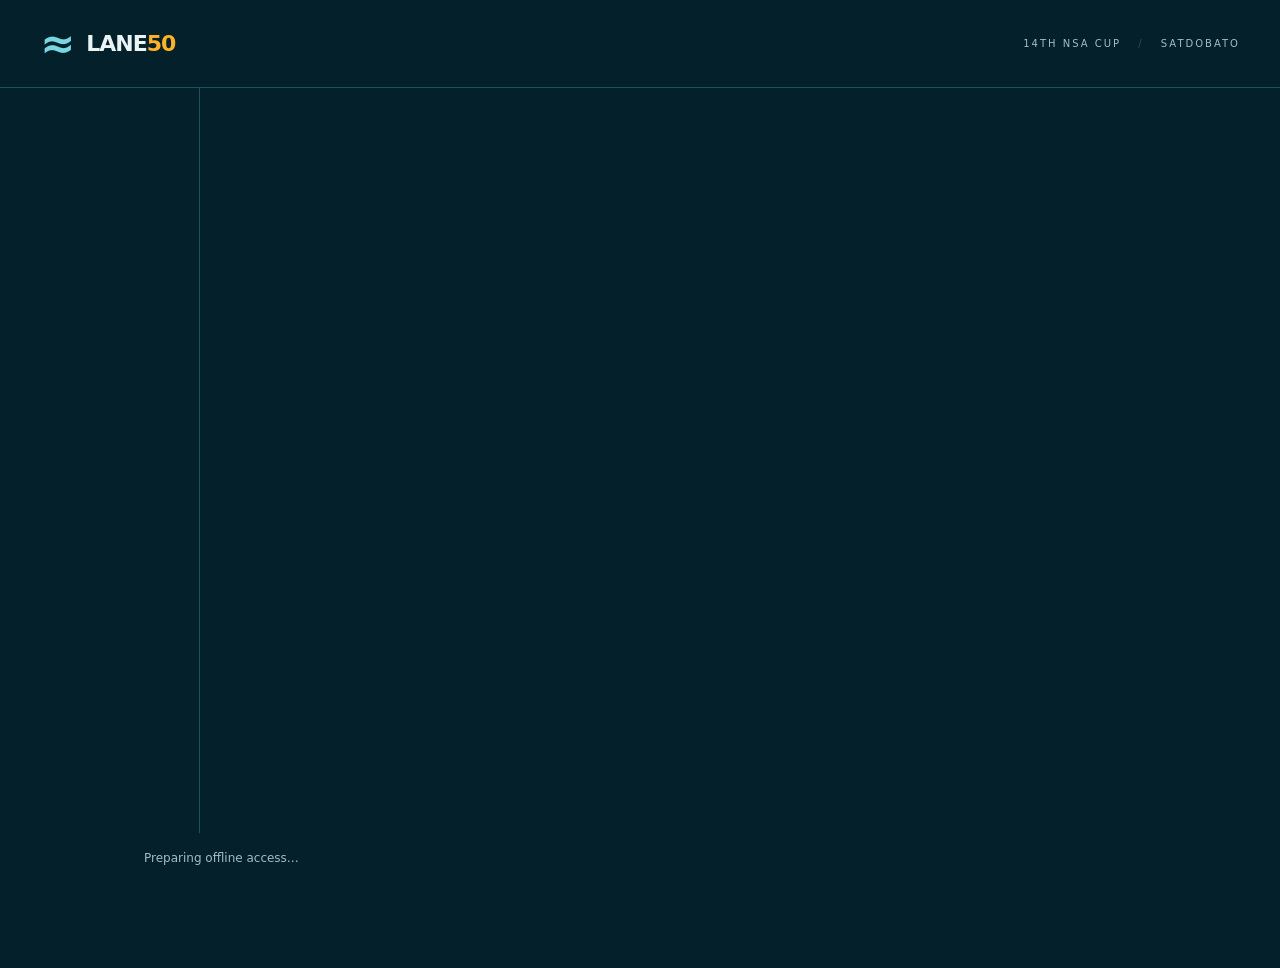
==== commit 60b33a84: "Add training review for September 2026 and implement competition preparation tests - Introduced a co" ====
--- a/index.html
+++ b/index.html
@@ -1,49 +1,3 @@
 <!doctype html>
-<html lang="en">
-  <head>
-    <meta charset="utf-8" />
-    <meta
-      name="viewport"
-      content="width=device-width, initial-scale=1, viewport-fit=cover"
-    />
-    <meta name="theme-color" content="#04202a" />
-    <meta
-      name="description"
-      content="Your pool-only 50 m and 100 m freestyle taper for the NSA Cup."
-    />
-    <title>Overview &middot; Lane 50</title>
-    <link rel="stylesheet" href="assets/styles.css" />
-    <link rel="stylesheet" href="assets/interactions.css" />
-    <script src="assets/data.js" defer></script>
-    <script src="assets/navigation.js" defer></script>
-    <script src="assets/app.js" defer></script>
-    <script src="assets/pickers.js" defer></script>
-    <script src="assets/offline.js" defer></script>
-  </head>
-  <body data-page="overview">
-    <a class="skip-link" href="#main">Skip to content</a>
-    <header class="site-header">
-      <a class="brand" href="index.html" aria-label="Lane 50 overview"
-        ><span class="brand-mark" aria-hidden="true">&#8776;</span> LANE<span
-          >50</span
-        ></a
-      ><span class="meet-label">14TH NSA CUP <span>/</span> SATDOBATO</span>
-    </header>
-    <div class="layout">
-      <nav
-        class="navigation"
-        aria-label="Main navigation"
-        id="navigation"
-      ></nav>
-      <main id="main" tabindex="-1">
-        <noscript
-          ><h1>Lane 50 training</h1>
-          <p>
-            Please enable JavaScript to view your plan and track sessions.
-          </p></noscript
-        >
-      </main>
-    </div>
-    <div id="toast" class="toast" role="status" aria-live="polite"></div>
-  </body>
-</html>
+<html lang="en"><head><meta charset="utf-8"><meta name="viewport" content="width=device-width, initial-scale=1, viewport-fit=cover"><meta name="theme-color" content="#04202a"><meta name="description" content="Your exact 50 m and 100 m freestyle competition preparation, September 26–October 13."><title>Today · Lane 50</title><link rel="stylesheet" href="assets/styles.css"><link rel="stylesheet" href="assets/preparation.css"><script src="assets/data.js" defer></script><script src="assets/navigation.js" defer></script><script src="assets/app.js" defer></script><script src="assets/offline.js" defer></script></head>
+<body data-page="overview"><a class="skip-link" href="#main">Skip to content</a><header class="site-header"><a class="brand" href="index.html" aria-label="Lane 50 today"><span class="brand-mark" aria-hidden="true">≈</span> LANE<span>50</span></a><span class="meet-label">14TH NSA CUP <span>/</span> SATDOBATO</span></header><div class="layout"><nav class="navigation" aria-label="Main navigation" id="navigation"></nav><main id="main" tabindex="-1"><noscript><h1>Competition preparation</h1><p>Enable JavaScript to use your sessions, or <a href="SWIMMING-PLAN.md">read the full swimming plan</a>.</p></noscript></main></div><div id="toast" class="toast" role="status" aria-live="polite"></div></body></html>
--- a/assets/preparation.css
+++ b/assets/preparation.css
@@ -0,0 +1,21 @@
+/* Poolside presentation for the September 26 competition plan. */
+main{max-width:1040px;width:100%;min-width:0;padding-bottom:110px}
+.page-intro{margin-bottom:28px}.page-intro p{margin-top:12px}
+.prep-hero{padding:clamp(24px,5vw,48px);border:1px solid var(--line);border-radius:22px;background:linear-gradient(125deg,#103d49,#092b36);display:grid;gap:18px}
+.prep-hero h2{font-size:clamp(30px,4vw,44px);max-width:650px}.prep-hero .button{justify-self:start;margin-top:8px}
+.prep-distance{font-size:21px;color:var(--cyan);font-weight:650}.prep-section{margin-top:34px}.prep-section>h2{margin-bottom:16px}
+.prep-panel{padding:24px;border:1px solid var(--line);border-radius:var(--radius);background:var(--surface);margin:22px 0;display:grid;gap:16px}.prep-panel .button{justify-self:start}.prep-panel .text-link{justify-self:start}
+.prep-day{display:grid;grid-template-columns:120px 1fr 20px;align-items:center;gap:18px;padding:21px 20px;border-bottom:1px solid var(--line);min-height:92px}.prep-day:hover{background:var(--raised)}.prep-day small{display:block;color:var(--muted);font-size:13px}.prep-day strong{font-size:17px}.prep-date{font-size:14px;font-weight:600}.prep-date small{color:var(--amber)}.prep-timeline{border:1px solid var(--line);border-radius:var(--radius);overflow:hidden}.prep-timeline .prep-day:last-child{border-bottom:0}.prep-day.is-today{background:var(--surface);box-shadow:inset 3px 0 var(--amber)}
+.prep-race-link{display:flex;justify-content:space-between;gap:16px;padding:22px 0;color:var(--cyan)}
+.prep-back{display:inline-flex;align-items:center;min-height:48px;margin-bottom:20px;color:var(--cyan)}.prep-focus{font-size:19px;line-height:1.55;color:var(--text);max-width:760px;margin-bottom:12px}.prep-note{color:var(--muted);margin:12px 0 20px}.prep-progress{font-size:14px;color:var(--muted);padding:16px 0}
+.prep-set{padding:24px;margin-bottom:16px;background:var(--surface);border:1px solid var(--line);border-radius:var(--radius);scroll-margin-top:30px}.prep-set.is-next{border-color:var(--amber)}.prep-set.is-done{border-color:#347d69}.prep-set.is-skipped{border-style:dashed}.prep-set-top{display:flex;align-items:center;gap:12px;margin-bottom:16px}.prep-set-top h2{font-size:19px;flex:1}.prep-number{font-size:13px;color:var(--muted);font-variant-numeric:tabular-nums}.prep-set-status{font-size:12px;color:var(--amber);white-space:nowrap}.is-done .prep-set-status{color:var(--green)}.is-skipped .prep-set-status{color:var(--muted)}
+.prep-prescription{font-size:clamp(21px,3vw,26px);font-weight:650;line-height:1.45;letter-spacing:-.025em}.prep-set-meta{font-size:14px;color:var(--muted);margin:8px 0}.prep-effort{background:transparent;color:var(--cyan);min-height:48px;padding:0 8px;text-decoration:underline;text-underline-offset:4px}.prep-rest{padding:10px 0;color:var(--amber);font-size:16px}.prep-rest strong{margin-right:8px}.prep-cue{margin-top:8px;max-width:760px}.prep-controls{display:flex;align-items:center;gap:12px;flex-wrap:wrap;margin-top:20px}.prep-controls button,.prep-dialog button{min-height:48px}.prep-controls .text-button{padding:12px}.prep-timer-button{padding:10px 16px;background:var(--raised);color:var(--cyan);border-radius:10px;font-size:14px}.prep-done[aria-pressed=true]{background:#174b42;color:var(--green)}
+.prep-details{margin:22px 0;border-top:1px solid var(--line);padding-top:8px}.prep-details>summary{cursor:pointer;padding:16px 0;min-height:52px;font-weight:600;color:var(--cyan)}.prep-details h3{margin:20px 0 8px}.prep-details pre{white-space:pre-wrap;overflow-wrap:anywhere;font:inherit;font-size:14px;color:var(--muted);line-height:1.8;padding:16px;background:var(--surface);border-radius:12px}.prep-details>p{margin-bottom:16px}
+.prep-form-grid{display:grid;grid-template-columns:1fr 1fr;gap:18px}.prep-record form{display:grid;gap:14px}label{display:grid;gap:8px;font-size:14px;color:var(--muted)}input,select,textarea{width:100%;min-width:0;min-height:48px;padding:12px;border-radius:10px;border:1px solid var(--line);background:var(--bg);color:var(--text);font-size:16px}input[aria-invalid=true]{border-color:#ffb2a9}.prep-form-message,.prep-hint{font-size:13px;color:var(--muted)}.prep-form-message:empty,.prep-derived:empty{display:none}.is-error{color:#ffb2a9}.prep-derived{color:var(--cyan);font-variant-numeric:tabular-nums}.prep-record .button{justify-self:start}.prep-logistics{max-width:440px}.prep-panel input#official-result{max-width:320px}
+.prep-event-tabs{display:grid;grid-template-columns:1fr 1fr;gap:12px;margin-bottom:28px}.prep-event-tabs a{display:block;border:1px solid var(--line);border-radius:14px;padding:18px 20px;font-size:22px;font-weight:650;background:var(--surface)}.prep-event-tabs small{display:block;font-size:13px;font-weight:400;color:var(--muted)}.prep-event-tabs [aria-current=page]{border-color:var(--amber);color:var(--amber)}.prep-race-cues{display:grid;grid-template-columns:1fr 1fr;gap:14px}.prep-race-cues article{background:var(--surface);border-radius:14px;padding:22px;border:1px solid var(--line)}.prep-race-cues h3{color:var(--amber);font-size:17px;margin-bottom:12px}
+.prep-dialog{width:min(540px,calc(100% - 28px));max-height:85dvh;padding:24px;border:1px solid var(--line);border-radius:20px;background:var(--surface);color:var(--text)}.prep-dialog::backdrop{background:#00131dda;backdrop-filter:blur(3px)}.prep-dialog-head{display:flex;align-items:center;justify-content:space-between;gap:12px;margin-bottom:18px}.prep-dialog>p{margin:12px 0}.prep-dialog .text-button{padding:12px}.prep-clock{font-size:72px!important;font-weight:650;font-variant-numeric:tabular-nums;text-align:center}.prep-timer-options{display:flex;flex-wrap:wrap;gap:10px;margin-top:20px}.prep-timer-options [aria-pressed=true]{border-color:var(--amber);color:var(--amber)}
+.prep-timer-dock{position:fixed;right:24px;bottom:24px;z-index:15;display:flex;align-items:center;gap:24px;border:1px solid var(--amber);background:var(--surface);padding:14px 22px;border-radius:14px;box-shadow:0 8px 30px #00131d88}.prep-timer-dock strong{color:var(--amber);font-size:22px;font-variant-numeric:tabular-nums}.prep-timer-dock[hidden]{display:none}.has-prep-timer main{padding-bottom:180px}.toast{z-index:100}.offline-status{pointer-events:none}
+@media(max-width:760px){main{padding-bottom:105px}.site-header .meet-label{font-size:10px}.prep-day{grid-template-columns:88px 1fr 12px;gap:12px;padding:17px 13px}.prep-day strong{font-size:15px}.prep-date{font-size:12px}.prep-set{padding:20px 17px}.prep-set-top{gap:9px}.prep-controls{gap:8px}.prep-controls .button{font-size:14px;padding:12px 16px}.prep-race-cues{grid-template-columns:1fr}.prep-panel{padding:20px 17px}.prep-timer-dock{bottom:calc(80px + env(safe-area-inset-bottom));left:18px;right:18px;justify-content:space-between;padding:10px 18px}.has-prep-timer main{padding-bottom:185px}.prep-event-tabs a{padding:16px}.prep-prescription{font-size:21px}.prep-hero .button{width:100%;justify-content:center}.prep-form-grid{gap:14px}.prep-record .prep-panel{padding:14px}.prep-section{margin-top:28px}}
+@media(prefers-reduced-motion:reduce){*{scroll-behavior:auto!important;transition:none!important}}
+.text-button{background:transparent;color:var(--muted);padding:12px;min-height:48px;border-radius:8px}.text-button:hover{color:var(--text);background:var(--raised)}.dialog-open{overflow:hidden}.offline-status{max-width:1040px;margin:0 auto;padding:16px 24px 100px;color:var(--muted);font-size:12px}.prep-dialog .button{min-width:80px}
+.prep-quick-links{display:flex;flex-wrap:wrap;gap:8px;margin:-8px 0 24px}.prep-quick-links a{display:flex;align-items:center;min-height:48px;padding:8px 16px;border:1px solid var(--line);border-radius:10px;color:var(--cyan);font-size:14px}.prep-quick-links a:hover{background:var(--raised)}.prep-section[id],.prep-panel[id]{scroll-margin-top:24px}
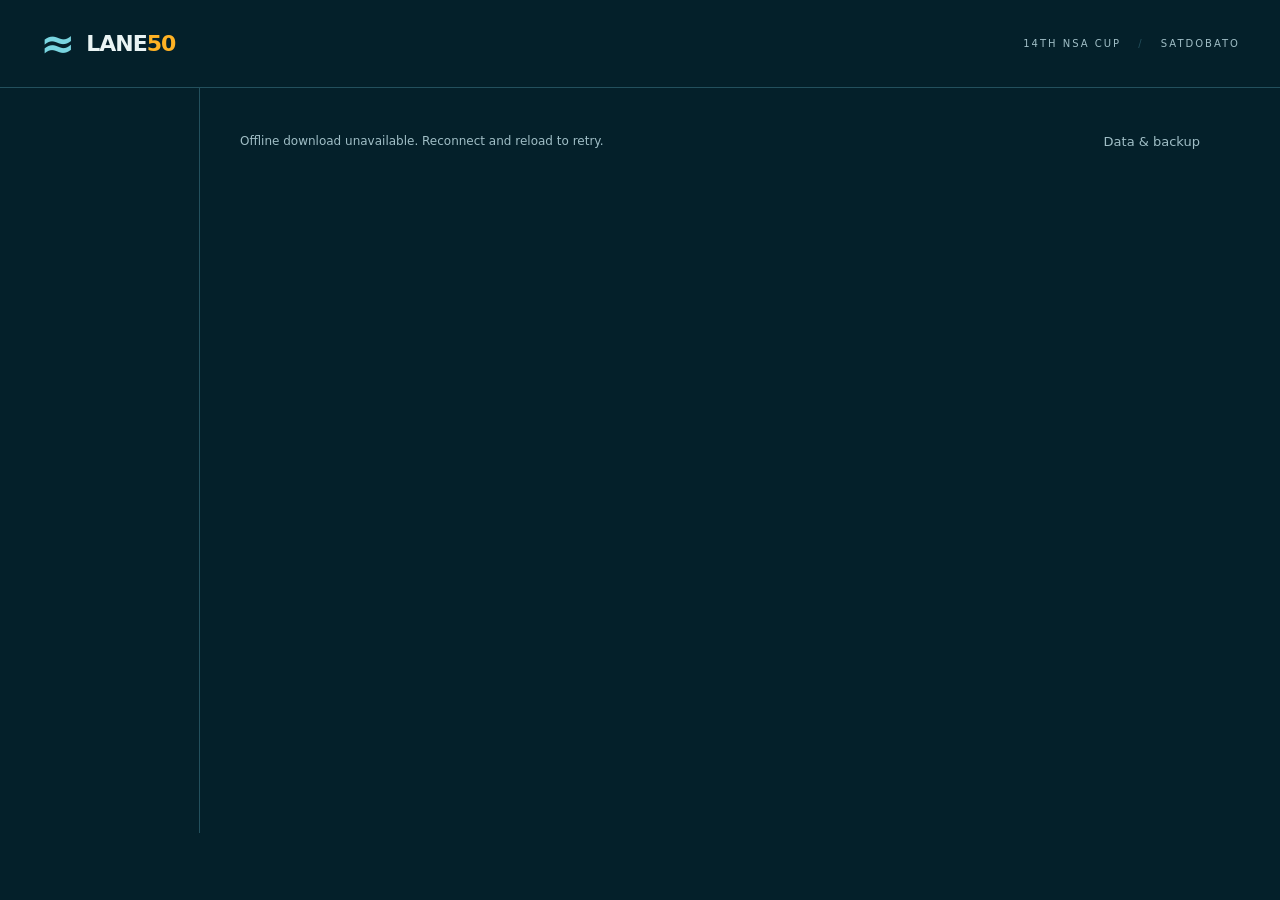
==== commit a5d72766: "Add manifest file and comprehensive tests for poolside functionality - Created a new manifest.webman" ====
--- a/index.html
+++ b/index.html
@@ -1,3 +1,3 @@
 <!doctype html>
-<html lang="en"><head><meta charset="utf-8"><meta name="viewport" content="width=device-width, initial-scale=1, viewport-fit=cover"><meta name="theme-color" content="#04202a"><meta name="description" content="Your exact 50 m and 100 m freestyle competition preparation, September 26–October 13."><title>Today · Lane 50</title><link rel="stylesheet" href="assets/styles.css"><link rel="stylesheet" href="assets/preparation.css"><script src="assets/data.js" defer></script><script src="assets/navigation.js" defer></script><script src="assets/app.js" defer></script><script src="assets/offline.js" defer></script></head>
+<html lang="en"><head><meta charset="utf-8"><meta name="viewport" content="width=device-width, initial-scale=1, viewport-fit=cover"><meta name="theme-color" content="#04202a"><meta name="description" content="Your exact 50 m and 100 m freestyle competition preparation, September 26–October 13."><title>Today · Lane 50</title><link rel="stylesheet" href="assets/styles.css"><link rel="stylesheet" href="assets/preparation.css"><link rel="manifest" href="manifest.webmanifest"><link rel="apple-touch-icon" href="assets/icon-192.png"><script src="assets/data.js" defer></script><script src="assets/navigation.js" defer></script><script src="assets/storage.js" defer></script><script src="assets/app.js" defer></script><script src="assets/settings.js" defer></script><script src="assets/offline.js" defer></script></head>
 <body data-page="overview"><a class="skip-link" href="#main">Skip to content</a><header class="site-header"><a class="brand" href="index.html" aria-label="Lane 50 today"><span class="brand-mark" aria-hidden="true">≈</span> LANE<span>50</span></a><span class="meet-label">14TH NSA CUP <span>/</span> SATDOBATO</span></header><div class="layout"><nav class="navigation" aria-label="Main navigation" id="navigation"></nav><main id="main" tabindex="-1"><noscript><h1>Competition preparation</h1><p>Enable JavaScript to use your sessions, or <a href="SWIMMING-PLAN.md">read the full swimming plan</a>.</p></noscript></main></div><div id="toast" class="toast" role="status" aria-live="polite"></div></body></html>
--- a/assets/preparation.css
+++ b/assets/preparation.css
@@ -19,3 +19,261 @@
 @media(prefers-reduced-motion:reduce){*{scroll-behavior:auto!important;transition:none!important}}
 .text-button{background:transparent;color:var(--muted);padding:12px;min-height:48px;border-radius:8px}.text-button:hover{color:var(--text);background:var(--raised)}.dialog-open{overflow:hidden}.offline-status{max-width:1040px;margin:0 auto;padding:16px 24px 100px;color:var(--muted);font-size:12px}.prep-dialog .button{min-width:80px}
 .prep-quick-links{display:flex;flex-wrap:wrap;gap:8px;margin:-8px 0 24px}.prep-quick-links a{display:flex;align-items:center;min-height:48px;padding:8px 16px;border:1px solid var(--line);border-radius:10px;color:var(--cyan);font-size:14px}.prep-quick-links a:hover{background:var(--raised)}.prep-section[id],.prep-panel[id]{scroll-margin-top:24px}
+/* Restore the original focused day view and shared footer timer. */
+body[data-page="session"] .navigation { display:none; }
+body[data-page="session"] .layout { display:block; max-width:840px; padding:0; }
+body[data-page="session"] .site-header { max-width:840px; min-height:72px; }
+body[data-page="session"] main { padding-bottom:120px; }
+body[data-page="session"] .site-header .prep-back { margin:0; min-height:48px; }
+.classic-session-date { margin-left:auto; font-size:14px; color:var(--muted); }
+.classic-session-tools { display:flex; align-items:center; justify-content:space-between; gap:16px; }
+.completion-help { font-size:13px; color:var(--muted); margin-top:20px; }
+.classic-set { padding:0; border-radius:13px; border:1px solid var(--line); border-left:3px solid var(--cyan); overflow:hidden; }
+.classic-set.is-next { border-color:var(--line); border-left-color:var(--cyan); }
+.classic-set.is-done { border-color:#347d69; border-left-color:var(--green); }
+.classic-set-toggle { display:flex; align-items:flex-start; gap:14px; padding:20px; text-align:left; width:100%; background:transparent; }
+.classic-set-toggle:hover { background:#ffffff04; }
+.classic-set-toggle:focus-visible { outline-offset:-4px; }
+.classic-number { width:26px; flex-shrink:0; padding-top:2px; font-size:16px; font-weight:650; color:var(--cyan); }
+.classic-content { display:block; min-width:0; flex:1; }
+.classic-content > span { display:block; }
+.classic-title { font-size:18px; font-weight:650; color:var(--text); margin-bottom:8px; }
+.classic-content .prep-prescription { font-size:16px; font-weight:400; letter-spacing:0; line-height:1.6; color:var(--text); }
+.classic-content .prep-set-meta { font-size:12px; margin:6px 0; }
+.classic-content .prep-rest { padding:0; margin-top:10px; font-size:14px; }
+.classic-content .prep-cue { font-size:14px; color:var(--muted); line-height:1.6; }
+.classic-check { display:grid; place-items:center; width:24px; height:24px; flex-shrink:0; border:1px solid var(--line); border-radius:50%; color:var(--green); font-size:14px; }
+.is-done .classic-check { border-color:var(--green); background:#65ddb01a; }
+.classic-set-footer { display:flex; align-items:center; justify-content:space-between; padding:0 20px 0 60px; }
+.classic-set-footer .text-button { min-height:48px; font-size:12px; padding:8px 10px; }
+.classic-set-footer .prep-set-status { color:var(--muted); }
+.classic-timer-footer { position:fixed; bottom:0; left:50%; transform:translateX(-50%); width:100%; max-width:840px; z-index:22; display:flex; align-items:center; justify-content:space-between; gap:20px; border-top:1px solid var(--line); background:#062733f7; backdrop-filter:blur(14px); padding:12px 24px calc(12px + env(safe-area-inset-bottom,0px)); }
+.classic-footer-label { color:var(--muted); font-size:14px; }
+.classic-timer-footer .prep-timer-dock { position:static; transform:none; display:flex; align-items:center; gap:20px; padding:8px 14px; min-height:52px; margin:0; background:var(--raised); border:1px solid #7299a4; border-radius:9px; box-shadow:none; }
+.classic-timer-footer .prep-timer-dock span { font-size:12px; text-align:left; }
+.classic-timer-footer .prep-timer-dock small { display:block; font-size:11px; color:var(--muted); }
+.classic-timer-footer .prep-timer-dock strong { font-size:22px; }
+#custom-rest { margin:16px 0; }
+#custom-rest > div { display:flex; gap:10px; margin-top:8px; }
+#custom-rest input { min-width:0; flex:1; }
+.prep-timer-options { display:grid; grid-template-columns:repeat(3,minmax(0,1fr)); }
+.prep-dialog .prep-controls { display:grid; grid-template-columns:1fr 1fr; }
+@media(max-width:760px){
+ body[data-page="session"] .site-header { padding:10px 18px; }
+ body[data-page="session"] .page-intro h1 { font-size:32px; }
+ .classic-set-toggle { padding:17px 14px; gap:10px; }
+ .classic-number { width:22px; font-size:14px; }
+ .classic-title { font-size:17px; }
+ .classic-check { width:22px; height:22px; }
+ .classic-set-footer { padding:0 14px 0 46px; }
+ .classic-timer-footer { padding:10px 18px calc(10px + env(safe-area-inset-bottom,0px)); gap:12px; }
+ .classic-footer-label { font-size:13px; }
+ .classic-timer-footer .prep-timer-dock { flex:0 0 auto; }
+ body[data-page="session"] .offline-status { padding-bottom:115px; }
+}
+@media print { .classic-timer-footer { display:none; } }
+
+/* Compact, independent date cards for the Plan and Coming next. */
+.prep-timeline {
+  display: grid;
+  grid-template-columns: repeat(2, minmax(0, 1fr));
+  gap: 12px;
+  overflow: visible;
+  border: 0;
+  border-radius: 0;
+}
+.prep-day {
+  display: flex;
+  flex-direction: column;
+  align-items: stretch;
+  gap: 7px;
+  min-width: 0;
+  min-height: 126px;
+  padding: 16px 18px;
+  border: 1px solid var(--line);
+  border-radius: 14px;
+  background: var(--surface);
+  scroll-margin-top: 16px;
+}
+.prep-timeline .prep-day:last-child { border: 1px solid var(--line); }
+.prep-day:hover,
+.prep-day:focus-visible { border-color: var(--cyan); background: var(--raised); }
+.prep-day.is-today { border-color: var(--amber); box-shadow: none; }
+.prep-day.is-rest { background: #082833; }
+.prep-day-date { display: flex; align-items: center; justify-content: space-between; gap: 8px; color: var(--muted); font-size: 13px; font-weight: 600; }
+.prep-day-today { color: var(--amber); }
+.prep-day .prep-day-title { color: var(--text); font-size: 18px; line-height: 1.25; letter-spacing: -.02em; }
+.prep-day-bottom { display: flex; align-items: center; justify-content: space-between; gap: 12px; margin-top: auto; color: var(--muted); font-size: 12px; line-height: 1.35; }
+.prep-day-arrow { display: grid; place-items: center; width: 28px; height: 28px; flex: 0 0 28px; border-radius: 50%; background: #79d5e015; color: var(--cyan); font-size: 17px; }
+.prep-day.is-today .prep-day-arrow { color: var(--amber); }
+.prep-find-day { display: inline-flex; align-items: center; justify-content: center; min-height: 48px; padding: 10px 15px; border: 1px solid var(--line); border-radius: 10px; color: var(--cyan); font-size: 13px; font-weight: 600; }
+
+/* Keep the earlier day interaction, with prescription, effort and rest easy to scan. */
+body[data-page="session"] .page-intro { margin-bottom: 16px; }
+body[data-page="session"] .prep-focus { margin-bottom: 7px; font-size: 17px; }
+body[data-page="session"] .prep-note { margin: 7px 0 13px; font-size: 14px; }
+.completion-help { margin-top: 12px; }
+.classic-set { margin-bottom: 10px; }
+.classic-set-toggle { padding: 15px 17px; }
+.classic-title { margin-bottom: 5px; font-size: 17px; }
+.classic-content .prep-prescription { font-size: 15px; line-height: 1.5; }
+.classic-content .prep-set-meta { display: flex; flex-wrap: wrap; gap: 5px 12px; margin: 7px 0 0; font-size: 12px; line-height: 1.4; }
+.classic-content .prep-set-meta > span { display: inline-block; }
+.classic-content .set-effort { color: var(--cyan); }
+.classic-content .set-rest { color: var(--amber); }
+.classic-content .prep-cue { margin-top: 7px; font-size: 13px; line-height: 1.5; }
+.classic-set-footer { min-height: 44px; }
+
+@media (max-width: 760px) {
+  .prep-timeline { grid-template-columns: 1fr; }
+  .prep-day { min-height: 114px; padding: 14px 16px; }
+  .prep-day .prep-day-title { font-size: 17px; }
+  body[data-page="session"] .prep-focus { font-size: 16px; }
+  .classic-set-toggle { padding: 13px 14px; }
+}
+
+/* Clear current-day and completion states at a glance. */
+.prep-hero.is-today { border: 2px solid var(--amber); box-shadow: 0 0 0 3px #ffb22424; }
+.prep-day.is-today,
+.prep-timeline .prep-day.is-today:last-child { border: 2px solid var(--amber); background: #42371d; box-shadow: 0 0 0 2px #ffb22421; }
+.prep-day.is-today .prep-day-date,
+.prep-day.is-today .prep-day-bottom { color: #f7dfb1; }
+.classic-set.is-done { border: 2px solid var(--green); border-left-width: 5px; background: #103d38; }
+.classic-set.is-done .classic-set-toggle:hover { background: #ffffff08; }
+.classic-set.is-done .classic-check { background: var(--green); border-color: var(--green); color: #062733; font-size: 18px; font-weight: 800; }
+.classic-set.is-done .classic-set-footer .prep-set-status { color: var(--green); background: #65ddb024; border-radius: 99px; padding: 3px 10px; font-size: 12px; font-weight: 750; }
+.classic-set.is-skipped { border-color: #9e915c; border-style: dashed; }
+.classic-set.is-skipped .classic-set-footer .prep-set-status { color: #eac985; }
+.session-complete { display: flex; align-items: center; justify-content: space-between; gap: 12px; margin: 16px 0 24px; padding: 16px; border: 1px solid var(--line); border-radius: 13px; background: var(--surface); }
+.session-complete p { font-size: 14px; font-weight: 650; }
+.session-complete .button { flex-shrink: 0; }
+.session-complete.is-complete { border-color: var(--green); background: #103d38; }
+.session-complete.is-complete p { color: var(--green); }
+.session-complete.is-complete .button:disabled { opacity: 1; background: var(--green); color: #062733; }
+.ui-icon { width: 19px; height: 19px; stroke-width: 2; }
+.prep-back, .text-link, .prep-find-day { display: inline-flex; align-items: center; gap: 8px; min-height: 48px; }
+.prep-back { padding: 0 10px; margin-left: -10px; border-radius: 9px; }
+.prep-back:hover, .text-link:hover { background: #ffffff08; }
+.button, .text-button, .prep-find-day, .prep-back, .prep-timer-dock { transition: background-color .15s, box-shadow .15s; }
+.button:active:not(:disabled), .text-button:active { box-shadow: inset 0 0 0 2px #ffffff40; }
+.hero-progress { color: var(--green); font-size: 14px; }
+.session-progress { min-width: 0; }
+.session-progress .prep-progress { padding: 10px 0 0; }
+.session-progress .text-link { font-size: 13px; }
+.classic-session-tools { align-items: flex-start; margin-bottom: 8px; }
+.classic-session-tools > .text-button { flex-shrink: 0; border: 1px solid var(--line); }
+.classic-set, .classic-set.is-next { border-width: 2px; border-left-width: 5px; }
+.classic-content .prep-set-meta { font-size: 13px; }
+.classic-content .prep-cue { font-size: 14px; }
+.classic-timer-footer .prep-timer-dock { flex: 1; min-width: 0; justify-content: space-between; border-color: var(--line); }
+.classic-timer-footer .prep-timer-dock .ui-icon { width: 16px; }
+.classic-timer-footer > .button { min-width: 90px; min-height: 52px; }
+.classic-timer-footer.is-finished { border-top-color: var(--green); }
+.classic-timer-footer.is-finished #timer-preview { color: var(--green); }
+.prep-quick-links { gap: 8px; }
+.prep-quick-links a { flex: 1; justify-content: center; }
+.prep-details > summary { list-style: none; display: flex; align-items: center; justify-content: space-between; gap: 16px; }
+.prep-details > summary::-webkit-details-marker { display: none; }
+.prep-details > summary::after { content: ''; width: 8px; height: 8px; flex-shrink: 0; border-right: 2px solid currentColor; border-bottom: 2px solid currentColor; transform: rotate(45deg); margin: 0 5px 5px; }
+.prep-details[open] > summary::after { transform: rotate(225deg); margin-bottom: 0; }
+body.has-prep-timer .toast { bottom: calc(100px + env(safe-area-inset-bottom, 0px)); }
+main, body[data-page="session"] main, .has-prep-timer main { padding-bottom: 24px; }
+.offline-status, body[data-page="session"] .offline-status { padding: 12px 24px calc(105px + env(safe-area-inset-bottom, 0px)); }
+@media (max-width: 380px) {
+  .prep-form-grid { grid-template-columns: 1fr; }
+  .classic-timer-footer { gap: 8px; padding-left: 12px; padding-right: 12px; }
+  .classic-timer-footer .prep-timer-dock { gap: 10px; padding: 8px 10px; }
+}
+@media (max-width: 760px) {
+  .classic-check { width: 27px; height: 27px; }
+  .session-complete { flex-direction: column; align-items: stretch; }
+  .session-complete .button { width: 100%; }
+}
+
+/* Poolside hierarchy and persistent actions. */
+[hidden] { display: none !important; }
+.app-status { display: flex; align-items: center; justify-content: space-between; gap: 12px; margin: -10px 0 12px; font-size: 12px; color: var(--muted); }
+.app-status .text-button { font-size: 13px; padding: 8px 0 8px 12px; }
+.save-warning { position: sticky; top: 0; z-index: 35; display: flex; align-items: center; gap: 12px; padding: 12px; margin-bottom: 16px; background: #493c20; border: 1px solid var(--amber); border-radius: 12px; }
+.save-warning p { flex: 1; font-size: 14px; }
+.save-warning .button { padding: 12px; }
+.classic-content .prep-prescription { font-size: 20px; font-weight: 650; line-height: 1.45; }
+.classic-content .classic-title { font-size: 15px; font-weight: 500; color: var(--muted); margin-bottom: 8px; }
+.classic-content .prep-set-meta { display: grid; gap: 6px; font-size: 15px; margin-top: 12px; }
+.classic-content .set-distance { font-size: 13px; color: var(--muted); }
+.classic-content .set-rest { font-size: 16px; font-weight: 600; }
+.classic-content .prep-cue { font-size: 15px; line-height: 1.55; margin-top: 12px; }
+.classic-set.is-next { border-color: var(--amber); border-left-color: var(--amber); }
+.classic-set.is-next .prep-set-status { color: var(--amber); font-weight: 650; }
+.classic-set-footer { padding: 0 14px 4px; gap: 8px; flex-wrap: wrap; }
+.classic-set-footer .prep-set-status { margin-right: auto; }
+.classic-set-footer .text-button { font-size: 13px; }
+.classic-set-footer .set-rest-choice { color: var(--cyan); }
+.prep-set { scroll-margin-top: calc(20px + var(--save-warning-height, 0px)); }
+.classic-timer-footer { display: grid; grid-template-columns: minmax(0,1fr); justify-content: stretch; gap: 4px; padding-top: 4px; }
+.footer-next { display: flex; align-items: center; justify-content: space-between; min-height: 48px; color: var(--cyan); font-size: 14px; padding: 6px 4px; }
+.footer-next::after { content: '↓'; padding-left: 12px; }
+.timer-row { display: flex; align-items: stretch; gap: 12px; min-width: 0; }
+.timer-row > .button { min-width: 90px; min-height: 52px; }
+.classic-timer-footer .prep-timer-dock { flex: 1; }
+.prep-timer-dock > span { min-width: 0; }
+body[data-page="session"] main { padding-bottom: calc(150px + env(safe-area-inset-bottom, 0px)); }
+body.has-prep-timer .toast { bottom: calc(155px + env(safe-area-inset-bottom, 0px)); }
+.rest-choices { display: flex; flex-wrap: wrap; gap: 10px; }
+#set-rest-options { padding: 16px; background: var(--bg); border: 1px solid var(--line); border-radius: 12px; }
+#set-rest-options fieldset { border: 0; padding: 0; margin: 16px 0 0; min-width: 0; }
+#set-rest-options legend { color: var(--cyan); font-size: 15px; padding: 0 0 8px; }
+#set-rest-options h3 { font-size: 18px; }
+#set-rest-options h3:first-child { margin-top: 0; }
+#rest-dialog .prep-clock { font-size: 48px !important; line-height: 1.1; margin: 8px 0; }
+#rest-dialog .prep-details { margin: 14px 0; }
+#set-rest-options p, #timer-context, #timer-selection { font-size: 14px; }
+.prep-dialog { overflow-y: auto; overscroll-behavior: contain; }
+.prep-dialog h3 { margin-top: 16px; }
+.field-error { color: #ffb2a9; font-size: 13px; }
+.field-error:empty { display: none; }
+.data-dialog > * + * { margin-top: 16px; }
+.data-dialog hr { border: 0; border-top: 1px solid var(--line); margin: 24px 0; }
+.data-dialog .prep-dialog-head { margin-top: 0; }
+.data-dialog input[type="file"] { padding: 8px; font-size: 14px; }
+.data-dialog input::file-selector-button { padding: 10px; background: var(--raised); color: var(--text); border: 1px solid var(--line); border-radius: 6px; margin-right: 8px; }
+.results-grid { display: grid; grid-template-columns: repeat(2, minmax(0,1fr)); gap: 16px; }
+.result-card { margin: 0; align-content: start; }
+.result-time { color: var(--cyan); font-size: 30px; font-weight: 650; overflow-wrap: anywhere; }
+.result-time small { font-size: 15px; }
+.result-rehearsal { border-top: 1px solid var(--line); padding-top: 16px; }
+.result-rehearsal h3 { font-size: 16px; margin-bottom: 8px; }
+.results-actions { display: grid; justify-items: start; gap: 12px; margin-top: 24px; }
+.results-actions textarea { min-height: 180px; }
+body[data-page="race"] .page-intro { margin-bottom: 18px; }
+body[data-page="race"] .prep-event-tabs { margin-bottom: 16px; }
+body[data-page="race"] .prep-event-tabs a { padding: 12px 16px; }
+.warmup-action { display: flex; justify-content: center; margin-top: 16px; }
+.prep-logistics { max-width: none; margin: 14px 0; padding: 0; }
+.prep-logistics summary { font-size: 14px; overflow-wrap: anywhere; }
+.prep-quick-links { position: sticky; top: var(--save-warning-height, 0px); z-index: 20; background: var(--bg); margin: 0; padding: 8px 0; }
+.prep-quick-links a { background: var(--surface); padding: 8px; }
+body[data-page="race"] .prep-section[id], body[data-page="race"] .prep-panel[id], body[data-page="race"] .prep-set { scroll-margin-top: calc(80px + var(--save-warning-height, 0px)); }
+body:not([data-page="session"]) main { padding-bottom: calc(100px + env(safe-area-inset-bottom, 0px)); }
+@media (max-width: 760px) {
+  .results-grid { grid-template-columns: 1fr; }
+  .classic-set-toggle { gap: 8px; padding: 16px 12px; }
+  .classic-number { width: 20px; }
+  .classic-content .prep-prescription { font-size: 19px; }
+  .classic-check { width: 25px; height: 25px; }
+  .prep-hero { gap: 16px; }
+  .prep-dialog { padding: 20px; }
+}
+@media (max-width: 380px) {
+  .timer-row { gap: 8px; }
+  .timer-row > .button { min-width: 78px; padding: 10px; }
+  .classic-set-footer { gap: 4px; }
+  .classic-set-footer .text-button { padding: 8px; }
+}
+@media print {
+  .app-status, .save-warning, .classic-timer-footer, .classic-set-footer, .session-complete, .completion-help, .classic-session-tools, .prep-quick-links, .warmup-action { display: none !important; }
+  .prep-set, .prep-panel, .prep-day { break-inside: avoid; background: white !important; color: black; border-color: #555 !important; }
+  .classic-content > span, .classic-content .prep-set-meta > span, .classic-number { color: black !important; }
+  .classic-check { display: none; }
+  body[data-page="session"] main { padding-bottom: 0; }
+}
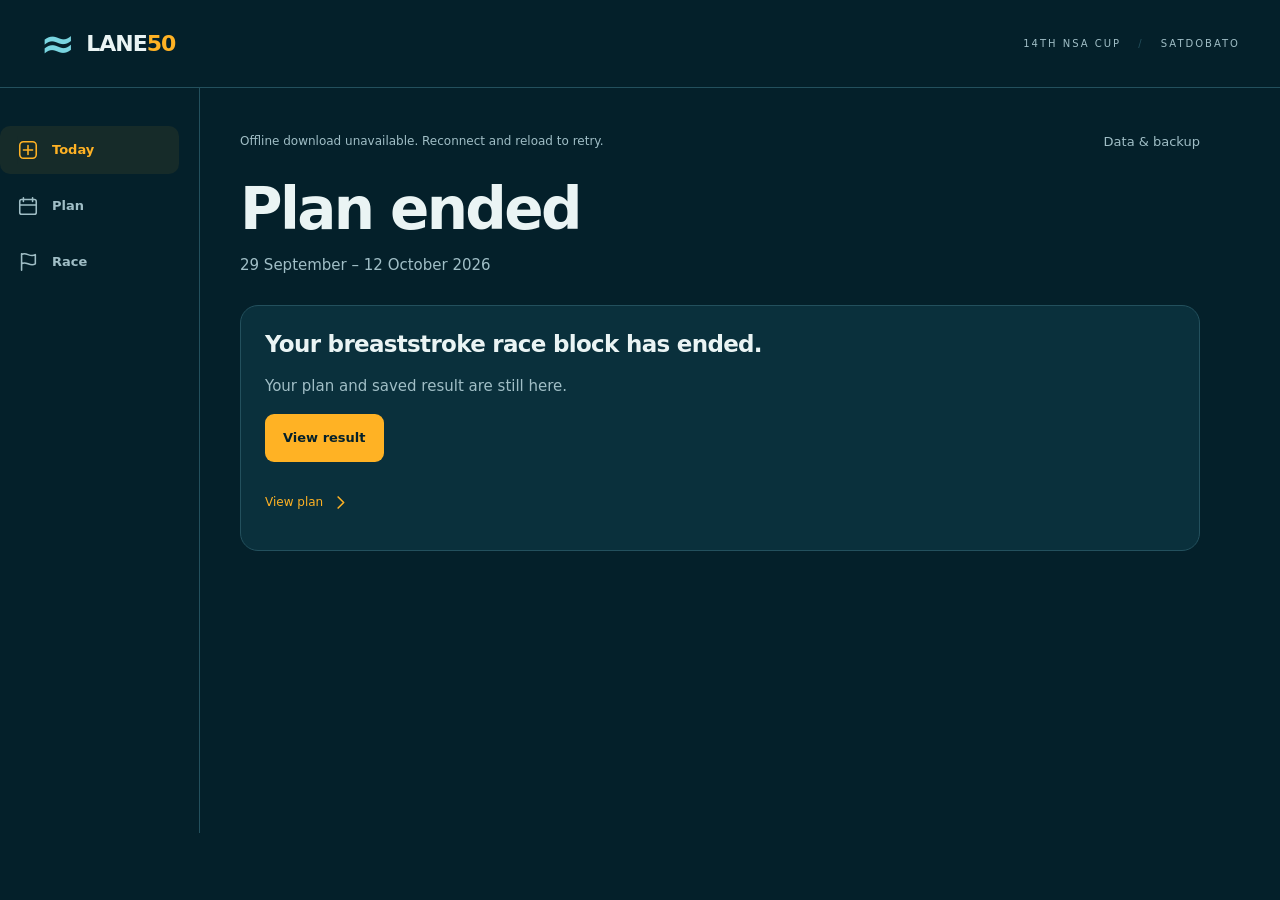
==== commit b7c89e09: "Replace training plan with breaststroke program" ====
--- a/index.html
+++ b/index.html
@@ -1,3 +1,3 @@
 <!doctype html>
-<html lang="en"><head><meta charset="utf-8"><meta name="viewport" content="width=device-width, initial-scale=1, viewport-fit=cover"><meta name="theme-color" content="#04202a"><meta name="description" content="Your exact 50 m and 100 m freestyle competition preparation, September 26–October 13."><title>Today · Lane 50</title><link rel="stylesheet" href="assets/styles.css"><link rel="stylesheet" href="assets/preparation.css"><link rel="manifest" href="manifest.webmanifest"><link rel="apple-touch-icon" href="assets/icon-192.png"><script src="assets/data.js" defer></script><script src="assets/navigation.js" defer></script><script src="assets/storage.js" defer></script><script src="assets/app.js" defer></script><script src="assets/settings.js" defer></script><script src="assets/offline.js" defer></script></head>
-<body data-page="overview"><a class="skip-link" href="#main">Skip to content</a><header class="site-header"><a class="brand" href="index.html" aria-label="Lane 50 today"><span class="brand-mark" aria-hidden="true">≈</span> LANE<span>50</span></a><span class="meet-label">14TH NSA CUP <span>/</span> SATDOBATO</span></header><div class="layout"><nav class="navigation" aria-label="Main navigation" id="navigation"></nav><main id="main" tabindex="-1"><noscript><h1>Competition preparation</h1><p>Enable JavaScript to use your sessions, or <a href="SWIMMING-PLAN.md">read the full swimming plan</a>.</p></noscript></main></div><div id="toast" class="toast" role="status" aria-live="polite"></div></body></html>
+<html lang="en"><head><meta charset="utf-8"><meta name="viewport" content="width=device-width, initial-scale=1, viewport-fit=cover"><meta name="theme-color" content="#04202a"><meta name="description" content="Your 50 m breaststroke competition preparation, September 29–October 12."><title>Today · Lane 50</title><link rel="stylesheet" href="assets/styles.css"><link rel="stylesheet" href="assets/preparation.css"><link rel="manifest" href="manifest.webmanifest"><link rel="apple-touch-icon" href="assets/icon-192.png"><script src="assets/data.js" defer></script><script src="assets/navigation.js" defer></script><script src="assets/storage.js" defer></script><script src="assets/app.js" defer></script><script src="assets/settings.js" defer></script><script src="assets/offline.js" defer></script></head>
+<body data-page="overview"><a class="skip-link" href="#main">Skip to content</a><header class="site-header"><a class="brand" href="index.html" aria-label="Lane 50 today"><span class="brand-mark" aria-hidden="true">≈</span> LANE<span>50</span></a><span class="meet-label">14TH NSA CUP <span>/</span> SATDOBATO</span></header><div class="layout"><nav class="navigation" aria-label="Main navigation" id="navigation"></nav><main id="main" tabindex="-1"><noscript><h1>Breaststroke preparation</h1><p>Enable JavaScript to use your sessions, or <a href="BREASTSTROKE-PLAN.md">read the full breaststroke plan</a>.</p></noscript></main></div><div id="toast" class="toast" role="status" aria-live="polite"></div></body></html>
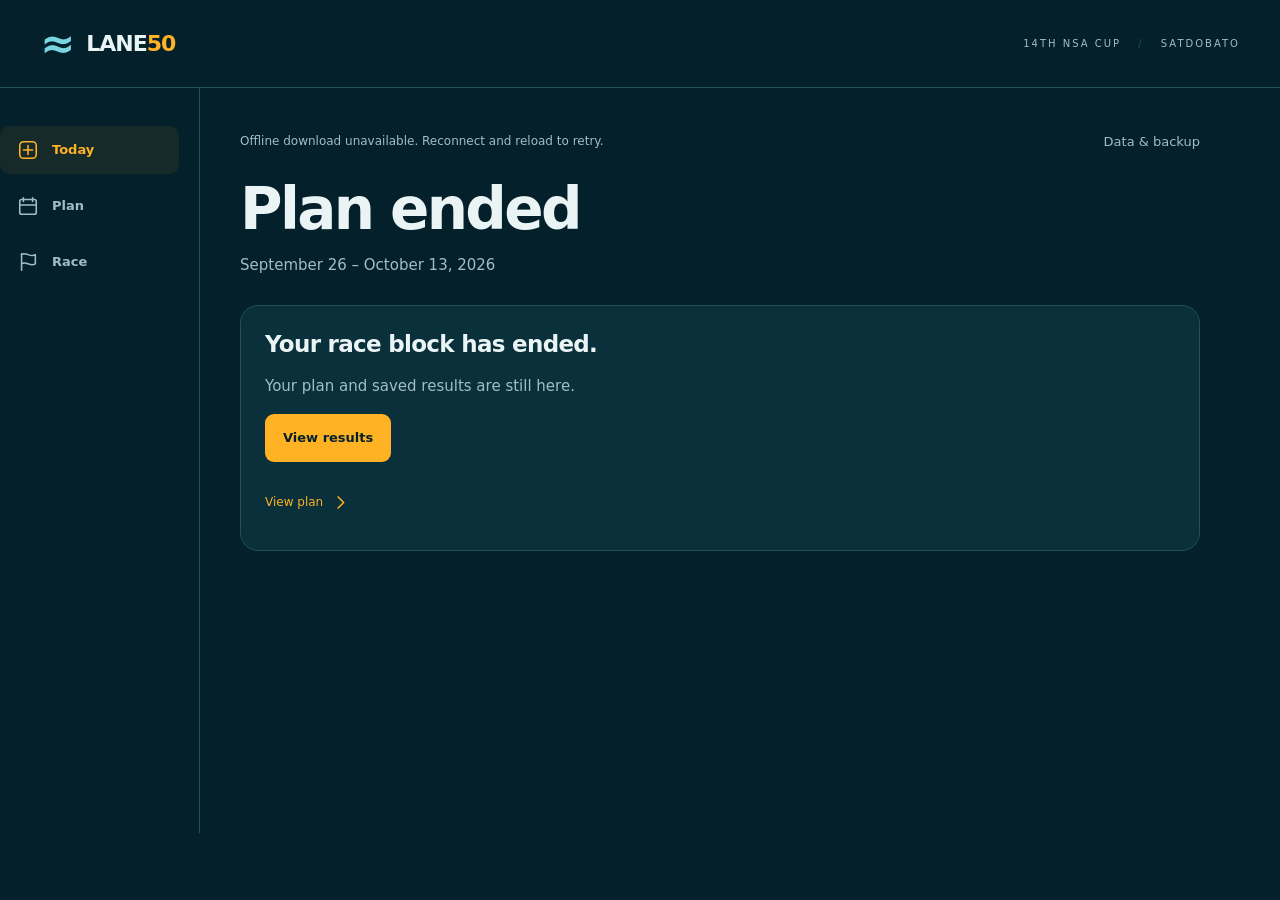
==== commit ad33cd52: "Revert "Replace training plan with breaststroke program" This reverts commit b7c89e0963c8914ab0ca0e6" ====
--- a/index.html
+++ b/index.html
@@ -1,3 +1,3 @@
 <!doctype html>
-<html lang="en"><head><meta charset="utf-8"><meta name="viewport" content="width=device-width, initial-scale=1, viewport-fit=cover"><meta name="theme-color" content="#04202a"><meta name="description" content="Your 50 m breaststroke competition preparation, September 29–October 12."><title>Today · Lane 50</title><link rel="stylesheet" href="assets/styles.css"><link rel="stylesheet" href="assets/preparation.css"><link rel="manifest" href="manifest.webmanifest"><link rel="apple-touch-icon" href="assets/icon-192.png"><script src="assets/data.js" defer></script><script src="assets/navigation.js" defer></script><script src="assets/storage.js" defer></script><script src="assets/app.js" defer></script><script src="assets/settings.js" defer></script><script src="assets/offline.js" defer></script></head>
-<body data-page="overview"><a class="skip-link" href="#main">Skip to content</a><header class="site-header"><a class="brand" href="index.html" aria-label="Lane 50 today"><span class="brand-mark" aria-hidden="true">≈</span> LANE<span>50</span></a><span class="meet-label">14TH NSA CUP <span>/</span> SATDOBATO</span></header><div class="layout"><nav class="navigation" aria-label="Main navigation" id="navigation"></nav><main id="main" tabindex="-1"><noscript><h1>Breaststroke preparation</h1><p>Enable JavaScript to use your sessions, or <a href="BREASTSTROKE-PLAN.md">read the full breaststroke plan</a>.</p></noscript></main></div><div id="toast" class="toast" role="status" aria-live="polite"></div></body></html>
+<html lang="en"><head><meta charset="utf-8"><meta name="viewport" content="width=device-width, initial-scale=1, viewport-fit=cover"><meta name="theme-color" content="#04202a"><meta name="description" content="Your exact 50 m and 100 m freestyle competition preparation, September 26–October 13."><title>Today · Lane 50</title><link rel="stylesheet" href="assets/styles.css"><link rel="stylesheet" href="assets/preparation.css"><link rel="manifest" href="manifest.webmanifest"><link rel="apple-touch-icon" href="assets/icon-192.png"><script src="assets/data.js" defer></script><script src="assets/navigation.js" defer></script><script src="assets/storage.js" defer></script><script src="assets/app.js" defer></script><script src="assets/settings.js" defer></script><script src="assets/offline.js" defer></script></head>
+<body data-page="overview"><a class="skip-link" href="#main">Skip to content</a><header class="site-header"><a class="brand" href="index.html" aria-label="Lane 50 today"><span class="brand-mark" aria-hidden="true">≈</span> LANE<span>50</span></a><span class="meet-label">14TH NSA CUP <span>/</span> SATDOBATO</span></header><div class="layout"><nav class="navigation" aria-label="Main navigation" id="navigation"></nav><main id="main" tabindex="-1"><noscript><h1>Competition preparation</h1><p>Enable JavaScript to use your sessions, or <a href="SWIMMING-PLAN.md">read the full swimming plan</a>.</p></noscript></main></div><div id="toast" class="toast" role="status" aria-live="polite"></div></body></html>
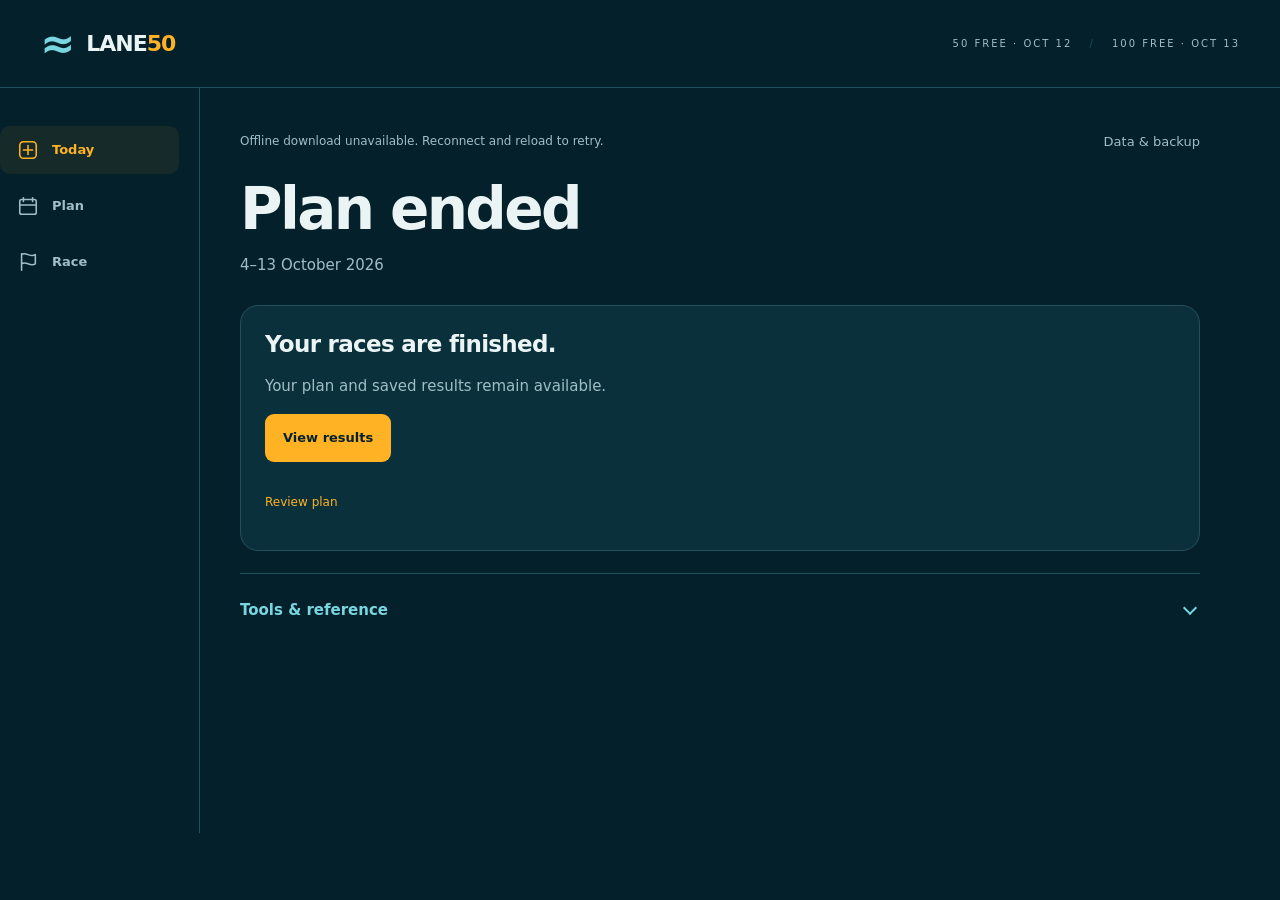
==== commit 87056f80: "Add tempo calibration and audio control features with comprehensive tests - Implemented a new HTML p" ====
--- a/index.html
+++ b/index.html
@@ -1,3 +1,3 @@
 <!doctype html>
-<html lang="en"><head><meta charset="utf-8"><meta name="viewport" content="width=device-width, initial-scale=1, viewport-fit=cover"><meta name="theme-color" content="#04202a"><meta name="description" content="Your exact 50 m and 100 m freestyle competition preparation, September 26–October 13."><title>Today · Lane 50</title><link rel="stylesheet" href="assets/styles.css"><link rel="stylesheet" href="assets/preparation.css"><link rel="manifest" href="manifest.webmanifest"><link rel="apple-touch-icon" href="assets/icon-192.png"><script src="assets/data.js" defer></script><script src="assets/navigation.js" defer></script><script src="assets/storage.js" defer></script><script src="assets/app.js" defer></script><script src="assets/settings.js" defer></script><script src="assets/offline.js" defer></script></head>
-<body data-page="overview"><a class="skip-link" href="#main">Skip to content</a><header class="site-header"><a class="brand" href="index.html" aria-label="Lane 50 today"><span class="brand-mark" aria-hidden="true">≈</span> LANE<span>50</span></a><span class="meet-label">14TH NSA CUP <span>/</span> SATDOBATO</span></header><div class="layout"><nav class="navigation" aria-label="Main navigation" id="navigation"></nav><main id="main" tabindex="-1"><noscript><h1>Competition preparation</h1><p>Enable JavaScript to use your sessions, or <a href="SWIMMING-PLAN.md">read the full swimming plan</a>.</p></noscript></main></div><div id="toast" class="toast" role="status" aria-live="polite"></div></body></html>
+<html lang="en"><head><meta charset="utf-8"><meta name="viewport" content="width=device-width, initial-scale=1, viewport-fit=cover"><meta name="theme-color" content="#04202a"><meta name="description" content="Your final October 4–13 taper: AM swim, optional PM, mobility and race preparation."><title>Today · Lane 50</title><link rel="stylesheet" href="assets/styles.css"><link rel="stylesheet" href="assets/preparation.css"><link rel="stylesheet" href="assets/pool.css"><link rel="manifest" href="manifest.webmanifest"><link rel="apple-touch-icon" href="assets/icon-192.png"><script src="assets/data.js" defer></script><script src="assets/navigation.js" defer></script><script src="assets/tempo-core.js" defer></script><script src="assets/storage.js" defer></script><script src="assets/app.js" defer></script><script src="assets/settings.js" defer></script><script src="assets/offline.js" defer></script></head>
+<body data-page="overview"><a class="skip-link" href="#main">Skip to content</a><header class="site-header"><a class="brand" href="index.html" aria-label="Lane 50 today"><span class="brand-mark" aria-hidden="true">≈</span> LANE<span>50</span></a><span class="meet-label">50 FREE · OCT 12 <span>/</span> 100 FREE · OCT 13</span></header><div class="layout"><nav class="navigation" aria-label="Main navigation" id="navigation"></nav><main id="main" tabindex="-1"><noscript><h1>Competition preparation</h1><p>Enable JavaScript to use your sessions, or <a href="SWIMMING-PLAN.md">read the full swimming plan</a>.</p></noscript></main></div><div id="toast" class="toast" role="status" aria-live="polite"></div></body></html>
--- a/assets/pool.css
+++ b/assets/pool.css
@@ -0,0 +1,10 @@
+/* Final taper: one part of the day at a time, large controls through a pouch. */
+.day-schedule{margin:28px 0}.day-schedule h2{font-size:18px;margin-bottom:12px}.day-phase-row{display:flex;justify-content:space-between;align-items:center;gap:16px;min-height:76px;padding:16px 4px;border-bottom:1px solid var(--line)}.day-phase-row span{display:grid;gap:6px}.day-phase-row small{color:var(--muted);line-height:1.5}.phase-off small{color:var(--muted)}.day-phase-nav{display:grid;grid-template-columns:repeat(4,minmax(0,1fr));gap:8px;margin:16px 0 24px}.day-phase-nav a{display:grid;align-content:center;gap:4px;min-height:64px;border:1px solid var(--line);border-radius:10px;padding:12px;color:var(--muted);font-size:14px}.day-phase-nav a[aria-current]{color:var(--text);border:2px solid var(--amber);background:#42371d}.day-phase-nav small{font-size:12px}.phase-heading{display:flex;justify-content:space-between;align-items:center;gap:12px}.optional-label{color:var(--cyan);font-size:13px;padding:6px 10px;border:1px solid var(--line);border-radius:8px}.phase-note{font-size:18px;line-height:1.6;color:var(--amber);margin:8px 0 20px}.phase-focus{font-size:17px;line-height:1.6;margin:12px 0}.preparation-list{list-style:none;border:1px solid var(--line);border-radius:12px;background:var(--surface);padding:0;margin:20px 0}.preparation-list li{padding:18px 20px;border-bottom:1px solid var(--line);font-size:19px;line-height:1.5}.preparation-list li:last-child{border-bottom:0}.pool-session-status{display:flex;align-items:center;justify-content:space-between;gap:12px;margin:18px 0}.pool-session-status p{font-size:14px;color:var(--muted)}.block-rest-note{font-size:15px;color:var(--muted);line-height:1.6;margin:12px 0 24px}.block-rest-note strong{color:var(--text)}.drill-group{margin:28px 0}.drill-group>h2{font-size:17px;letter-spacing:.04em;color:var(--cyan);margin:0 0 14px}.set-reading{padding:20px}.set-title-line{display:flex;align-items:center;gap:12px;margin-bottom:14px}.set-title-line h3{flex:1;font-size:17px}.set-title-line .prep-set-status{font-size:12px}.pool-prescription{font-size:24px;font-weight:700;line-height:1.45;color:var(--text);font-variant-numeric:tabular-nums}.pool-rest{font-size:19px;font-weight:650;color:var(--amber);line-height:1.5;margin-top:12px}.pool-effort{color:var(--cyan);font-size:16px;margin-top:10px}.pool-cue,.pool-condition{font-size:17px;line-height:1.6;margin-top:12px}.pool-condition{color:var(--amber)}.pool-set-actions{display:flex;align-items:center;gap:12px;padding:0 20px 20px}.pool-set-actions .button{min-height:60px;flex:1;gap:8px;padding:14px}.pool-set-actions .text-button{min-height:60px;padding:14px}.pool-set-actions .classic-check{display:none}.pool-set-actions .classic-check:not(:empty){display:inline-flex;width:24px;height:24px;min-width:24px}.classic-set.is-next{border-color:var(--amber);border-left-color:var(--amber)}.classic-set.is-done .pool-prescription{color:var(--green)}.classic-set.is-done [data-done]{background:#174b42;color:var(--green)}.classic-set.is-skipped .set-reading{opacity:.7}.classic-set{scroll-margin-top:20px}.volume-note{font-size:15px;line-height:1.6;border-left:3px solid var(--amber);padding:10px 14px;color:var(--text);margin:14px 0}.classic-timer-footer .footer-next{font-size:17px;line-height:1.45;min-height:56px}.classic-timer-footer .timer-row{gap:12px}.classic-timer-footer .timer-row>.button{min-height:60px;min-width:100px;font-size:18px}.classic-timer-footer .prep-timer-dock{min-height:60px}.classic-timer-footer .prep-timer-dock strong{font-size:30px}.classic-timer-footer .prep-timer-dock small{font-size:13px}.rest-choices .button{min-height:60px;font-size:20px}.prep-controls .button{min-height:60px}.supporting-tools .text-link{display:flex;margin:10px 0}.phase-rest h2{font-size:28px}.phase-rest p{font-size:19px;line-height:1.6}.session-complete{flex-wrap:wrap}.session-complete .button{white-space:normal;min-height:56px}.pouch-tools{display:flex;align-items:center;gap:12px;margin:12px 0}.pouch-tools button{min-height:56px}.pouch-tools small{font-size:13px;color:var(--muted)}body[data-page="race"].has-prep-timer main{padding-bottom:220px}.race-cue-note{margin-top:16px;color:var(--amber);font-size:18px;line-height:1.6}
+@media(max-width:760px){.day-phase-nav{grid-template-columns:repeat(2,minmax(0,1fr))}.pool-prescription{font-size:23px}.pool-rest{font-size:18px}.set-reading{padding:18px 16px}.pool-set-actions{padding:0 16px 18px;gap:8px}.pool-set-actions .text-button{padding:12px 8px}.set-title-line{flex-wrap:wrap}.set-title-line h3{font-size:16px}.set-title-line .prep-set-status{margin-left:auto}.prep-timeline .prep-day{min-height:112px}.prep-clock{font-size:64px}.classic-timer-footer{padding:10px 16px calc(10px + env(safe-area-inset-bottom))}body[data-page="session"] main{padding-bottom:220px}.app-status{font-size:12px}.app-status .text-button{font-size:12px}.prep-form-grid{grid-template-columns:1fr}.pool-session-status{align-items:flex-start}.pool-session-status .text-button{flex-shrink:0}.day-phase-row strong{font-size:18px}.prep-hero .button{min-height:60px;font-size:18px}}
+@media(min-width:761px){.pool-prescription{font-size:27px}.pool-set-actions .button{max-width:210px}.classic-timer-footer{max-width:840px;margin:auto}.prep-timeline{grid-template-columns:repeat(2,minmax(0,1fr))}}
+.phase-switch{margin:12px 0;border:1px solid var(--line);border-radius:10px}.phase-switch summary{padding:18px 16px;min-height:56px;color:var(--cyan);font-size:15px;cursor:pointer}.phase-switch .day-phase-nav{margin:0 12px 12px}
+@media print{.pool-set-actions,.pouch-tools,.phase-switch{display:none!important}}
+.distance-estimate{display:block;color:var(--muted);font-size:12px;margin-top:6px}
+#timer-dock-context{max-width:200px;line-height:1.4;color:var(--text);font-size:11px}.classic-timer-footer .prep-timer-dock span{min-width:0}.classic-timer-footer .prep-timer-dock{gap:10px}#timer-preview{white-space:nowrap}
+.phase-switch .pouch-tools{margin:12px;padding:12px;border-top:1px solid var(--line)}.pool-session-status{margin:14px 0}.block-rest-note{margin:8px 0 16px}.drill-group:first-of-type{margin-top:18px}
+.phase-switch .app-status{margin:12px;padding:10px 0;border-top:1px solid var(--line);flex-wrap:wrap;gap:8px}.phase-switch .app-status button{min-height:56px}
